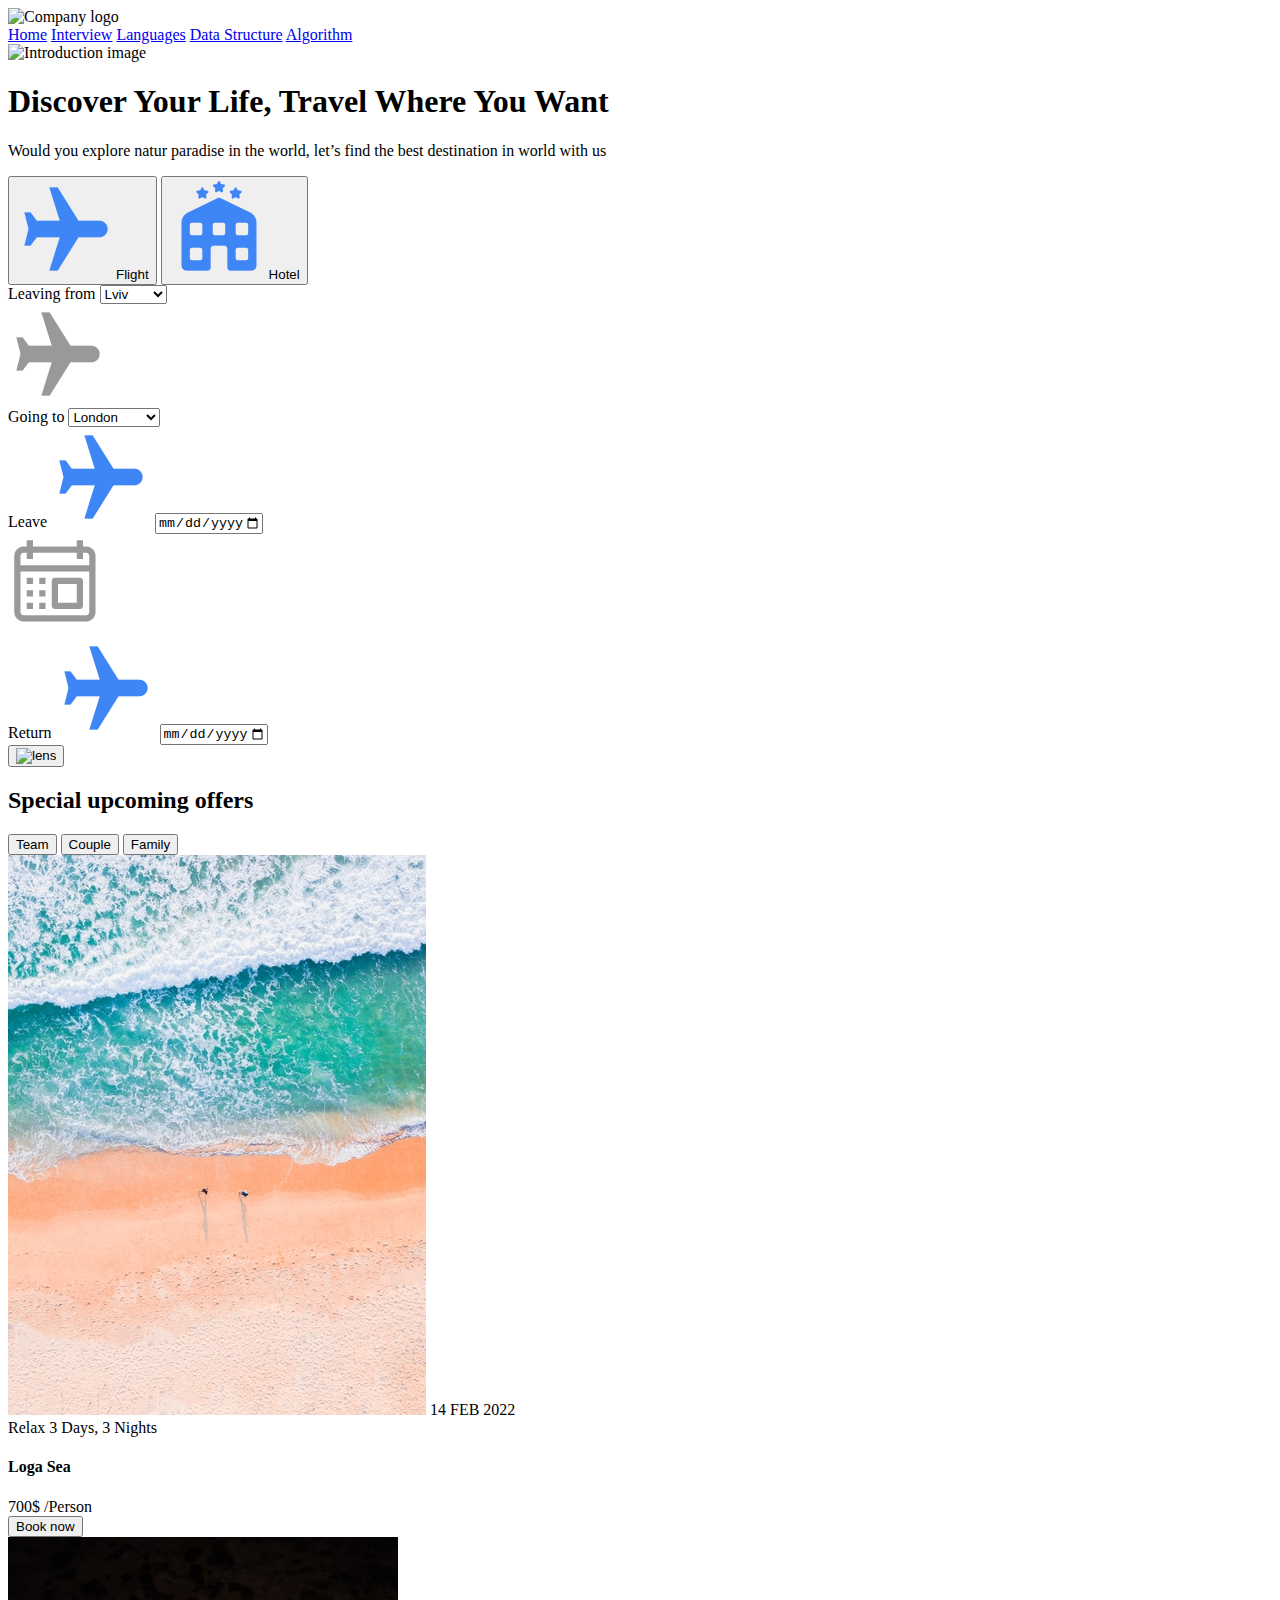
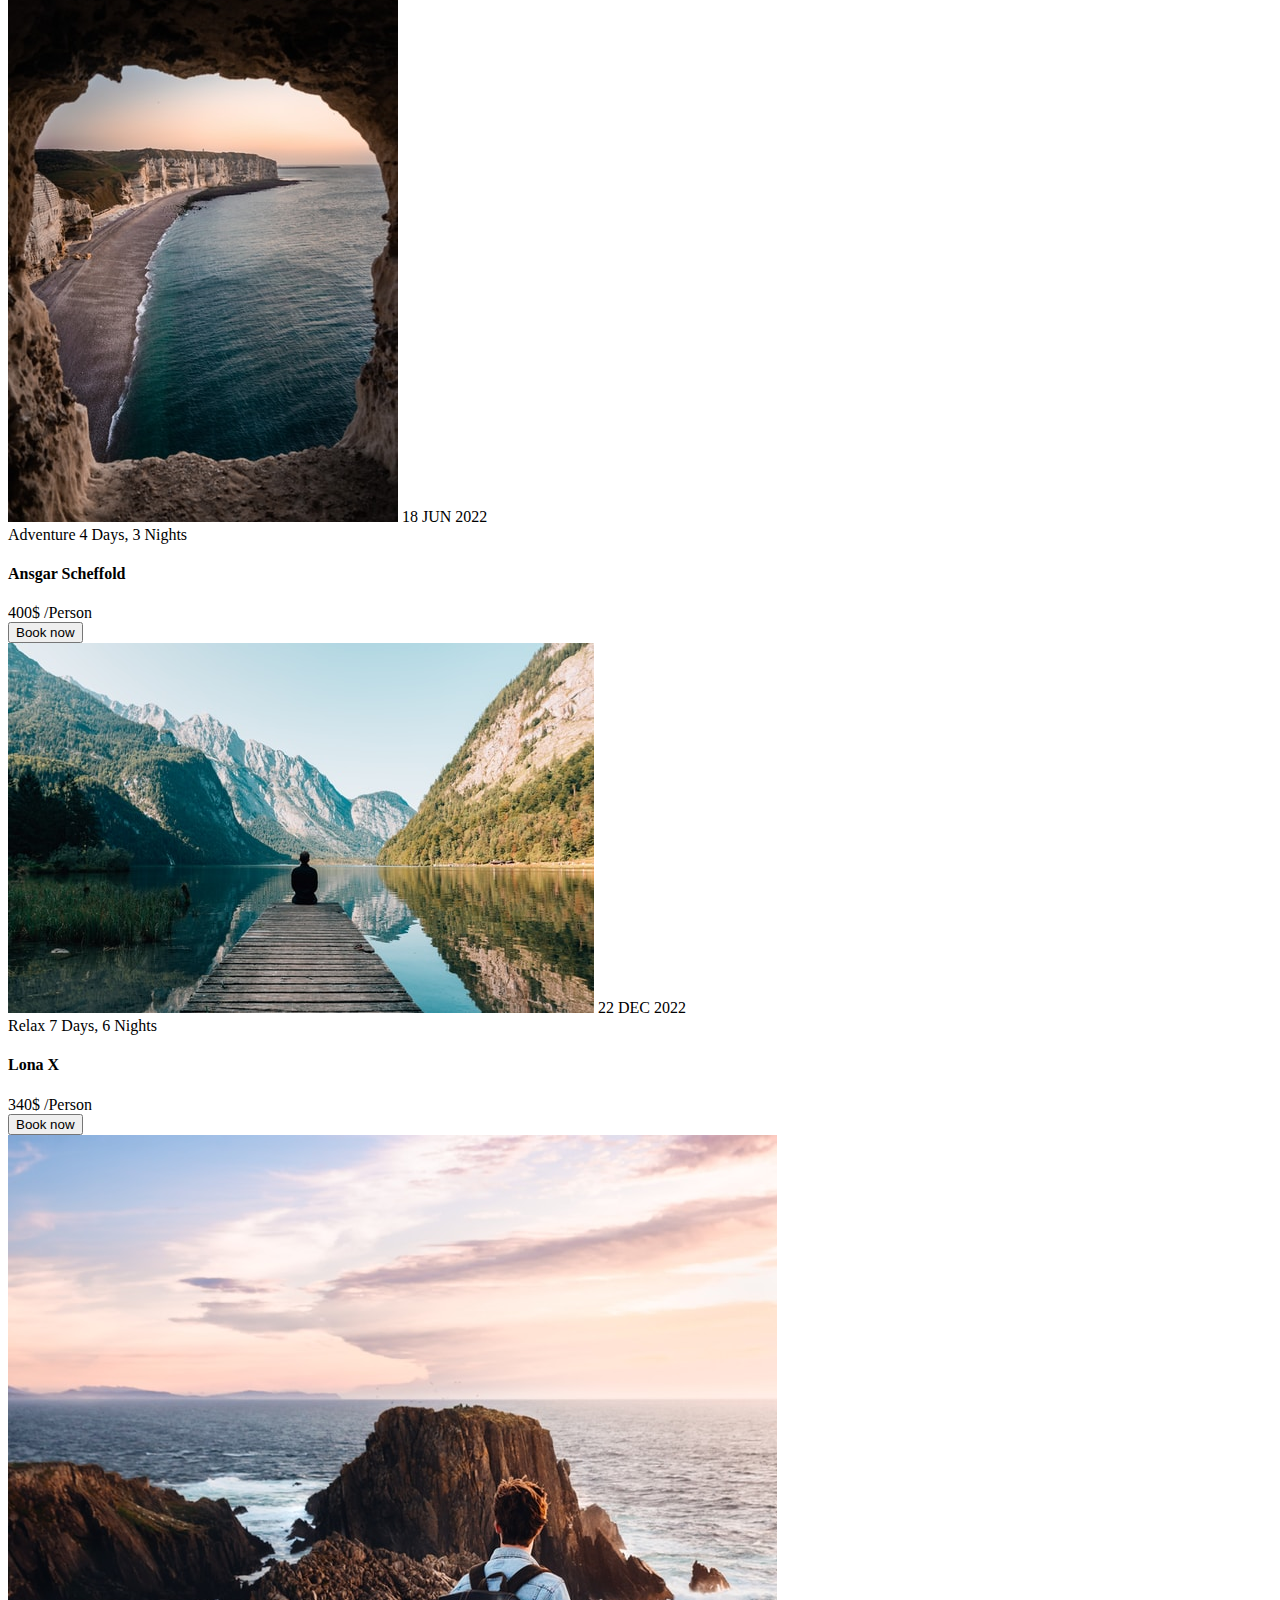
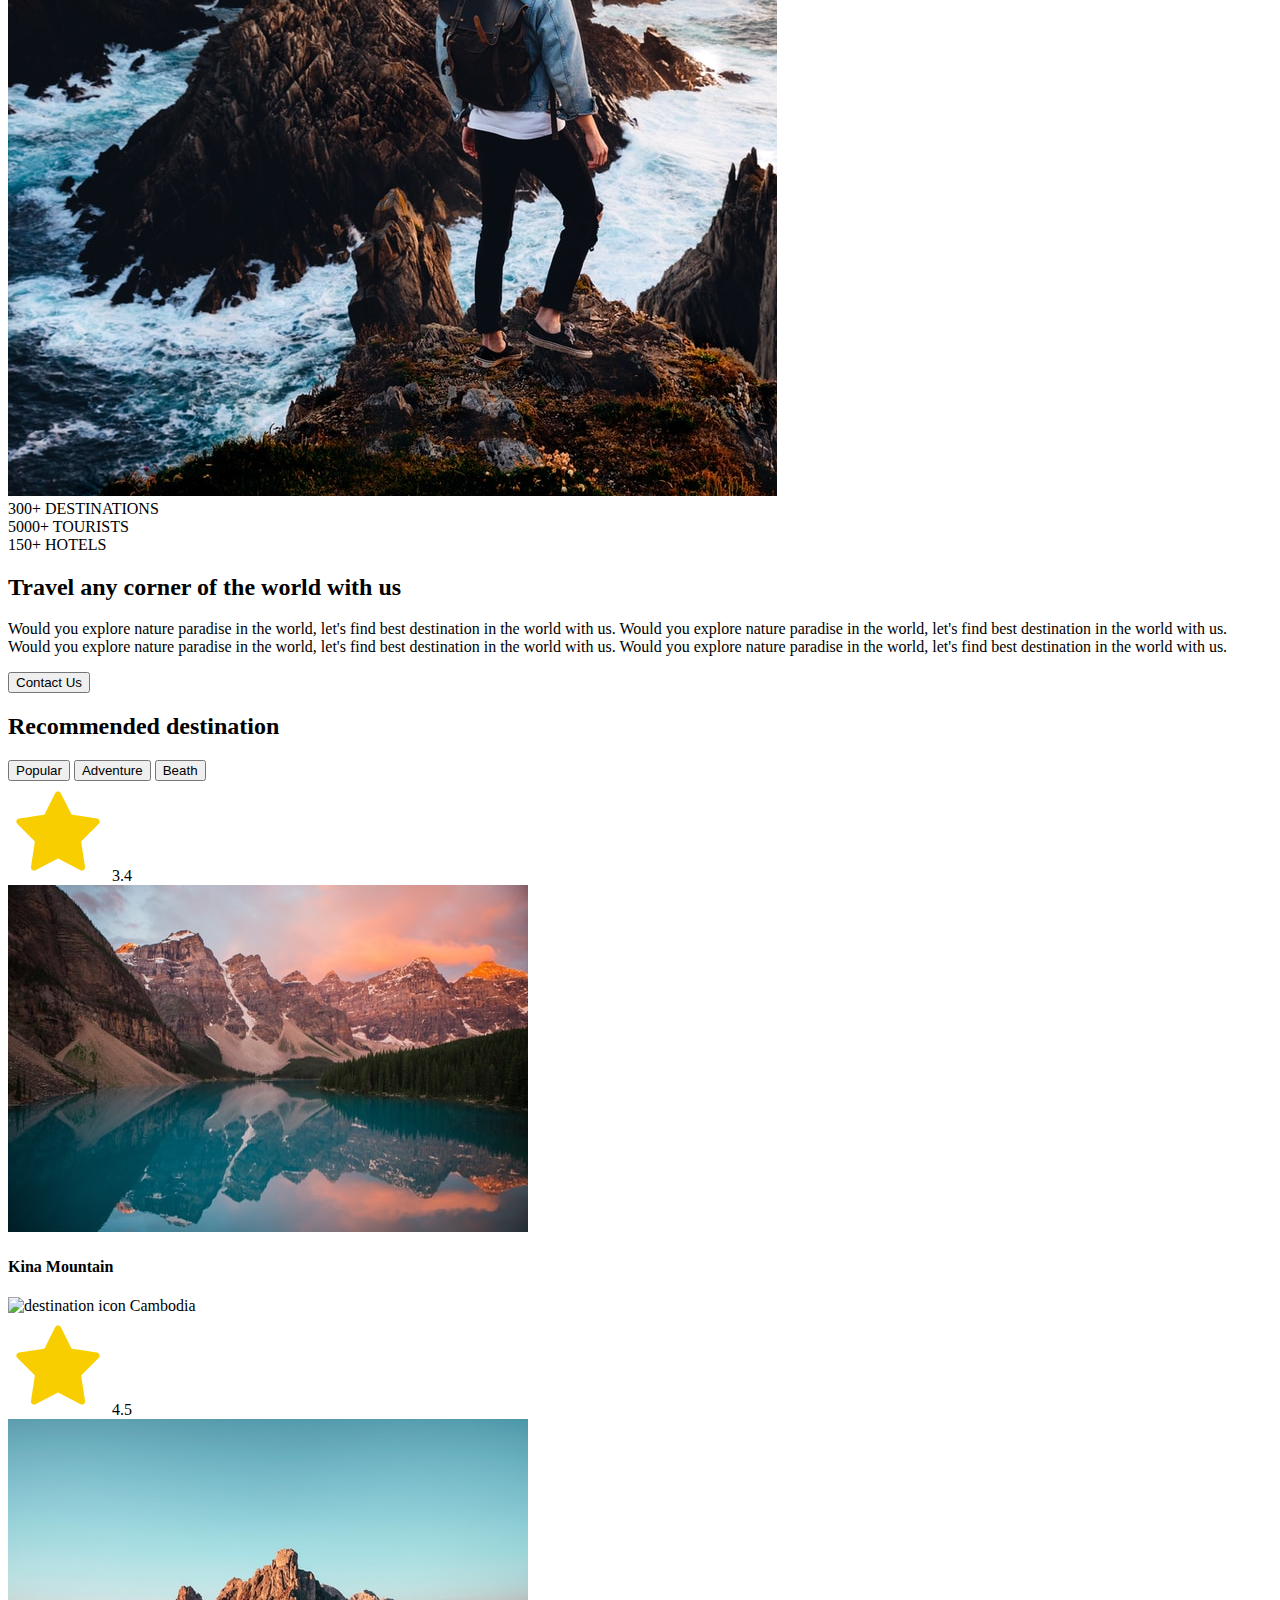
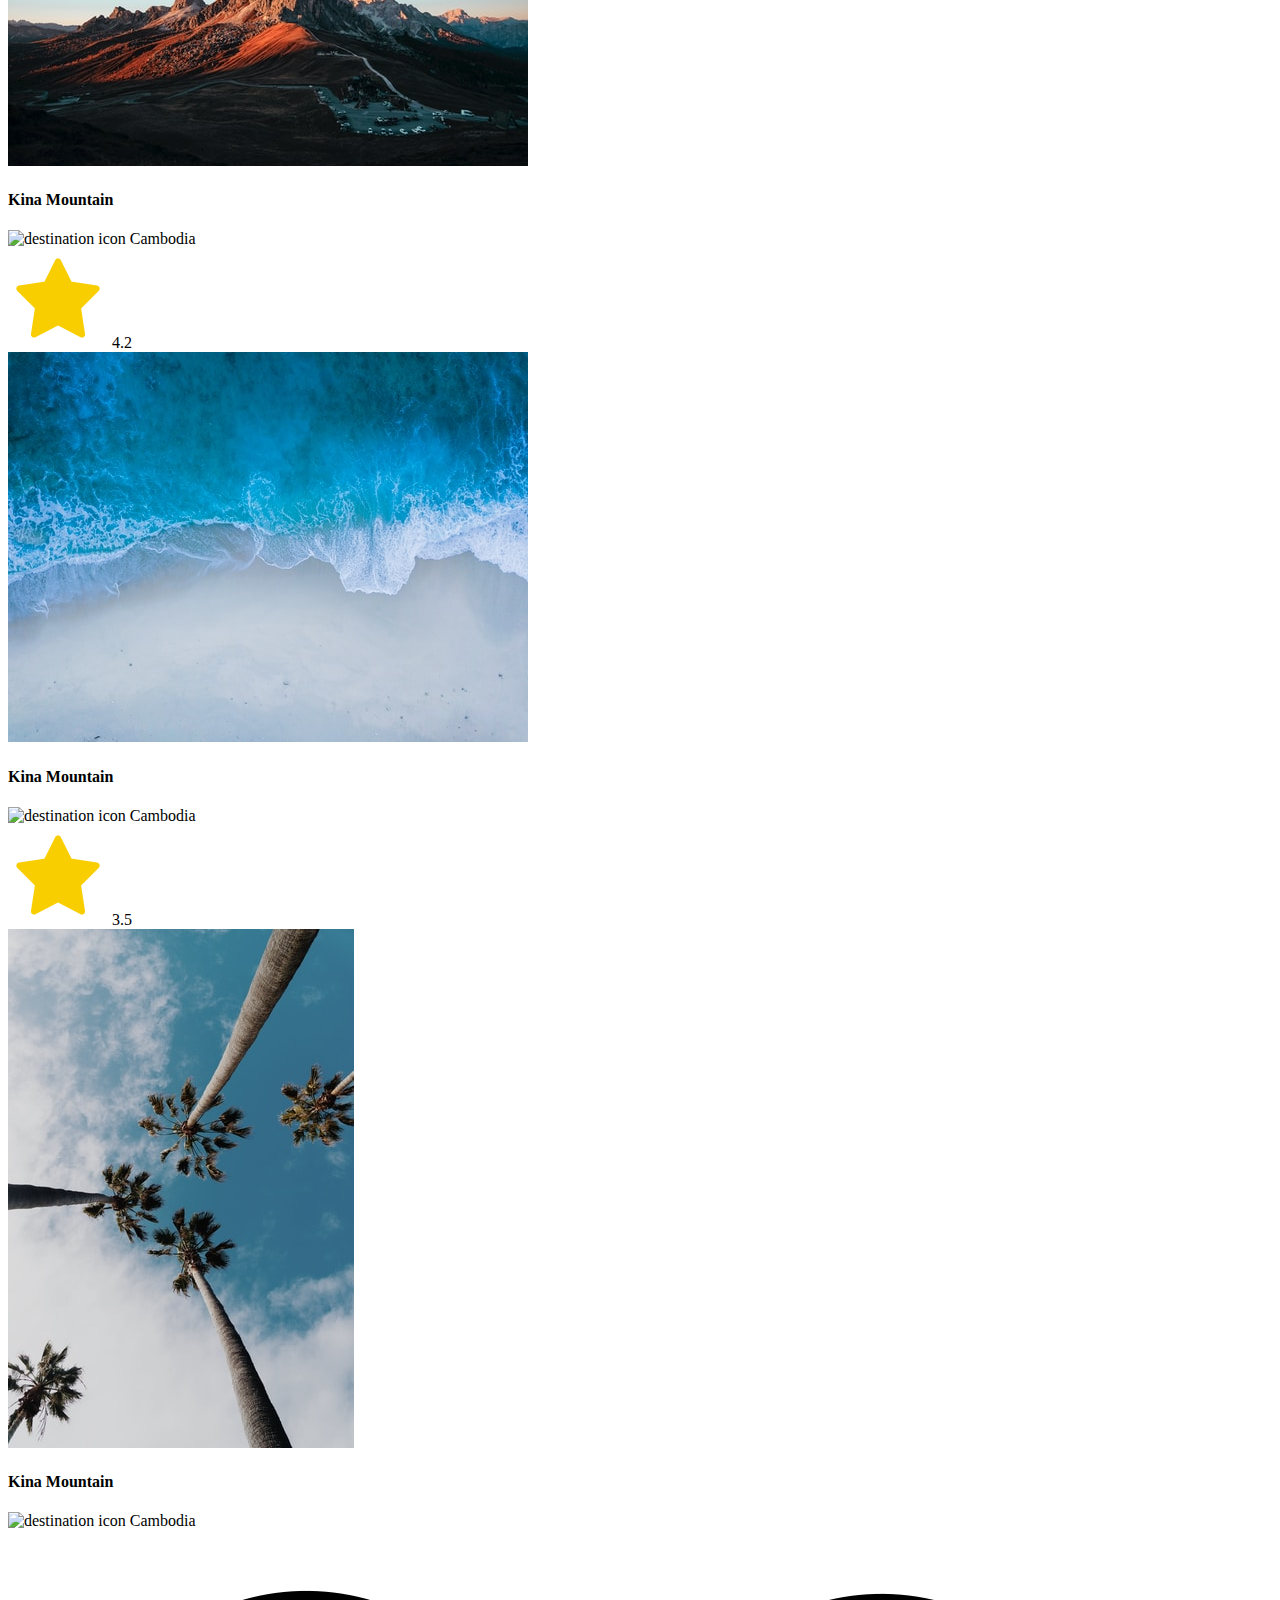
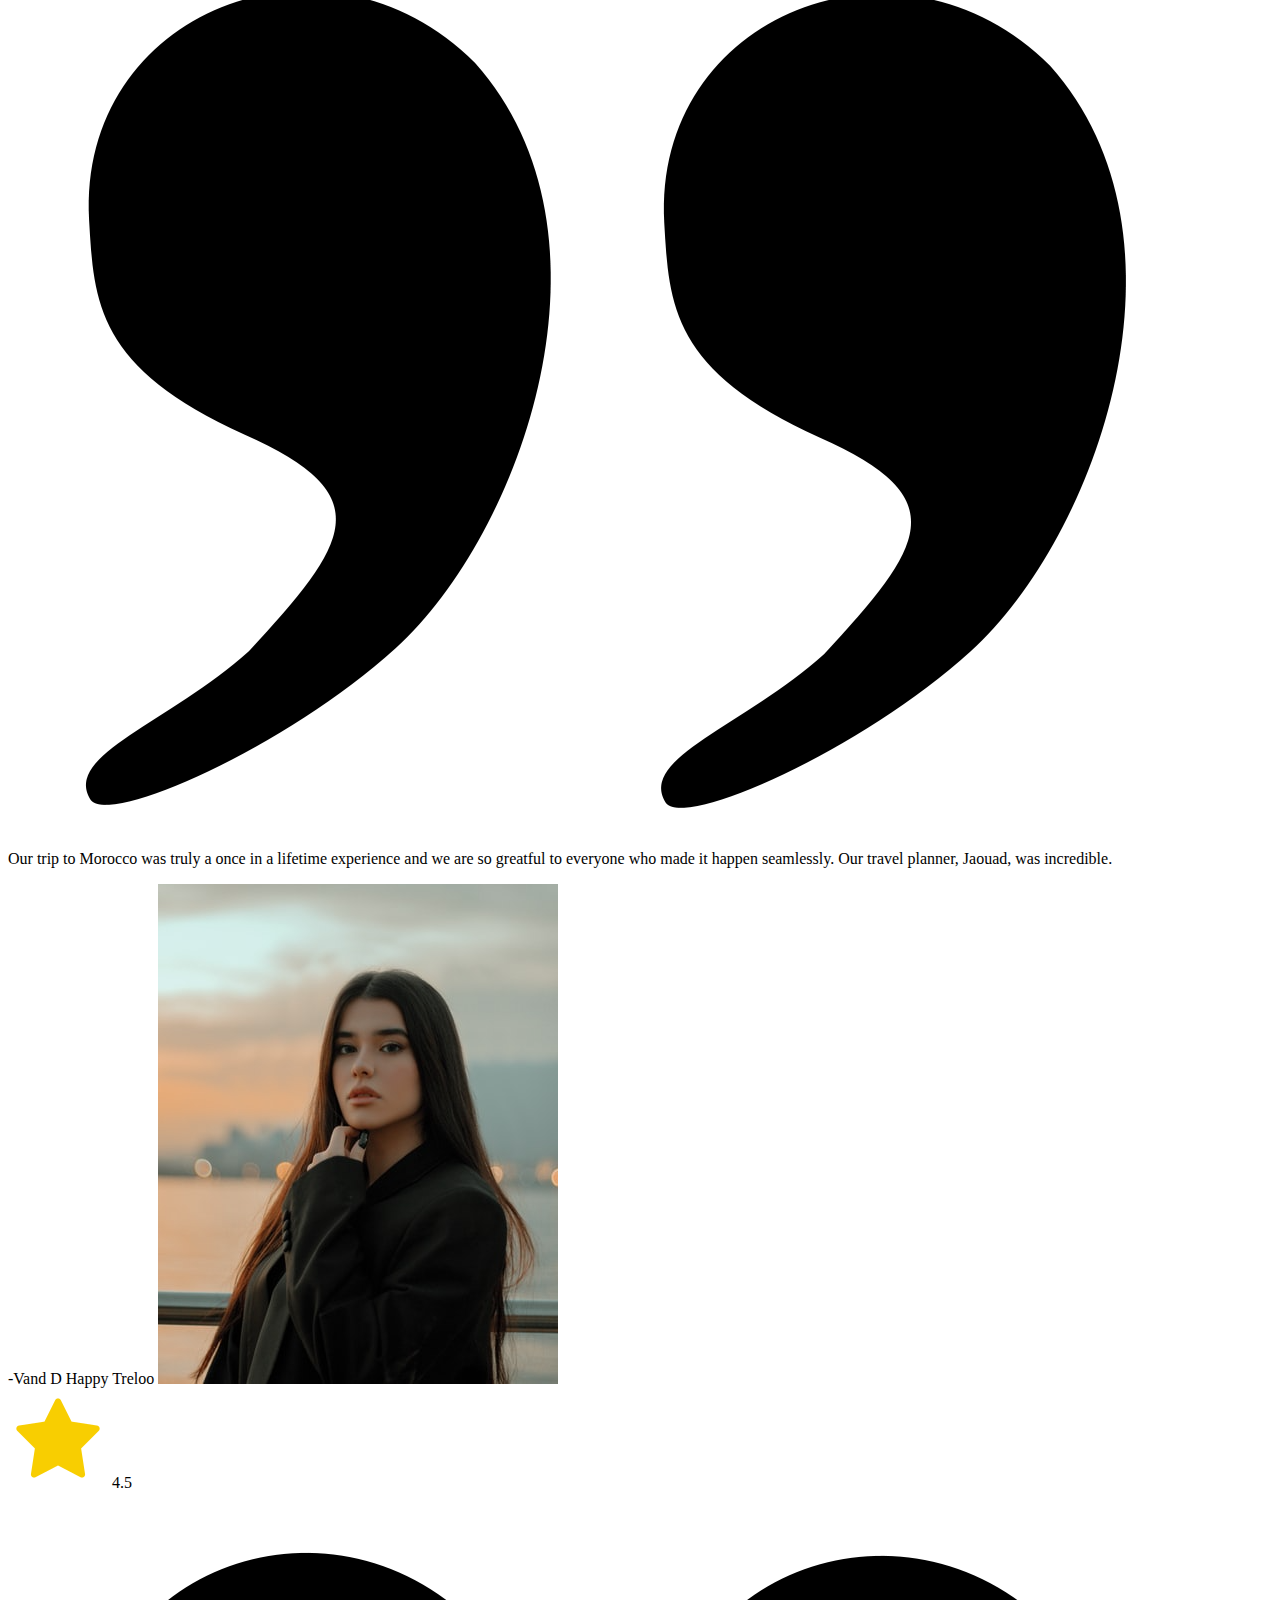
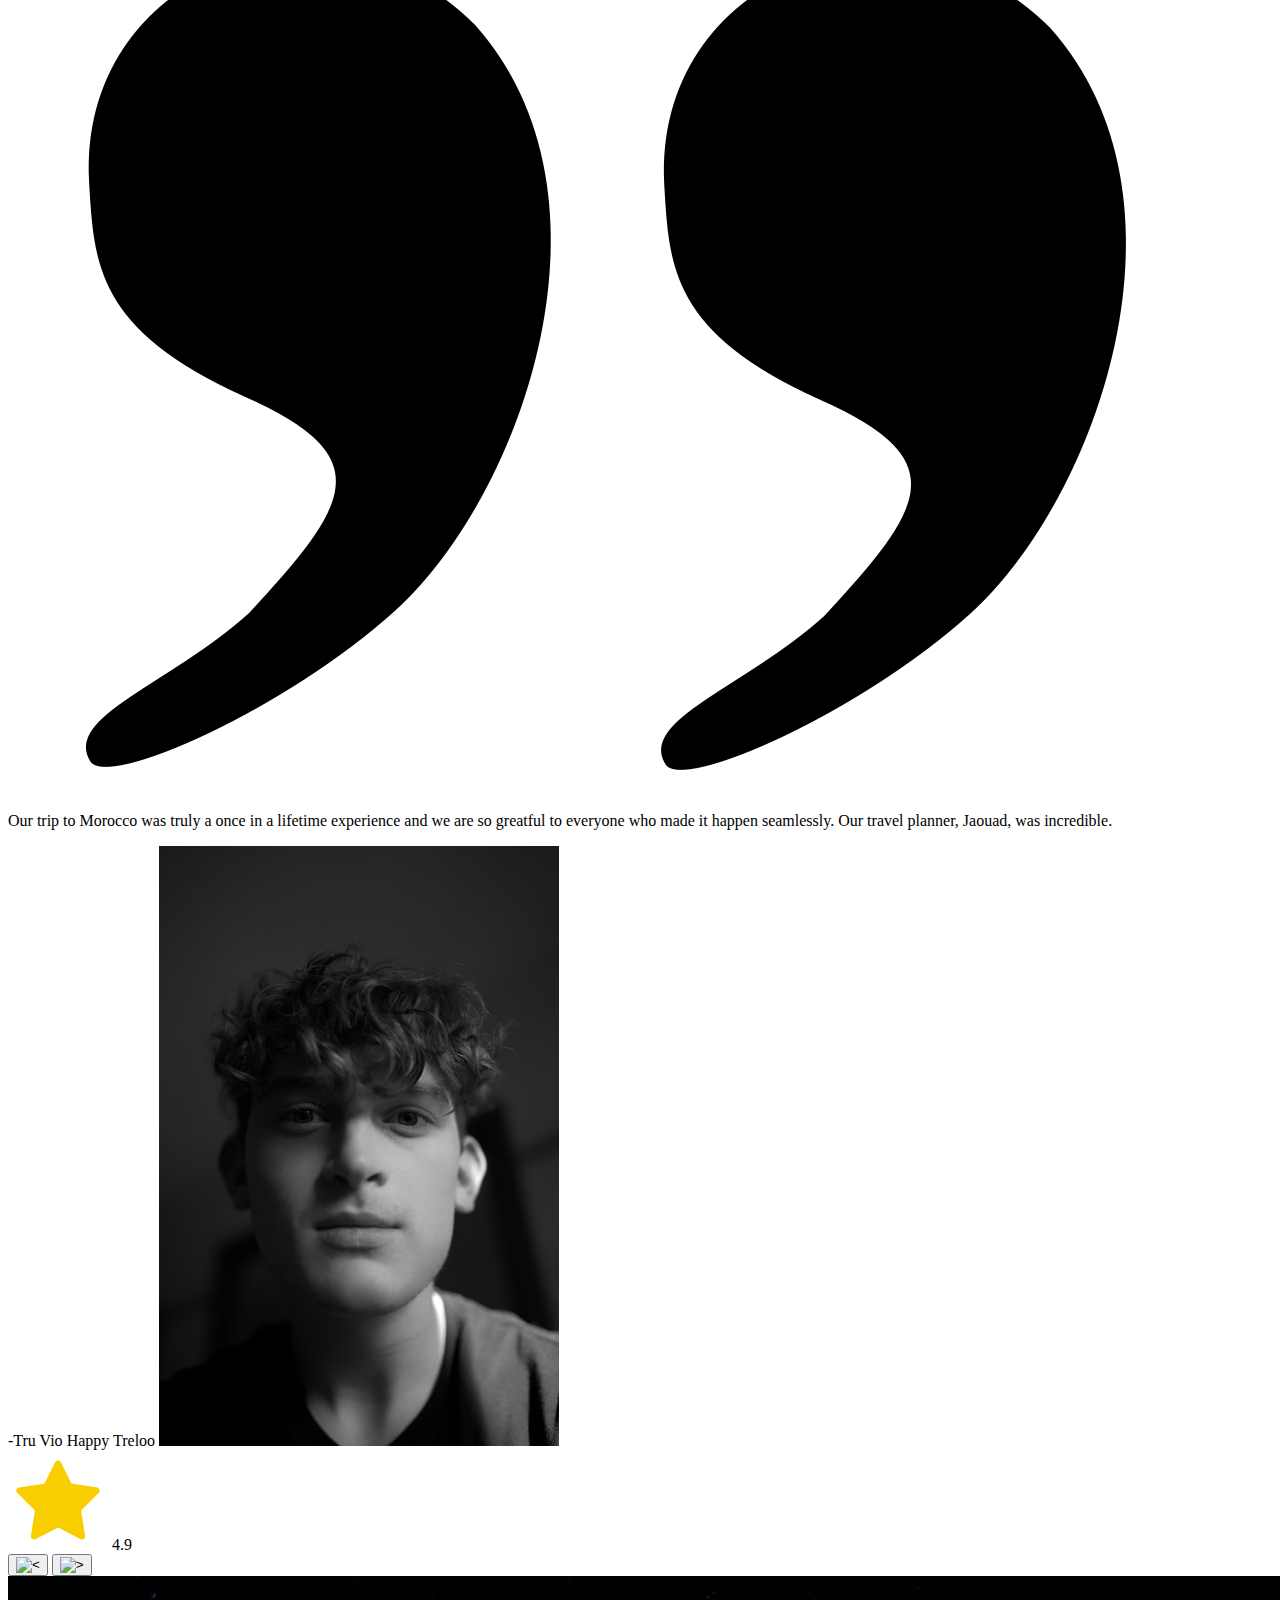
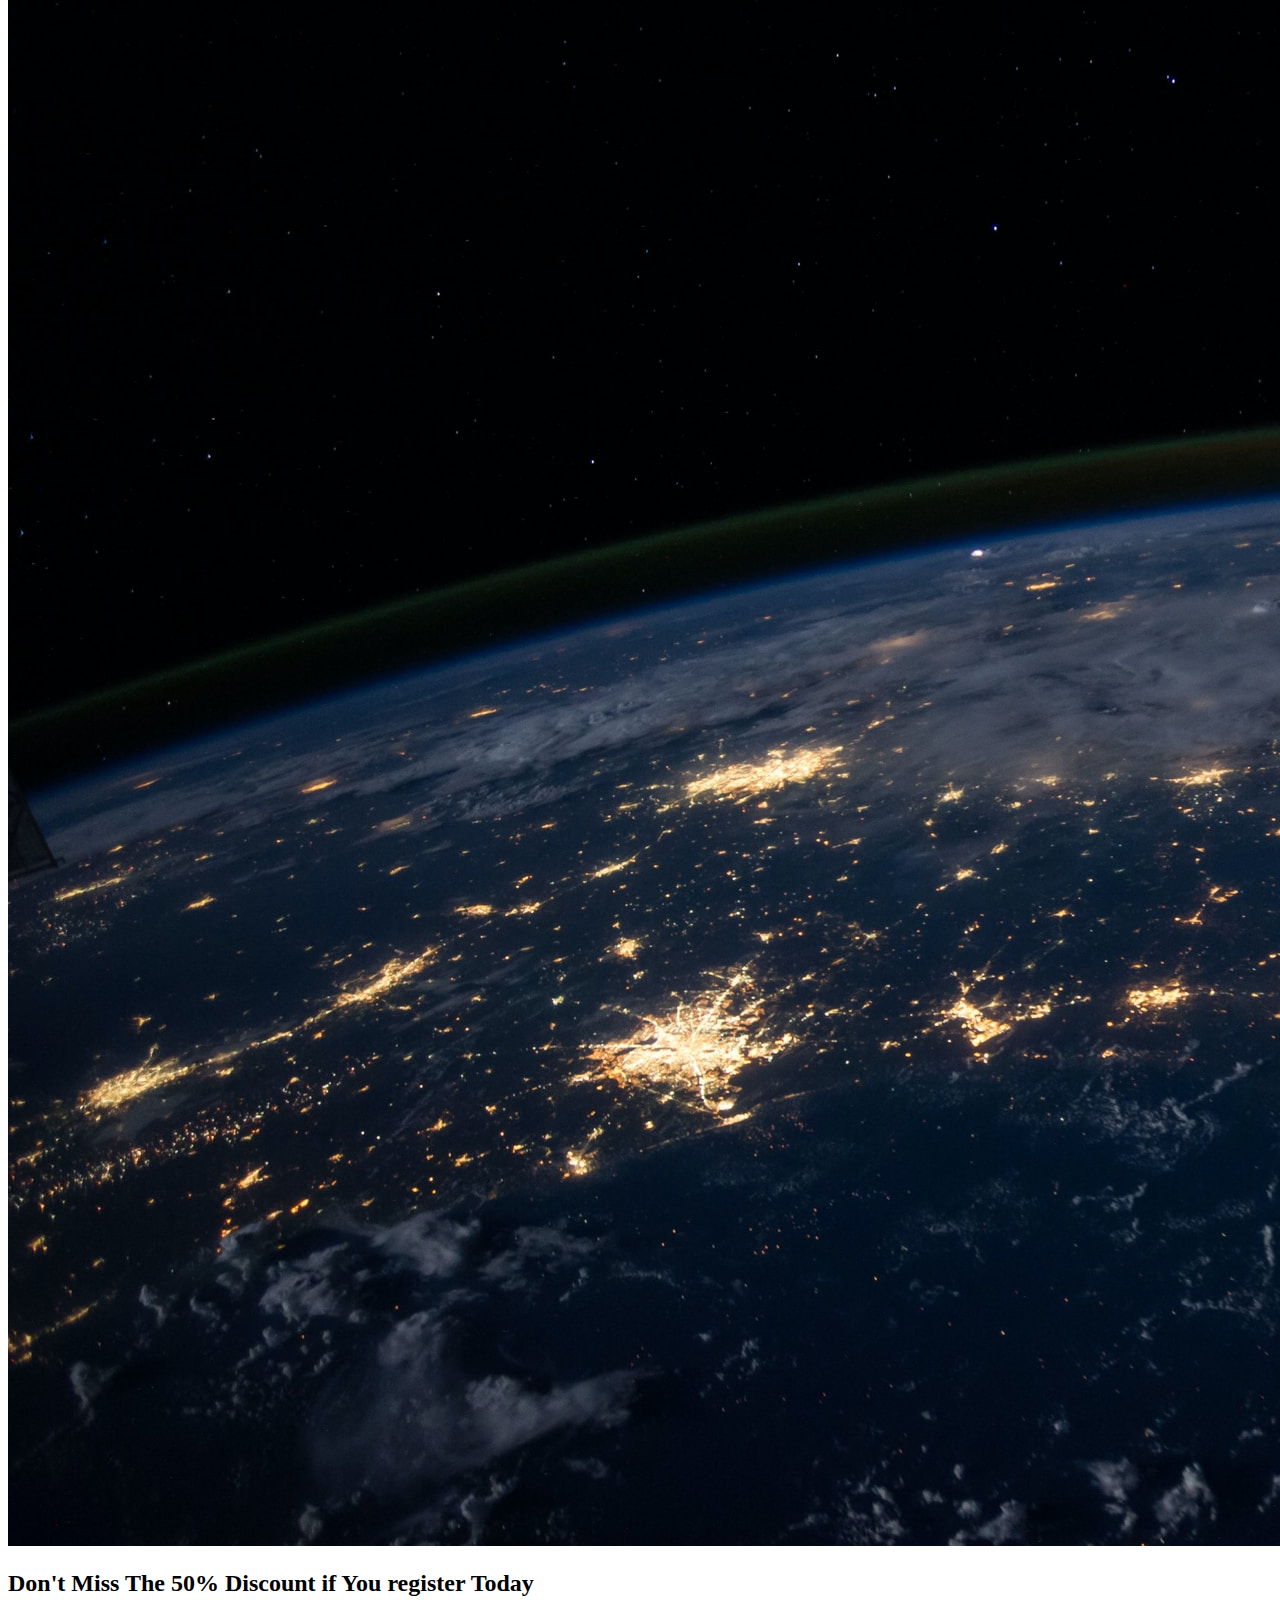
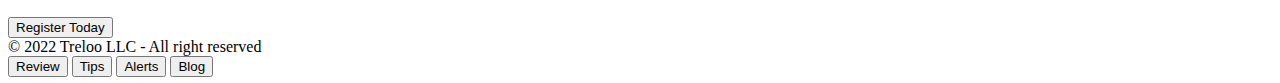
==== index.html @ fa953284 "Added images" ====
<!DOCTYPE html>
<html lang="en">
  <head>
    <meta charset="UTF-8">
    <meta name="viewport" content="width=device-width, initial-scale=1.0">
    <meta http-equiv="X-UA-Compatible" content="ie=edge">
    <title>Website</title>
    <link rel="stylesheet" href="./style.css">
  </head>
  <body>
    <header class="site-top-header">
      <div class="logo-div">
        <img src="logo.jpg" alt="Company logo" class="logo">
      </div>
    <div class="navbar-div">
      <nav class="navigation-bar">
        <a href="#">Home</a>
        <a href="#">Interview</a>
        <a href="#">Languages</a>
        <a href="#">Data Structure</a>
        <a href="#">Algorithm</a>
      </nav>
    </div>
    </header>
    <main>
      <section class="intro-section">
        <img src="intro-image.png" alt="Introduction image" class="intro-image">
        <h1>Discover Your Life, Travel Where You Want</h1>
        <p>Would you explore natur paradise in the world, let’s find the best destination in world with us</p>
      </section>
      <section class="tickets-section">
        <nav class="tickets-options">
          <div class="tickets-options-div">
            <button class="tickets-options-buttons"><img src="plane1.png" alt="plane">Flight</button>
            <button class="tickets-options-buttons"><img src="hotel.png" alt="hotel">Hotel</button>
          </div>
        </nav>
        <div class="tickets-menu">
          <div class="destinations-input-div">
            <div class="leaving-place-div">
              <span>Leaving from</span>
              <select name="Leave from" id="1">
                <option value="Lviv">Lviv</option>
                <option value="Kyiv">Kyiv</option>
                <option value="Kharkiv">Kharkiv</option>
              </select>
            </div>
            <img src="plane2.png" alt="plane">
            <div class="destination-place-div">
              <span>Going to</span>
              <select name="Going to" id="2">
                <option value="London">London</option>
                <option value="Paris">Paris</option>
                <option value="Washington">Washington</option>
              </select>
            </div>
          </div>
          <div class="date-input-div">
            <div class="leaving-date-div">
              <span>Leave <img src="plane3.png" alt="plane"></span>
              <input type="date" id="leave date" min="2023-06-01" max="2033-08-31"/>
            </div>
            <img src="calendar.png" alt="calendar">
            <div class="arrival-date-div">
              <span>Return <img src="plane3.png" alt="plane"></span>
              <input type="date" id="return date" min="2023-06-01" max="2033-08-31"/>
            </div>
          </div>
          <div class="tickets-search-div">
            <button><img src="lens.jpg" alt="lens"></button>
          </div>
        </div>
      </section>
      <section class="offers-section">
        <h2>Special upcoming offers</h2>
        <div class="switch-tab-bar">
          <div class="switch-tab">
            <button type="button">Team</button>
            <button type="button">Couple</button>
            <button type="button">Family</button>
          </div>
        </div>
        <div class="offers-tab-bar">
          <div class="offers-tab">

            <article class="offer">
              <div class="offer-intro">
                <img src="offer1.jpg" alt="Offer image" class="offer-image">
                <time class="offer-date">14 FEB 2022</time>
              </div>
              <div class="offer-caption">
                <div class="offer-type-and-length">
                  <span class="offer-type">Relax</span>
                  <span class="offer-length">3 Days, 3 Nights</span>
                </div>

                <div class="offer-info">
                  <h4>Loga Sea</h4>
                  <div class="price-and-button-bar">
                    <div class="price-div">
                      <span>700$</span>
                      <span>/Person</span>
                    </div>
                    <button type="button">Book now</button>
                  </div>
                </div>
              </div>
            </article>

            <article class="offer">
              <div class="offer-intro">
                <img src="offer2.jpg" alt="Offer image" class="offer-image">
                <time class="offer-date">18 JUN 2022</time>
              </div>
              <div class="offer-caption">
                <div class="offer-type-and-length">
                  <span class="offer-type">Adventure</span>
                  <span class="offer-length">4 Days, 3 Nights</span>
                </div>

                <div class="offer-info">
                  <h4>Ansgar Scheffold</h4>
                  <div class="price-and-button-bar">
                    <div class="price-div">
                      <span>400$</span>
                      <span>/Person</span>
                    </div>
                    <button type="button">Book now</button>
                  </div>
                </div>
              </div>
            </article>

            <article class="offer">
              <div class="offer-intro">
                <img src="offer3.jpg" alt="Offer image" class="offer-image">
                <time class="offer-date">22 DEC 2022</time>
              </div>
              <div class="offer-caption">
                <div class="offer-type-and-length">
                  <span class="offer-type">Relax</span>
                  <span class="offer-length">7 Days, 6 Nights</span>
                </div>

                <div class="offer-info">
                  <h4>Lona X</h4>
                  <div class="price-and-button-bar">
                    <div class="price-div">
                      <span>340$</span>
                      <span>/Person</span>
                    </div>
                    <button type="button">Book now</button>
                  </div>
                </div>
              </div>
            </article>

          </div>
        </div>
    </section>
      <section class="contact-us-section">
      <div class="side-image-tab">
        <img src="side-image.jpg" alt="Side image">
        <div class="destinations-count">
          <span class="side-image-big-text">300+</span>
          <span class="side-image-small-text">DESTINATIONS</span>
        </div>
        <div class="tourists-count">
          <span class="side-image-big-text">5000+</span>
          <span class="side-image-small-text">TOURISTS</span>
        </div>
        <div class="hotels-count">
          <span class="side-image-big-text">150+</span>
          <span class="side-image-small-text">HOTELS</span>
        </div>
      </div>
      <div class="side-text-tab">
        <h2>Travel any corner of the world with us</h2>
        <p>Would you explore nature paradise in the world, let's find best destination in the world with us.
        Would you explore nature paradise in the world, let's find best destination in the world with us.
        Would you explore nature paradise in the world, let's find best destination in the world with us.

        Would you explore nature paradise in the world, let's find best destination in the world with us.</p>
        <button class="contact">Contact Us</button>
      </div>
    </section>
      <section class="recommended-destination-section">
        <h2>Recommended destination</h2>
        <div class="destination-tabs-options-div">
          <button class="tab-button">Popular</button>
          <button class="tab-button">Adventure</button>
          <button class="tab-button">Beath</button>
        </div>
        <div class="destinations-images-tab">
          <article>
            <div class="destination-rating-div">
              <img src="star.png" alt="Star">
              <span class="rating-mark">3.4</span>
            </div>
            <img src="destination1.jpg" alt="Destination 1 image">
            <h4>Kina Mountain</h4>
            <footer class="destination-article-footer">
              <img src="destination-icon.jpg" alt="destination icon">
              <span class="destination-country">Cambodia</span>
            </footer>
          </article>
          <article>
            <div class="destination-rating-div">
              <img src="star.png" alt="Star">
              <span class="rating-mark">4.5</span>
            </div>
            <img src="destination2.jpg" alt="Destination 2 image">
            <h4>Kina Mountain</h4>
            <footer class="destination-article-footer">
              <img src="destination-icon.jpg" alt="destination icon">
              <span class="destination-country">Cambodia</span>
            </footer>
          </article>
          <article>
            <div class="destination-rating-div">
              <img src="star.png" alt="Star">
              <span class="rating-mark">4.2</span>
            </div>
            <img src="destination3.jpg" alt="Destination 3 image">
            <h4>Kina Mountain</h4>
            <footer class="destination-article-footer">
              <img src="destination-icon.jpg" alt="destination icon">
              <span class="destination-country">Cambodia</span>
            </footer>
          </article>
          <article>
            <div class="destination-rating-div">
              <img src="star.png" alt="Star">
              <span class="rating-mark">3.5</span>
            </div>
            <img src="destination4.jpg" alt="Destination 4 image">
            <h4>Kina Mountain</h4>
            <footer class="destination-article-footer">
              <img src="destination-icon.jpg" alt="destination icon">
              <span class="destination-country">Cambodia</span>
            </footer>
          </article>
        </div>
      </section>
      <section class="review-section">
        <div class="reviews-tab">
          <article class="review-article">
            <img src="quotes.png" alt="quotes">
            <p class="review-text">Our trip to Morocco was truly a once in a lifetime experience and we are so greatful to everyone who made it happen seamlessly. Our travel planner, Jaouad, was incredible.</p>
            <span class="review-author-name">-Vand D</span>
            <span class="service-provider">Happy Treloo</span>
            <img src="author1.png" alt="Author image">
            <div class="review-rating-tab">
              <img src="star.png" alt="Star">
              <span class="review-rating-mark">4.5</span>
            </div>
          </article>
          <article class="review-article">
            <img src="quotes.png" alt="quotes">
            <p class="review-text">Our trip to Morocco was truly a once in a lifetime experience and we are so greatful to everyone who made it happen seamlessly. Our travel planner, Jaouad, was incredible.</p>
            <span class="review-author-name">-Tru Vio</span>
            <span class="service-provider">Happy Treloo</span>
            <img src="author2.png" alt="Author image">
            <div class="review-rating-tab">
              <img src="star.png" alt="Star">
              <span class="review-rating-mark">4.9</span>
            </div>
          </article>
        </div>
        <div class="reviews-buttons-tab">
          <button class="review-button"><img src="left-arrow.jpg" alt="<"></button>
          <button class="review-button"><img src="right-arrow.jpg" alt=">"></button>
        </div>
      </section>
      <section class="register-section">
        <img src="global.jpg" alt="Abstract image">
        <h2>Don't Miss The 50% Discount if You register Today</h2>
        <button class="register-button">Register Today</button>
      </section>
    </main>
    <footer>
      <span>© 2022 Treloo LLC - All right reserved</span>
      <nav>
        <button class="footer-navbar-button">Review</button>
        <button class="footer-navbar-button">Tips</button>
        <button class="footer-navbar-button">Alerts</button>
        <button class="footer-navbar-button">Blog</button>
      </nav>
    </footer>
	<script src="index.js"></script>
  </body>
</html>
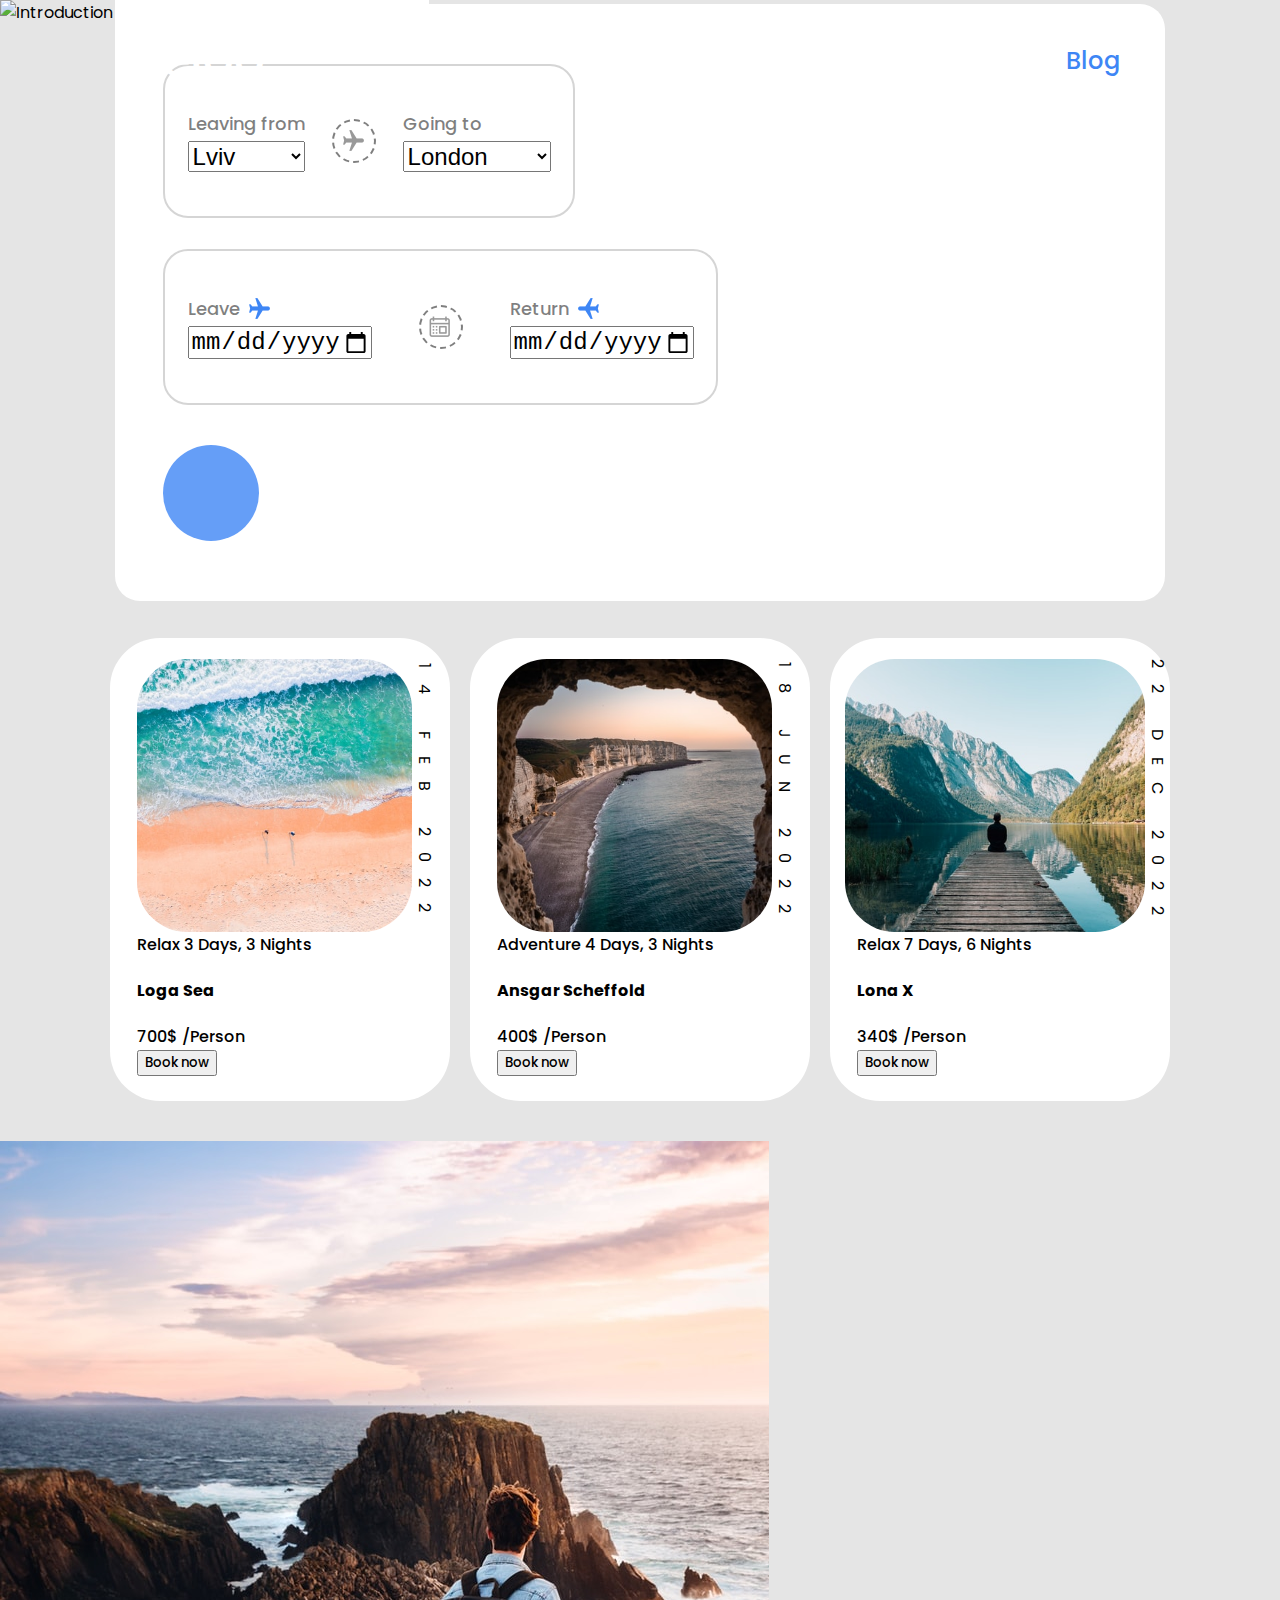
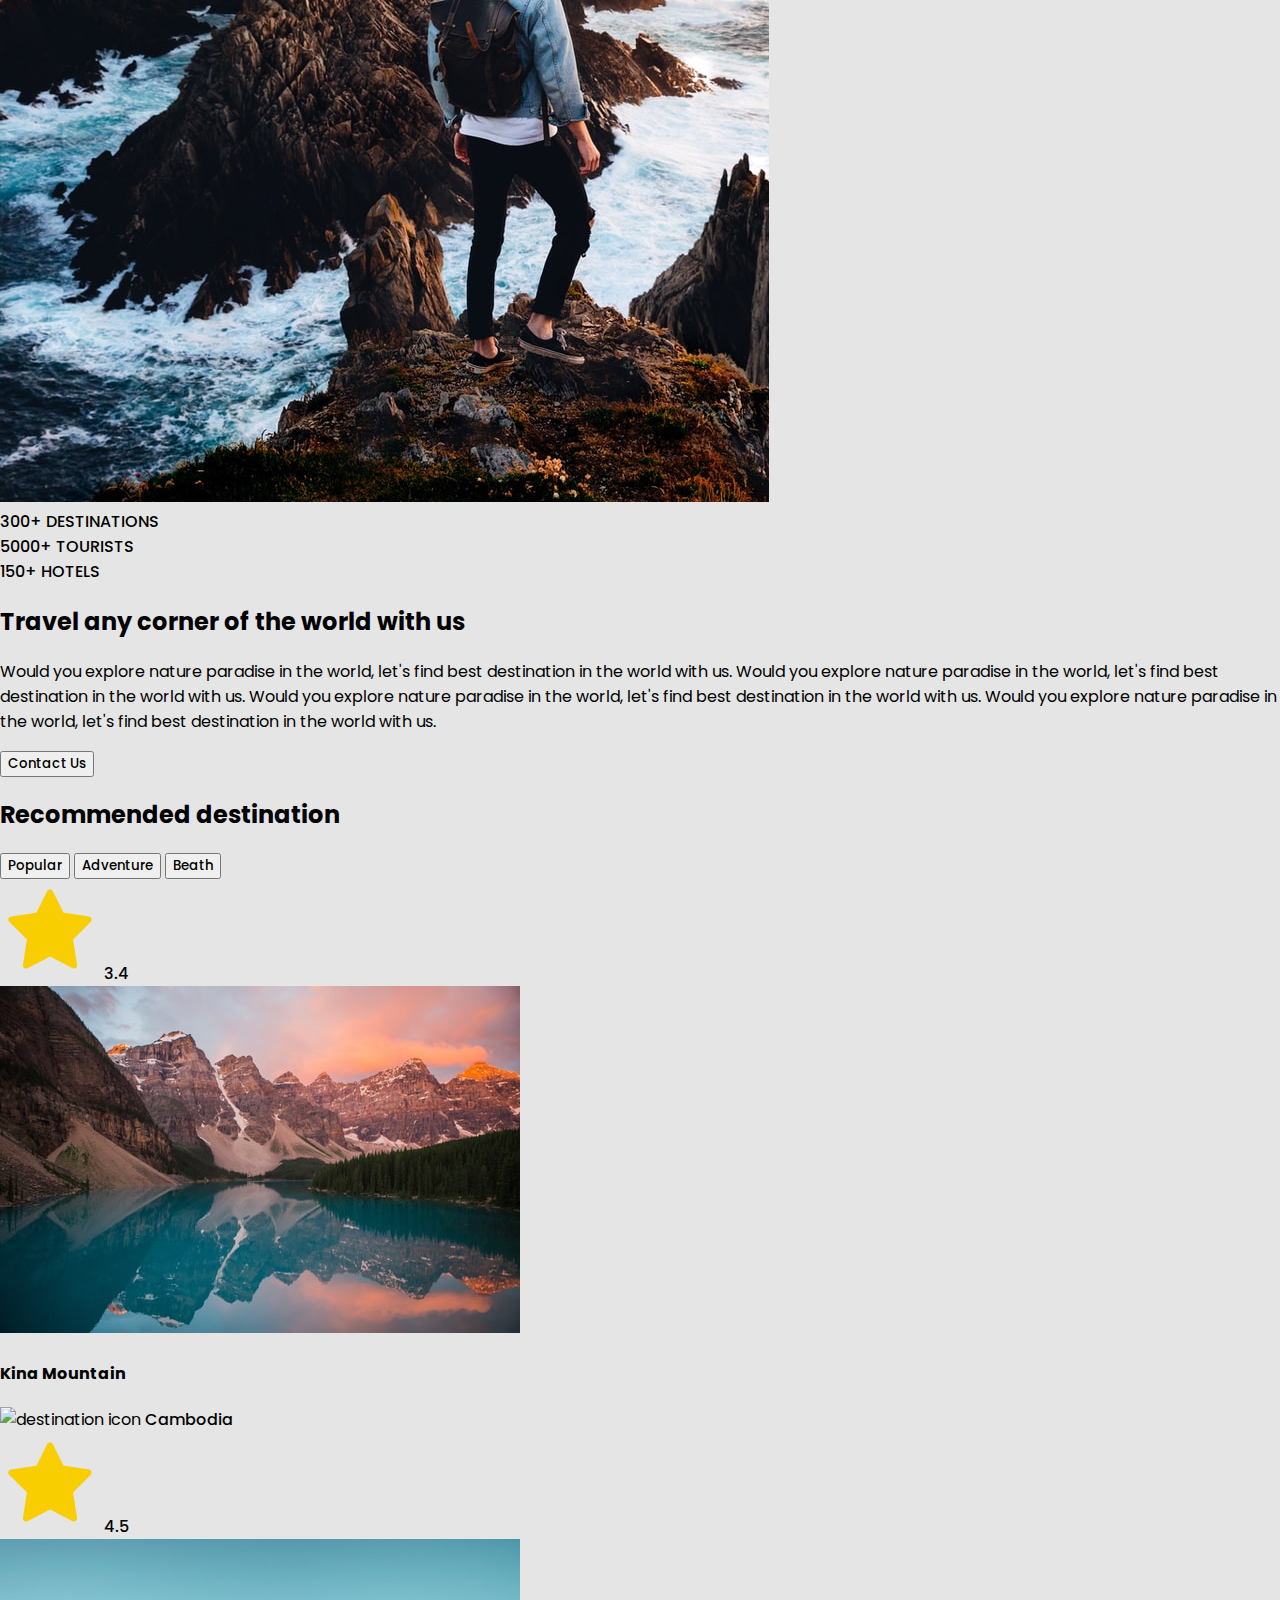
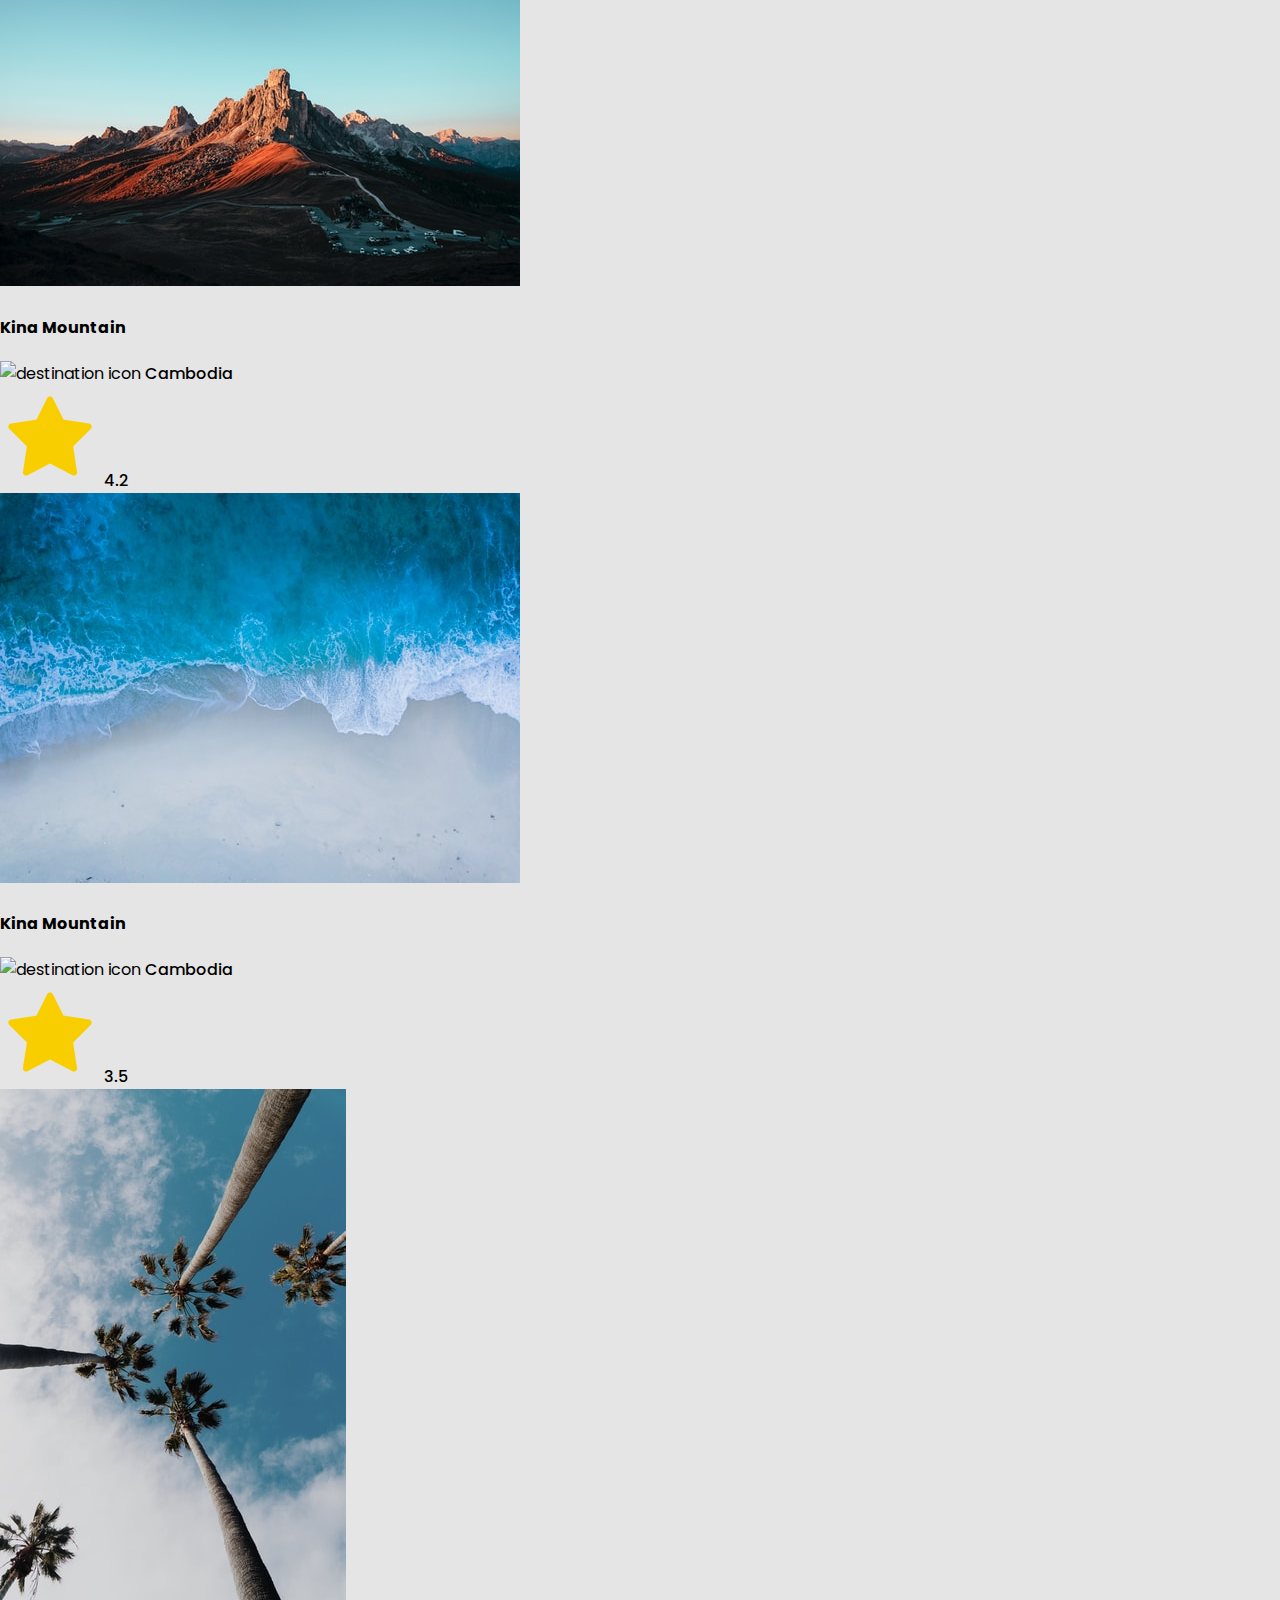
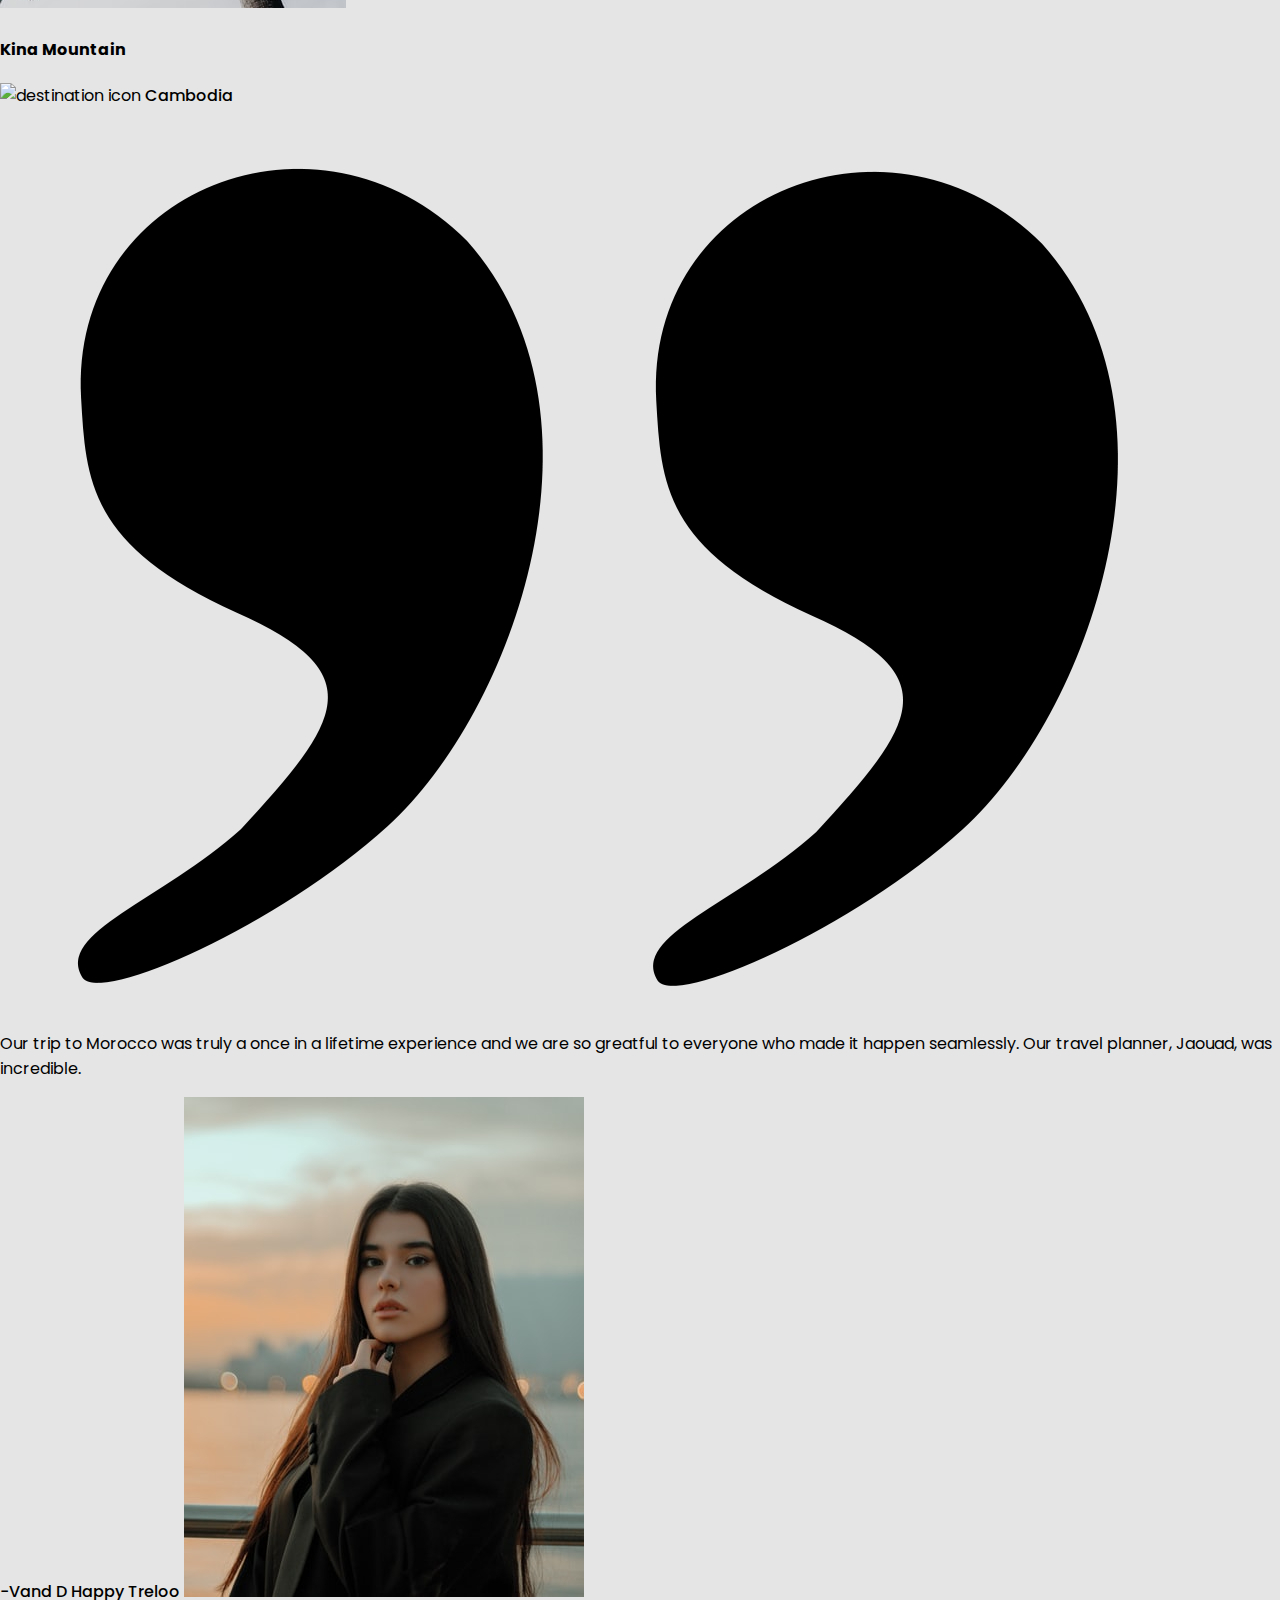
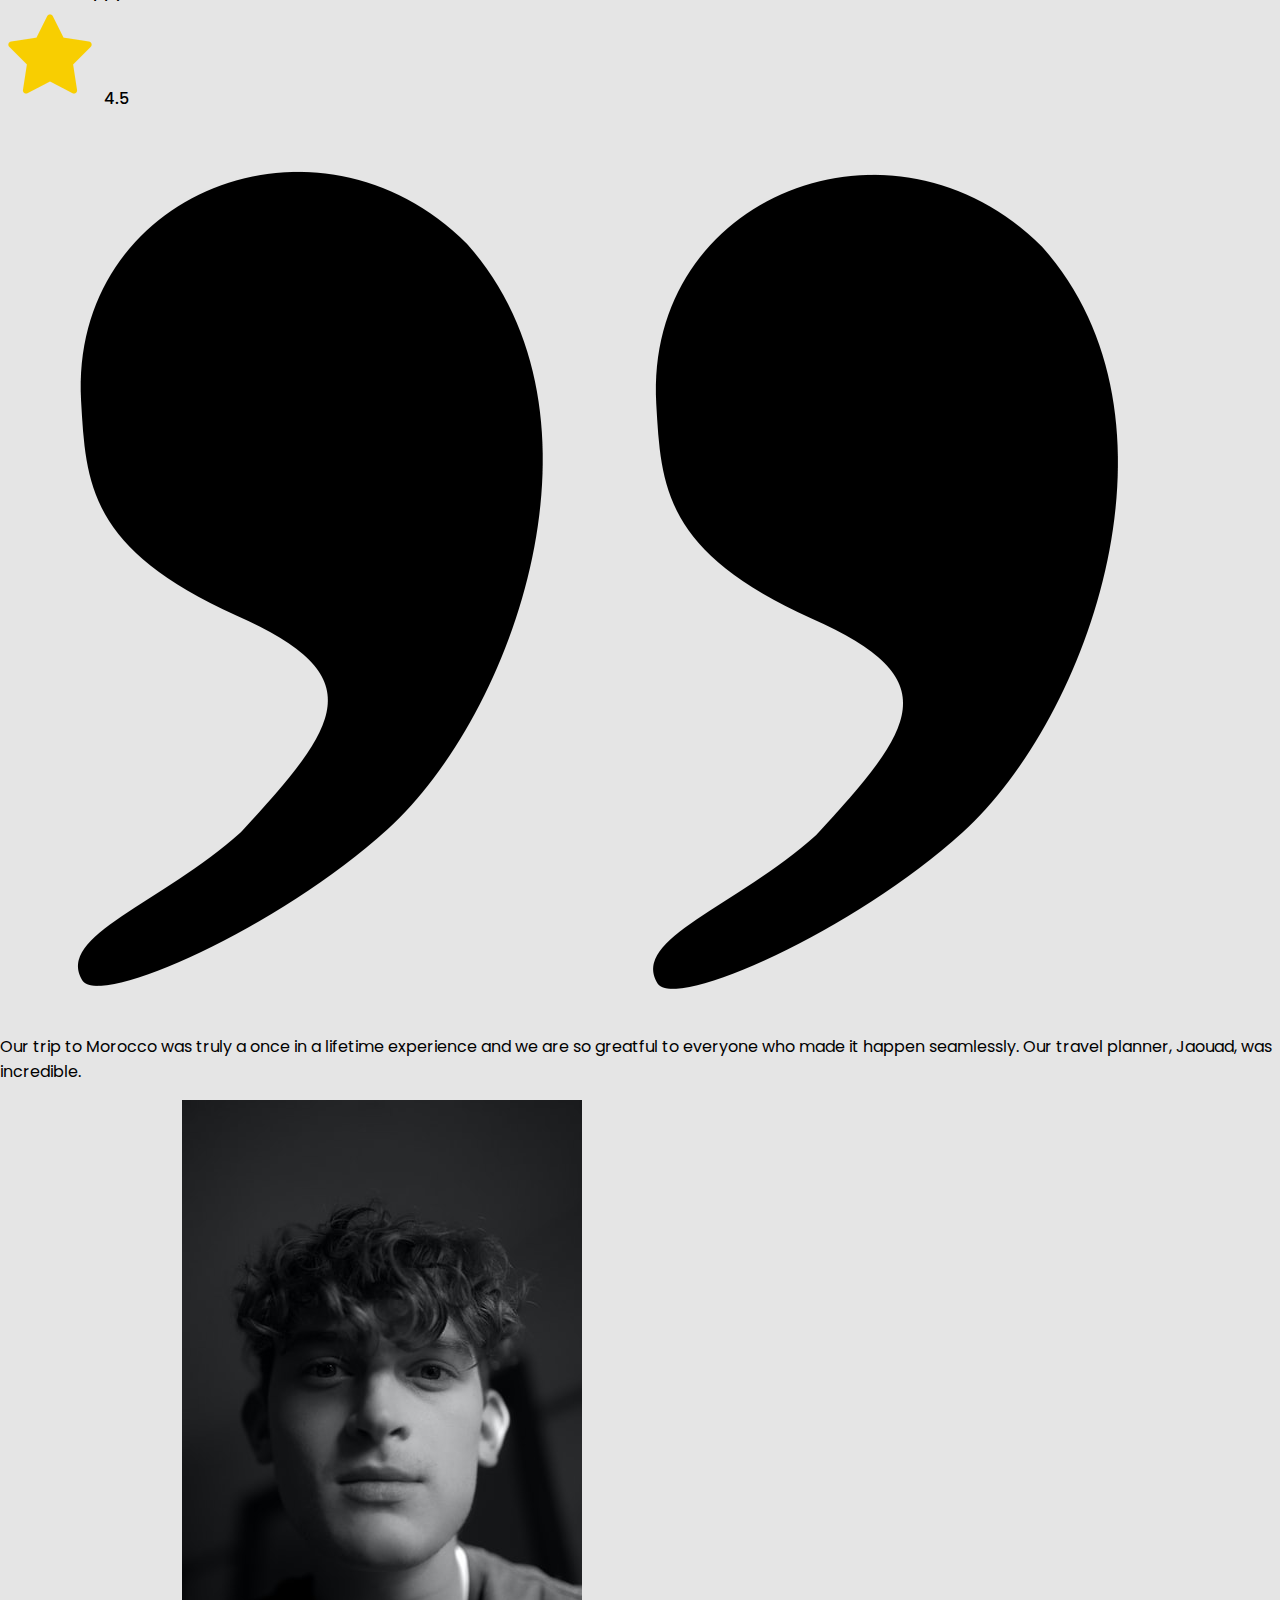
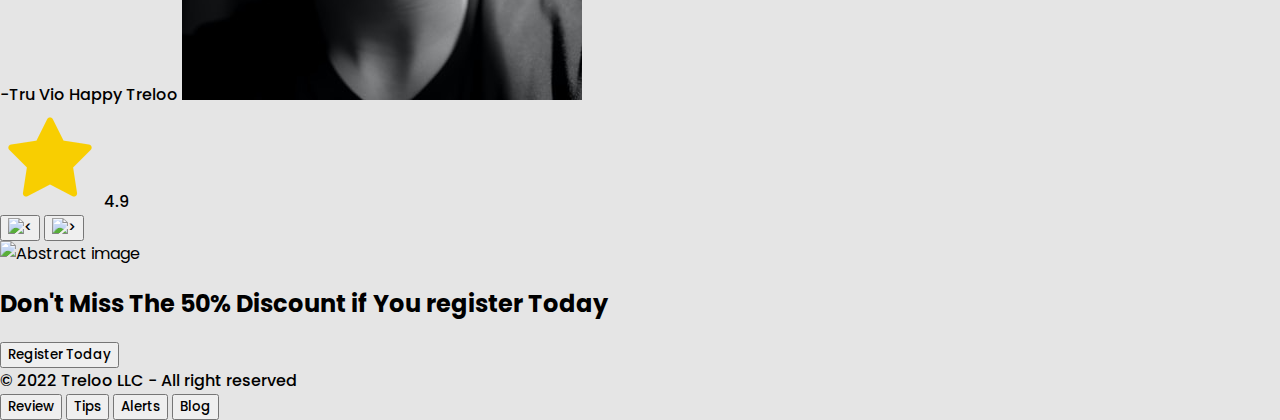
==== commit ad4dcbae: "Midwork commit" ====
--- a/index.html
+++ b/index.html
@@ -5,88 +5,111 @@
     <meta name="viewport" content="width=device-width, initial-scale=1.0">
     <meta http-equiv="X-UA-Compatible" content="ie=edge">
     <title>Website</title>
+    <link rel="preconnect" href="https://fonts.googleapis.com">
+    <link rel="preconnect" href="https://fonts.gstatic.com" crossorigin>
+    <link href="https://fonts.googleapis.com/css2?family=Poppins:wght@300;400;500;600&display=swap" rel="stylesheet">
     <link rel="stylesheet" href="./style.css">
   </head>
   <body>
-    <header class="site-top-header">
+    <header class="top-header">
       <div class="logo-div">
-        <img src="logo.jpg" alt="Company logo" class="logo">
+        <!-- <img src="logo.jpg" alt="Company logo" class="logo"> -->
+        <span class="logo-text-span">Treloo</span>  
       </div>
-    <div class="navbar-div">
-      <nav class="navigation-bar">
-        <a href="#">Home</a>
-        <a href="#">Interview</a>
-        <a href="#">Languages</a>
-        <a href="#">Data Structure</a>
-        <a href="#">Algorithm</a>
-      </nav>
-    </div>
+      <div class="top-nav-div">
+        <nav class="top-nav">
+          <a href="#">Review</a>
+          <a href="#">Tips</a>
+          <a href="#">Alerts</a>
+          <a href="#">Blog</a>
+          <span class="top-nav-button"><a href="#">Blog</a></span>
+        </nav>
+      </div>
     </header>
     <main>
       <section class="intro-section">
-        <img src="intro-image.png" alt="Introduction image" class="intro-image">
-        <h1>Discover Your Life, Travel Where You Want</h1>
-        <p>Would you explore natur paradise in the world, let’s find the best destination in world with us</p>
-      </section>
-      <section class="tickets-section">
-        <nav class="tickets-options">
-          <div class="tickets-options-div">
-            <button class="tickets-options-buttons"><img src="plane1.png" alt="plane">Flight</button>
-            <button class="tickets-options-buttons"><img src="hotel.png" alt="hotel">Hotel</button>
+        <div class="intro-section-wrapper">
+          <img src="intro-image.jpg" alt="Introduction image" class="intro-image">
+          <div class="intro-text-container">
+            <h1 class="intro-heading">Discover Your Life, Travel Where You Want</h1>
+            <p class="intro-caption">Would you explore natur paradise in the world, let’s find the best destination in world with us</p>
           </div>
-        </nav>
-        <div class="tickets-menu">
-          <div class="destinations-input-div">
-            <div class="leaving-place-div">
-              <span>Leaving from</span>
-              <select name="Leave from" id="1">
-                <option value="Lviv">Lviv</option>
-                <option value="Kyiv">Kyiv</option>
-                <option value="Kharkiv">Kharkiv</option>
-              </select>
-            </div>
-            <img src="plane2.png" alt="plane">
-            <div class="destination-place-div">
-              <span>Going to</span>
-              <select name="Going to" id="2">
-                <option value="London">London</option>
-                <option value="Paris">Paris</option>
-                <option value="Washington">Washington</option>
-              </select>
+        </div>
+      </section>
+      <section class="booking-section">
+        <div class="booking-section-wrapper">
+          <nav class="booking-nav">
+            <div class="tickets-options-div">
+              <button class="tickets-options-buttons flight-button active-tickets-options-button"><img src="plane1.png" alt="plane"><span class="ticket-options-span">Flight</span></button>
+              <button class="tickets-options-buttons hotel-button"><img src="hotel.png" alt="hotel"><span class="ticket-options-span">Hotel</span></button>
+            </div>
+          </nav>
+          <div class="booking-menu">
+            <div class="booking-menu-wrapper">
+              <div class="booking-input-div">
+                <div class="destinations-input-div single-input-div">
+                  <div class="leaving-place-div selection-div">
+                    <span class="selection-purpose-span">Leaving from</span>
+                    <select class="booking-selection" name="Leave from" id="1">
+                      <option value="Lviv">Lviv</option>
+                      <option value="Kyiv">Kyiv</option>
+                      <option value="Kharkiv">Kharkiv</option>
+                    </select>
+                  </div>
+                  <div class="booking-input-img-div"><img src="plane2.png" alt="plane"></div>
+                  <div class="destination-place-div selection-div">
+                    <span class="selection-purpose-span">Going to</span>
+                    <select class="booking-selection" name="Going to" id="2">
+                      <option value="London">London</option>
+                      <option value="Paris">Paris</option>
+                      <option value="Washington">Washington</option>
+                    </select>
+                  </div>
+                </div>
+                <div class="date-input-div single-input-div">
+                  <div class="leaving-date-div selection-div">
+                    <span class="selection-purpose-span">Leave <img src="plane3.png" alt="plane"></span>
+                    <input class="booking-selection" type="date" id="leave date" min="2023-06-01" max="2033-08-31"/>
+                  </div>
+                  <div class="booking-input-img-div"><img src="calendar.png" alt="calendar"></div>
+                  <div class="arrival-date-div selection-div">
+                    <span class="selection-purpose-span">Return <img class = "half-rotated-image" src="plane3.png" alt="plane"></span>
+                    <input class="booking-selection" type="date" id="return date" min="2023-06-01" max="2033-08-31"/>
+                  </div>
+                </div>
+              </div>
+              <div class="tickets-search-outer-div">
+                <div class="tickets-search-inner-div">
+                  <button class="tickets-search-button">
+                    <!-- <img src="lens.jpg" alt="lens"> -->
+                  </button>
+                </div>
+              </div>
             </div>
           </div>
-          <div class="date-input-div">
-            <div class="leaving-date-div">
-              <span>Leave <img src="plane3.png" alt="plane"></span>
-              <input type="date" id="leave date" min="2023-06-01" max="2033-08-31"/>
-            </div>
-            <img src="calendar.png" alt="calendar">
-            <div class="arrival-date-div">
-              <span>Return <img src="plane3.png" alt="plane"></span>
-              <input type="date" id="return date" min="2023-06-01" max="2033-08-31"/>
-            </div>
-          </div>
-          <div class="tickets-search-div">
-            <button><img src="lens.jpg" alt="lens"></button>
-          </div>
         </div>
       </section>
       <section class="offers-section">
-        <h2>Special upcoming offers</h2>
+        <div class="offers-heading-div">
+          <h2 class="offers-heading">Special upcoming offers</h2>
+        </div>
         <div class="switch-tab-bar">
           <div class="switch-tab">
-            <button type="button">Team</button>
-            <button type="button">Couple</button>
-            <button type="button">Family</button>
+            <button class="switch-button team-button" type="button">Team</button>
+            <button class="switch-button couple-button" type="button">Couple</button>
+            <button class="switch-button family-button" type="button">Family</button>
           </div>
         </div>
         <div class="offers-tab-bar">
           <div class="offers-tab">
-
-            <article class="offer">
+            <article class="offer-article">
               <div class="offer-intro">
                 <img src="offer1.jpg" alt="Offer image" class="offer-image">
-                <time class="offer-date">14 FEB 2022</time>
+                <div class="offer-date-div">
+                  <div class="offer-date-wrapper">
+                    <time class="offer-date">14 FEB 2022</time>
+                  </div>
+                </div>
               </div>
               <div class="offer-caption">
                 <div class="offer-type-and-length">
@@ -107,10 +130,14 @@
               </div>
             </article>
 
-            <article class="offer">
+            <article class="offer-article">
               <div class="offer-intro">
                 <img src="offer2.jpg" alt="Offer image" class="offer-image">
-                <time class="offer-date">18 JUN 2022</time>
+                <div class="offer-date-div">
+                  <div class="offer-date-wrapper">
+                    <time class="offer-date">18 JUN 2022</time>
+                  </div>
+                </div>
               </div>
               <div class="offer-caption">
                 <div class="offer-type-and-length">
@@ -131,10 +158,14 @@
               </div>
             </article>
 
-            <article class="offer">
+            <article class="offer-article">
               <div class="offer-intro">
                 <img src="offer3.jpg" alt="Offer image" class="offer-image">
-                <time class="offer-date">22 DEC 2022</time>
+                <div class="offer-date-div">
+                  <div class="offer-date-wrapper">
+                    <time class="offer-date">22 DEC 2022</time>
+                  </div>
+                </div>
               </div>
               <div class="offer-caption">
                 <div class="offer-type-and-length">
@@ -157,7 +188,7 @@
 
           </div>
         </div>
-    </section>
+      </section>
       <section class="contact-us-section">
       <div class="side-image-tab">
         <img src="side-image.jpg" alt="Side image">
@@ -273,7 +304,7 @@
         </div>
       </section>
       <section class="register-section">
-        <img src="global.jpg" alt="Abstract image">
+        <img src="№№global.jpg" alt="Abstract image">
         <h2>Don't Miss The 50% Discount if You register Today</h2>
         <button class="register-button">Register Today</button>
       </section>
--- a/style.css
+++ b/style.css
@@ -0,0 +1,339 @@
+body {
+    padding: 0%;
+    margin: 0;
+    font-family: 'Poppins', sans-serif;
+    font-size: 16px;
+    background-color: #E5E5E5;
+}
+a {
+    font-family: 'Poppins', sans-serif;
+    text-decoration: none;
+    font-weight: 500;
+}
+button {
+    font-family: 'Poppins', sans-serif;
+    font-weight: 500;
+}
+span {
+    font-family: 'Poppins', sans-serif;
+    font-weight: 500;
+}
+@media (max-width: 1200px) { 
+    body { 
+        font-size: 10px;
+    }
+}
+@media (max-width: 1000px) { 
+    body { 
+        font-size: 8px;
+    }
+}
+@media (max-width: 800px) { 
+    body { 
+        font-size: 6px;
+    }
+}
+@media (max-width: 600px) { 
+    body { 
+        font-size: 6px;
+    }
+}
+.top-header{
+    width: 82%;
+    box-sizing: content-box;
+    padding: 1.5em 9%;
+    display: flex;
+    justify-content: space-between;
+    align-items: center;
+    position: absolute;
+    z-index: 1;
+    color: #FFFFFF;
+}
+.top-nav{
+    display: flex;
+    gap: 50px;
+    justify-content: space-between;
+    align-items: center;
+}
+.logo-text-span{
+    font-size: 3em;
+    font-weight: 500;
+}
+.top-nav a{
+    color: #FFFFFF;
+    font-size: 1.5em;
+}
+.top-nav-button{
+    padding: 0.875em 2.75em;
+    background-color: #FFFFFF;
+    border-radius: 0.625em;
+}
+.top-nav-button a{
+    color: #3E86F5;
+}
+.intro-section{
+    /* display: flex;
+    justify-content: center;
+    flex-direction: column; */
+}
+.intro-section-wrapper{
+    position: relative;
+}
+.intro-text-container{
+    position: absolute;
+    top: 32.5%;
+    left: 50%;
+    transform: translate(-50%, 0);
+    width: 60%;
+    padding: 0 20%;
+    text-align: center;
+    color: #FFFFFF;
+}
+.intro-text-container .intro-heading{
+    font-size: 4em;
+    font-weight: 600;
+}
+.intro-text-container .intro-caption{
+    font-size: 1.5em;
+    font-weight: 500;
+}
+.intro-image{
+    width: 100%;
+}
+.booking-section{
+    position: absolute;
+    margin-top: -10%;
+    width: 100%;
+    display: flex;
+    justify-content: center;
+}
+.booking-section-wrapper{
+    width: 82%;
+}
+.booking-nav{
+    width: fit-content;
+    border: 0px solid black;
+    padding: 20px;
+    border-radius: 25px 25px 0px 0px;
+    font-size: 15px;
+    display: flex;
+    align-items: center;
+    background: white;
+}
+
+.booking-nav img{
+    width: 25px;
+    height: 25px;
+}
+.tickets-options-div{
+    font-size: 1.125em;
+    display: flex;
+    gap: 1em;
+}
+.tickets-options-div button{
+    font-size: 1.125em;
+    color: #000000;
+}
+.tickets-options-buttons{
+    padding: 1em 1.25em;
+    border-radius: 25px;
+    border: none;
+    display: flex;
+    gap: 0.25em;
+    justify-content: center;
+    align-items: center;
+}
+.flight-button{
+    background-color: #FFFFFF;
+}
+.hotel-button{
+    background-color: #FFFFFF;
+}
+.active-tickets-options-button{
+    background-color: rgba(62, 134, 245, 0.2);
+}
+.booking-menu{
+    background-color: white;
+    padding: 3.75em 3em;
+    border-radius: 0px 25px 25px 25px;
+}
+.booking-menu-wrapper{
+    display: flex;
+    flex-wrap: wrap;
+    align-items: center;
+    gap: 2.5em;
+}
+.booking-menu img{
+    width: 25px;
+    height: 25px;
+}
+.booking-input-div{
+    display: flex;
+    flex-wrap: wrap;
+    align-content: space-between;
+    gap: 1.95em;
+}
+.single-input-div{
+    display: flex;
+    justify-content: space-between;
+    align-items: center;
+    padding: 2.75em 1.4em;
+    border-style: solid;
+    border-color: rgba(172, 172, 172, 0.5);
+    border-width: 2px;
+    border-radius: 25px;
+}
+.destinations-input-div{
+    gap: 27px;
+}
+.date-input-div{
+    gap: 47px;
+}
+.booking-input-img-div{
+    width: 40px;
+    height: 40px;
+    border-radius: 100%;
+    border-color: rgba(0, 0, 0, 0.5);
+    border-style: dashed;
+    border-width: 2px;
+    display: flex;
+    justify-content: center;
+    align-items: center;
+}
+.selection-div{
+    display: flex;
+    gap: 0.25em;
+    flex-direction: column;
+}
+.selection-purpose-span{
+    display: flex;
+    align-items: center;
+    gap: 0.4375em;
+    font-size: 1.125em;
+    color: rgba(0, 0, 0, 0.5);
+}
+.half-rotated-image{
+    transform: rotate(180deg);
+}
+.booking-selection{
+    font-size: 1.5em;
+    font-weight: 500;
+    color: #000000;
+}
+.tickets-search-outer-div{
+    height:0;
+    width:10%;
+    padding-top:10%;
+    background-color: rgba(62, 134, 245, 0.8);
+    border-radius: 100%;
+}
+.tickets-search-inner-div{
+    /* height: 100%;
+    padding-left:100%;
+    background-color: rgba(62, 134, 245, 0.8);
+    border-radius: 100%;
+    overflow: hidden; */
+}
+.tickets-search-button{
+    width: 100%;
+    height: 100%;
+    display: none;
+    border-radius: 0;
+    box-sizing: content-box;
+}
+.offers-heading-div{
+    text-align: center;
+}
+.offers-heading{
+    padding: 8em 0 1.25em 0;
+    font-size: 3em;
+    margin: 0;
+}
+.switch-tab-bar{
+    display: flex;
+    justify-content: center;
+}
+.switch-tab{
+    width: fit-content;
+    padding: 0.625em;
+    background-color: #FFFFFF;
+    display: flex;
+    gap: 0.625em;
+    border-radius: 0.375em;
+}
+.switch-button{
+    padding: 0.625em 1.5em;
+    color: rgba(0, 0, 0, 0.5);
+    background-color: #FFFFFF;
+    border: none;
+    border-radius: 0.625em;
+}
+.team-button{
+    color: #FFFFFF;
+    background-color: #3E86F5;
+}
+.offers-tab-bar{
+    padding: 2.5em;
+    display: flex;
+    justify-content: center;
+}
+.offers-tab{
+    display: flex;
+    gap: 1.25em;
+    justify-content: center;
+    flex-wrap: wrap;
+}
+@media (max-width: 1200px) { 
+    .offers-tab { 
+        flex-direction: column;
+    }
+}
+.offer-article{
+    background-color: #FFFFFF;
+    border-radius: 50px;
+    padding: 1.3125em 0.8125em 1.5625em 1.6875em;
+    width: 25%;
+    min-width: 300px;
+}
+.offer-intro{
+    display: flex;
+    justify-content: center;
+}
+.offer-image{
+    object-fit: cover;
+    width: 100%;
+    height: 273px;
+    border-radius: 50px;
+}
+.offer-date-div{
+    position: relative;
+    display: flex;
+    justify-content: center;
+}
+.offer-date-wrapper{
+    display: flex;
+    justify-content: center;
+    align-items: center;
+}
+.offer-date{
+    display: block;
+    text-align: center;
+    writing-mode: vertical-lr;
+    letter-spacing: 1em;
+}
+
+/* .offer-date-div {
+    display: table;
+  }
+.offer-date-wrapper {
+    width: 0;
+    padding: 50% 0%;
+}
+.offer-date {
+    display: block;
+    transform-origin: top left;
+    transform: rotate(90deg) translate(0, -100%);
+    margin-top: 100%;
+    white-space: nowrap;
+    letter-spacing: 1em;
+} */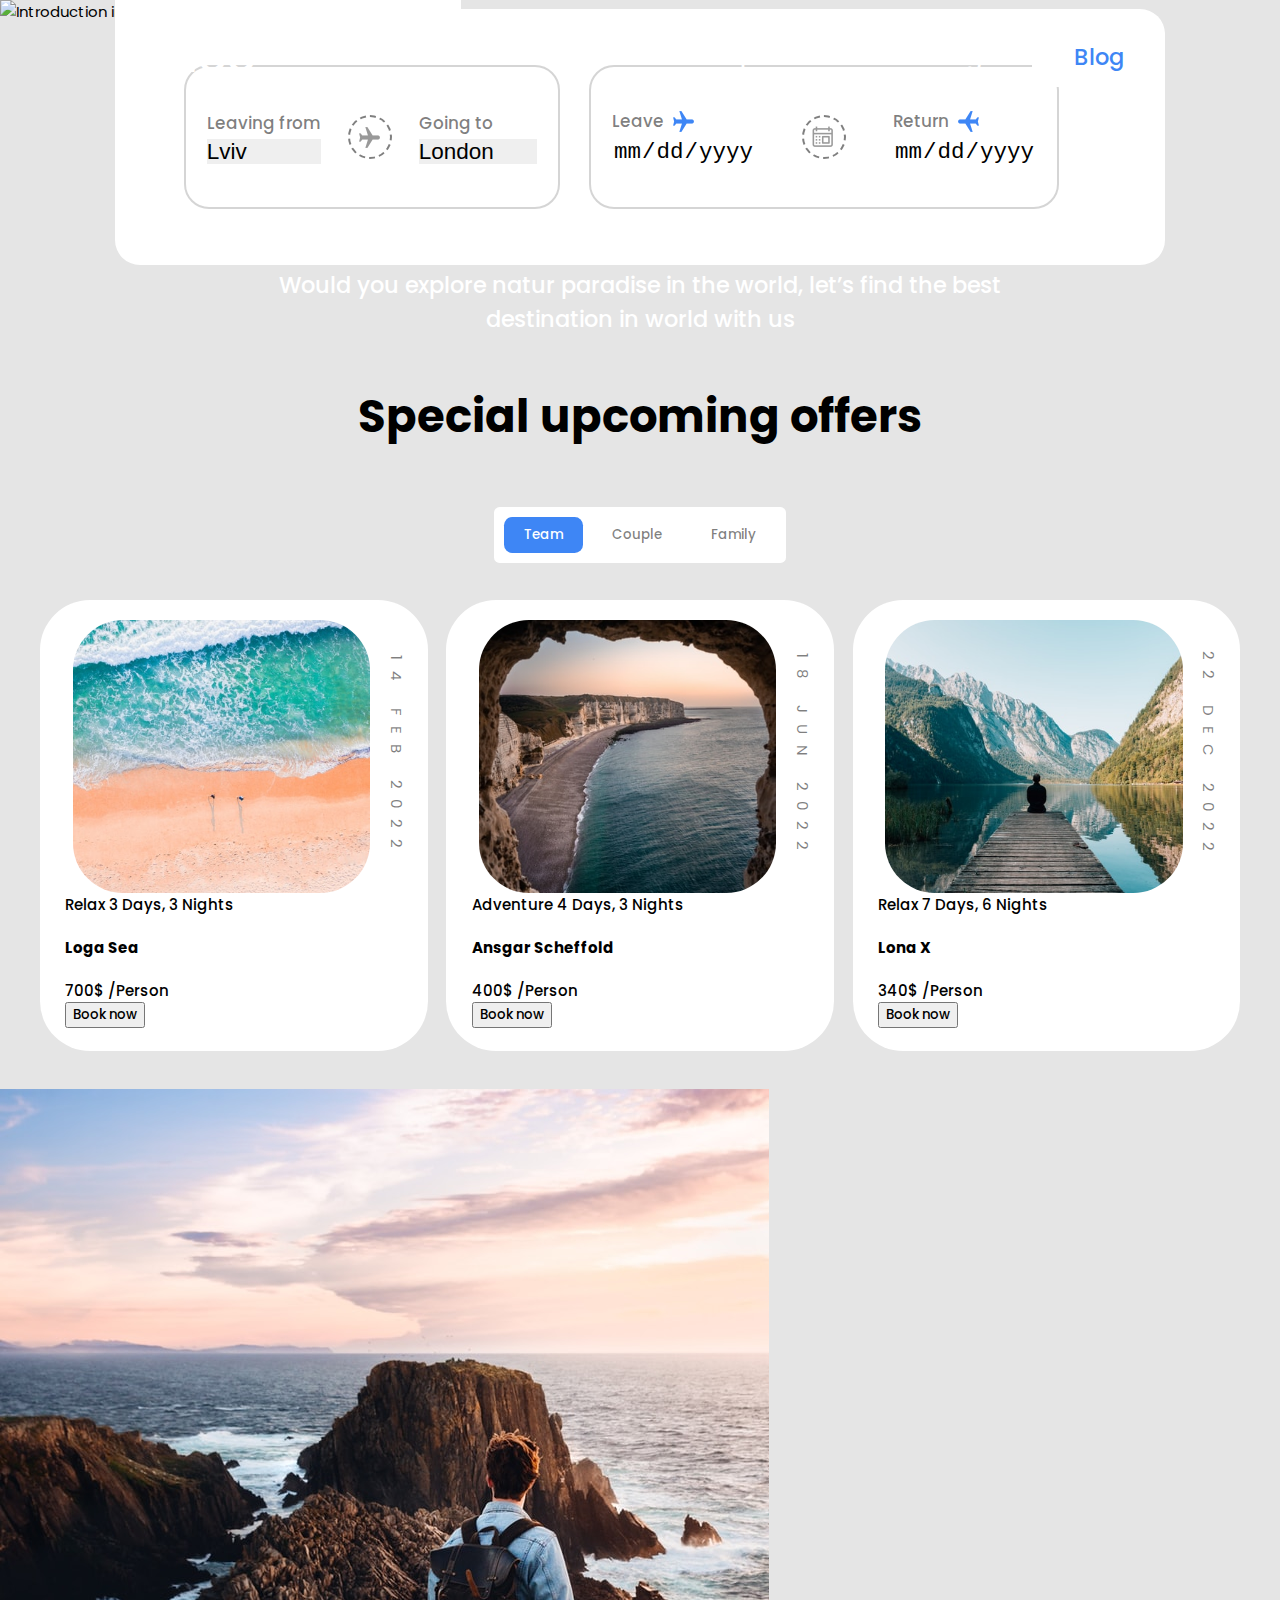
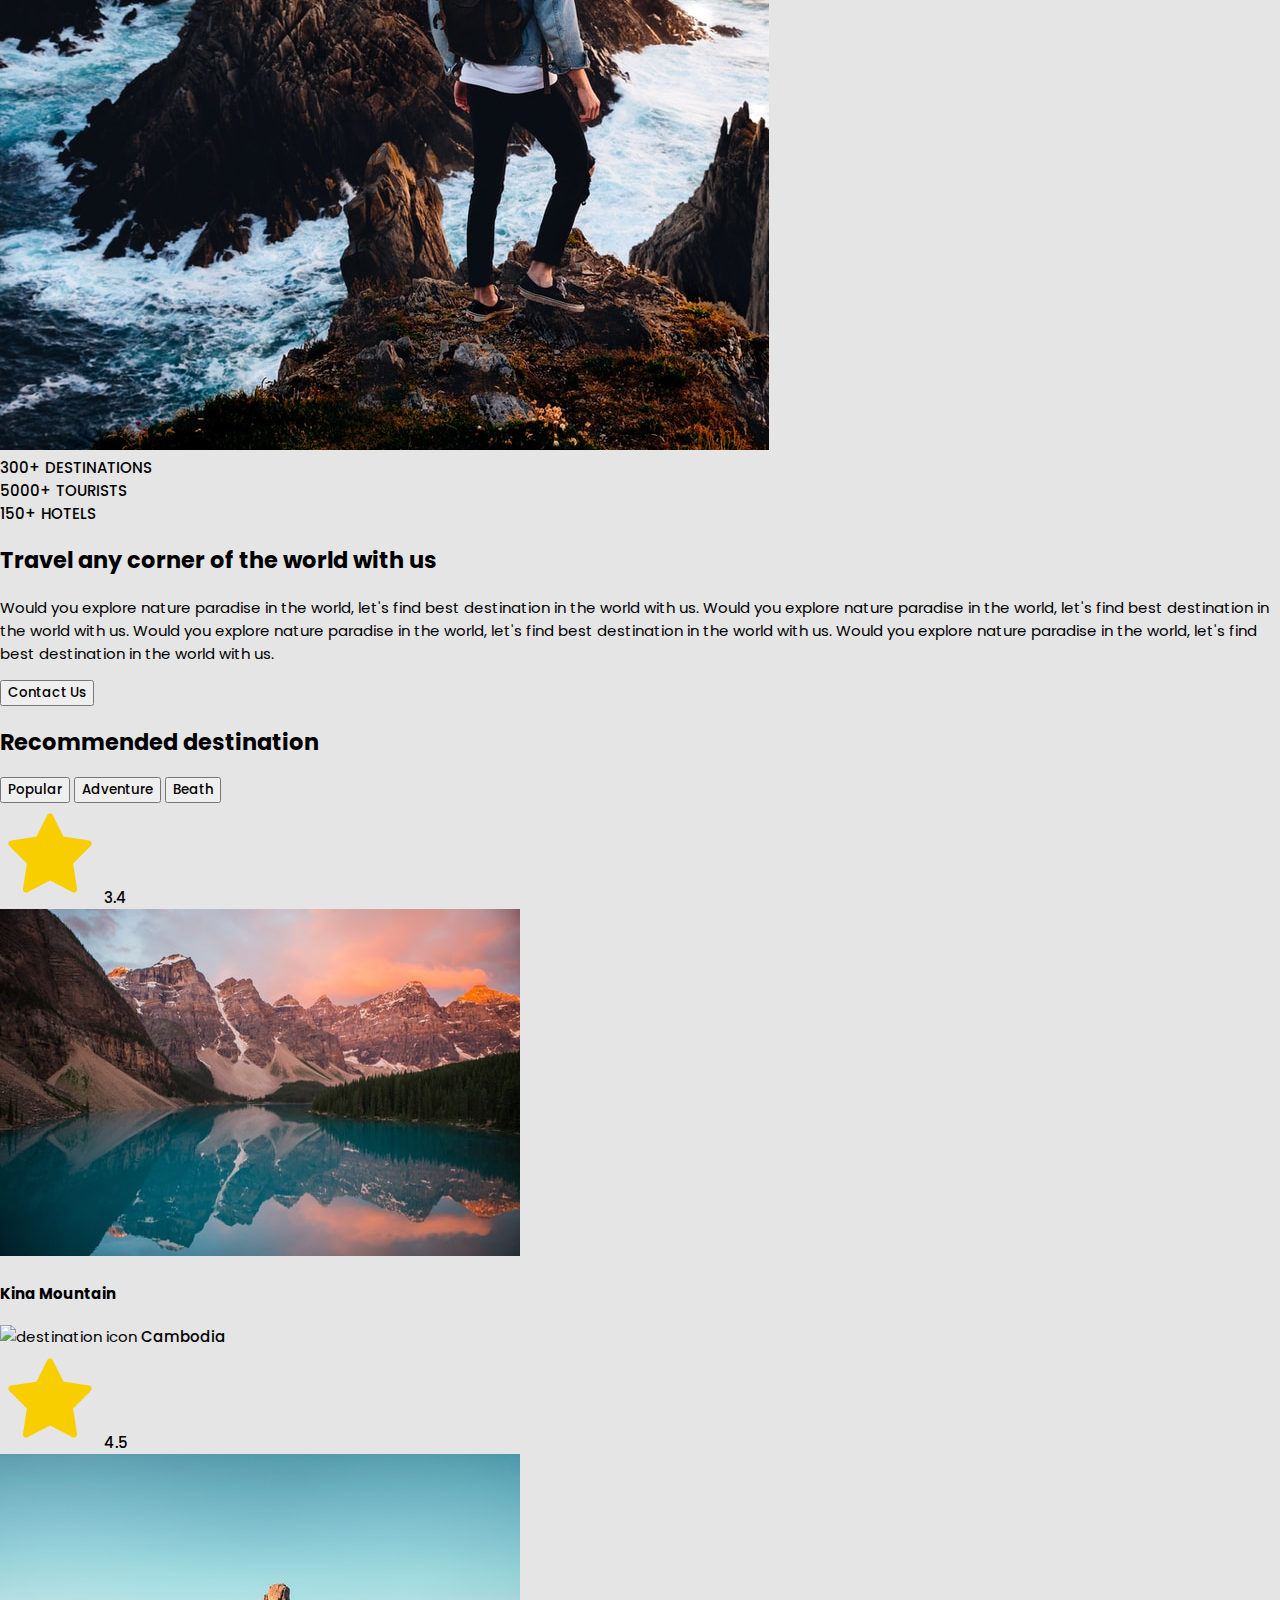
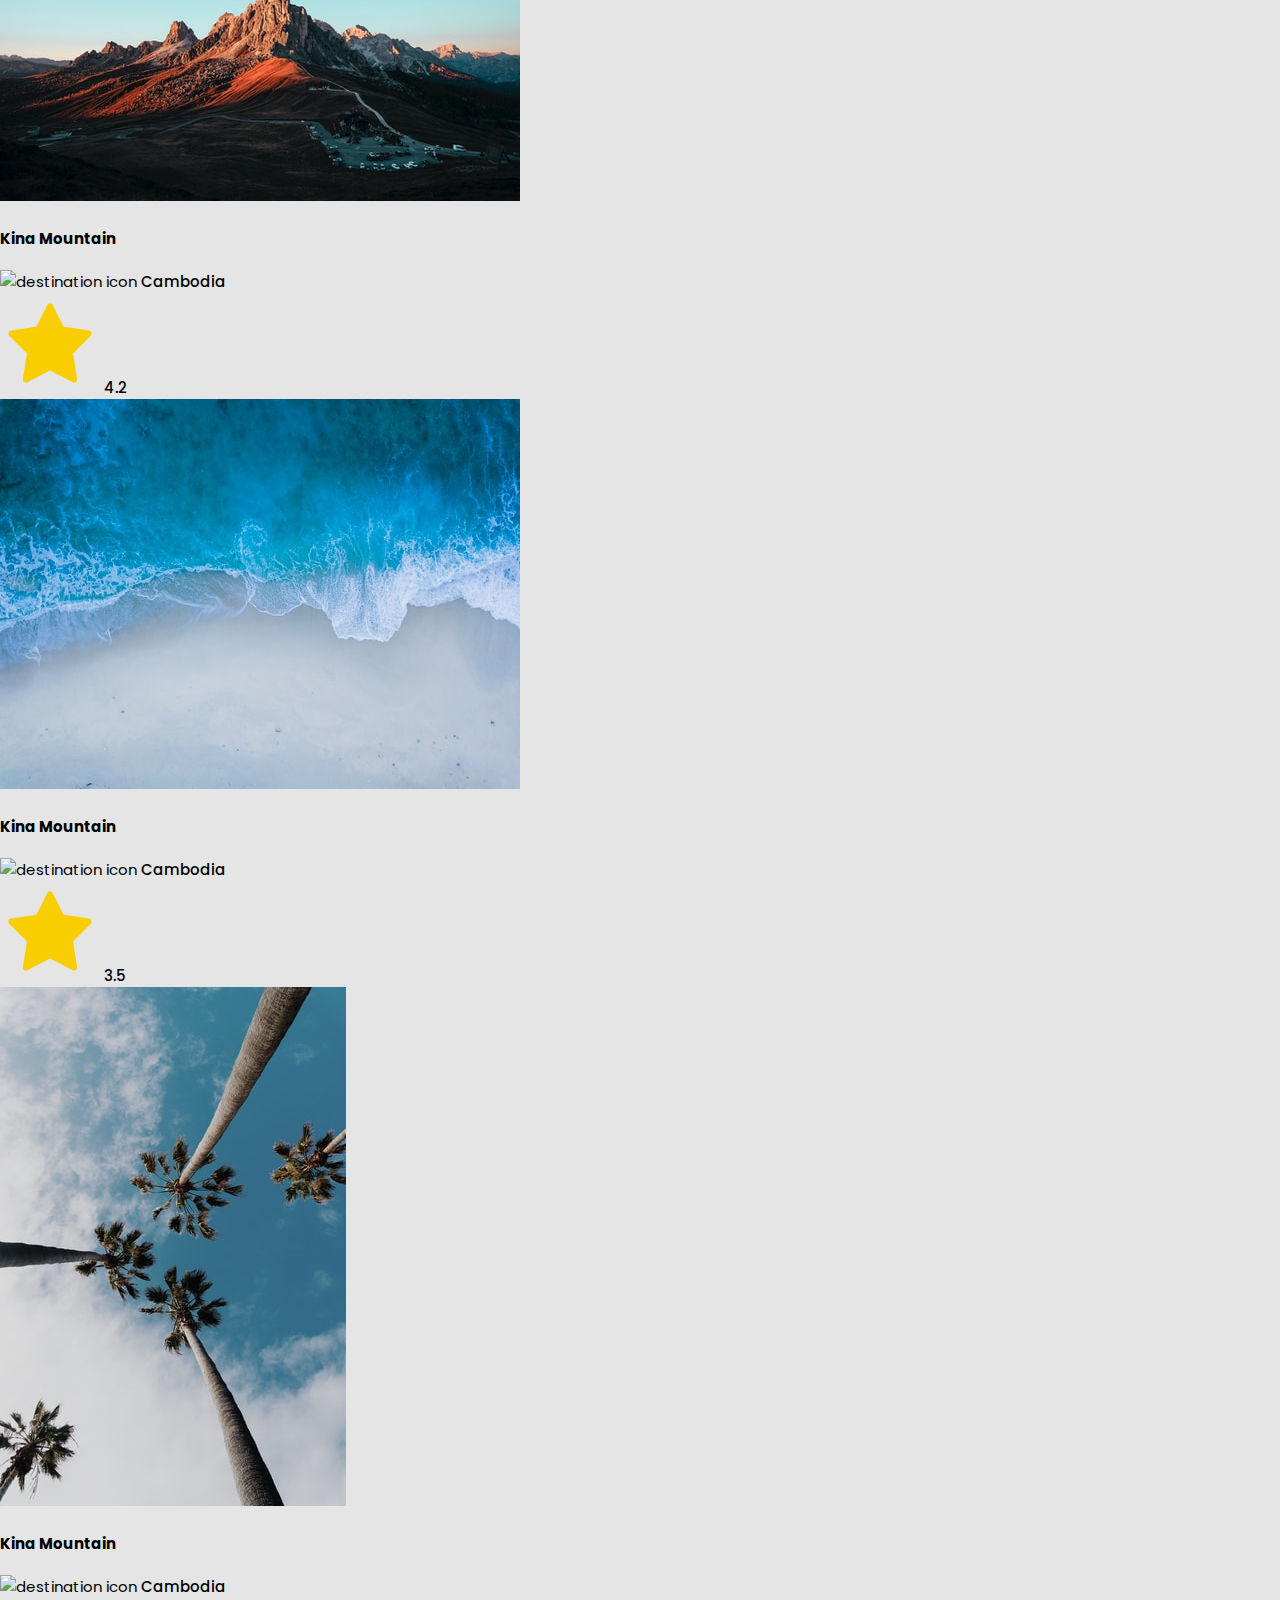
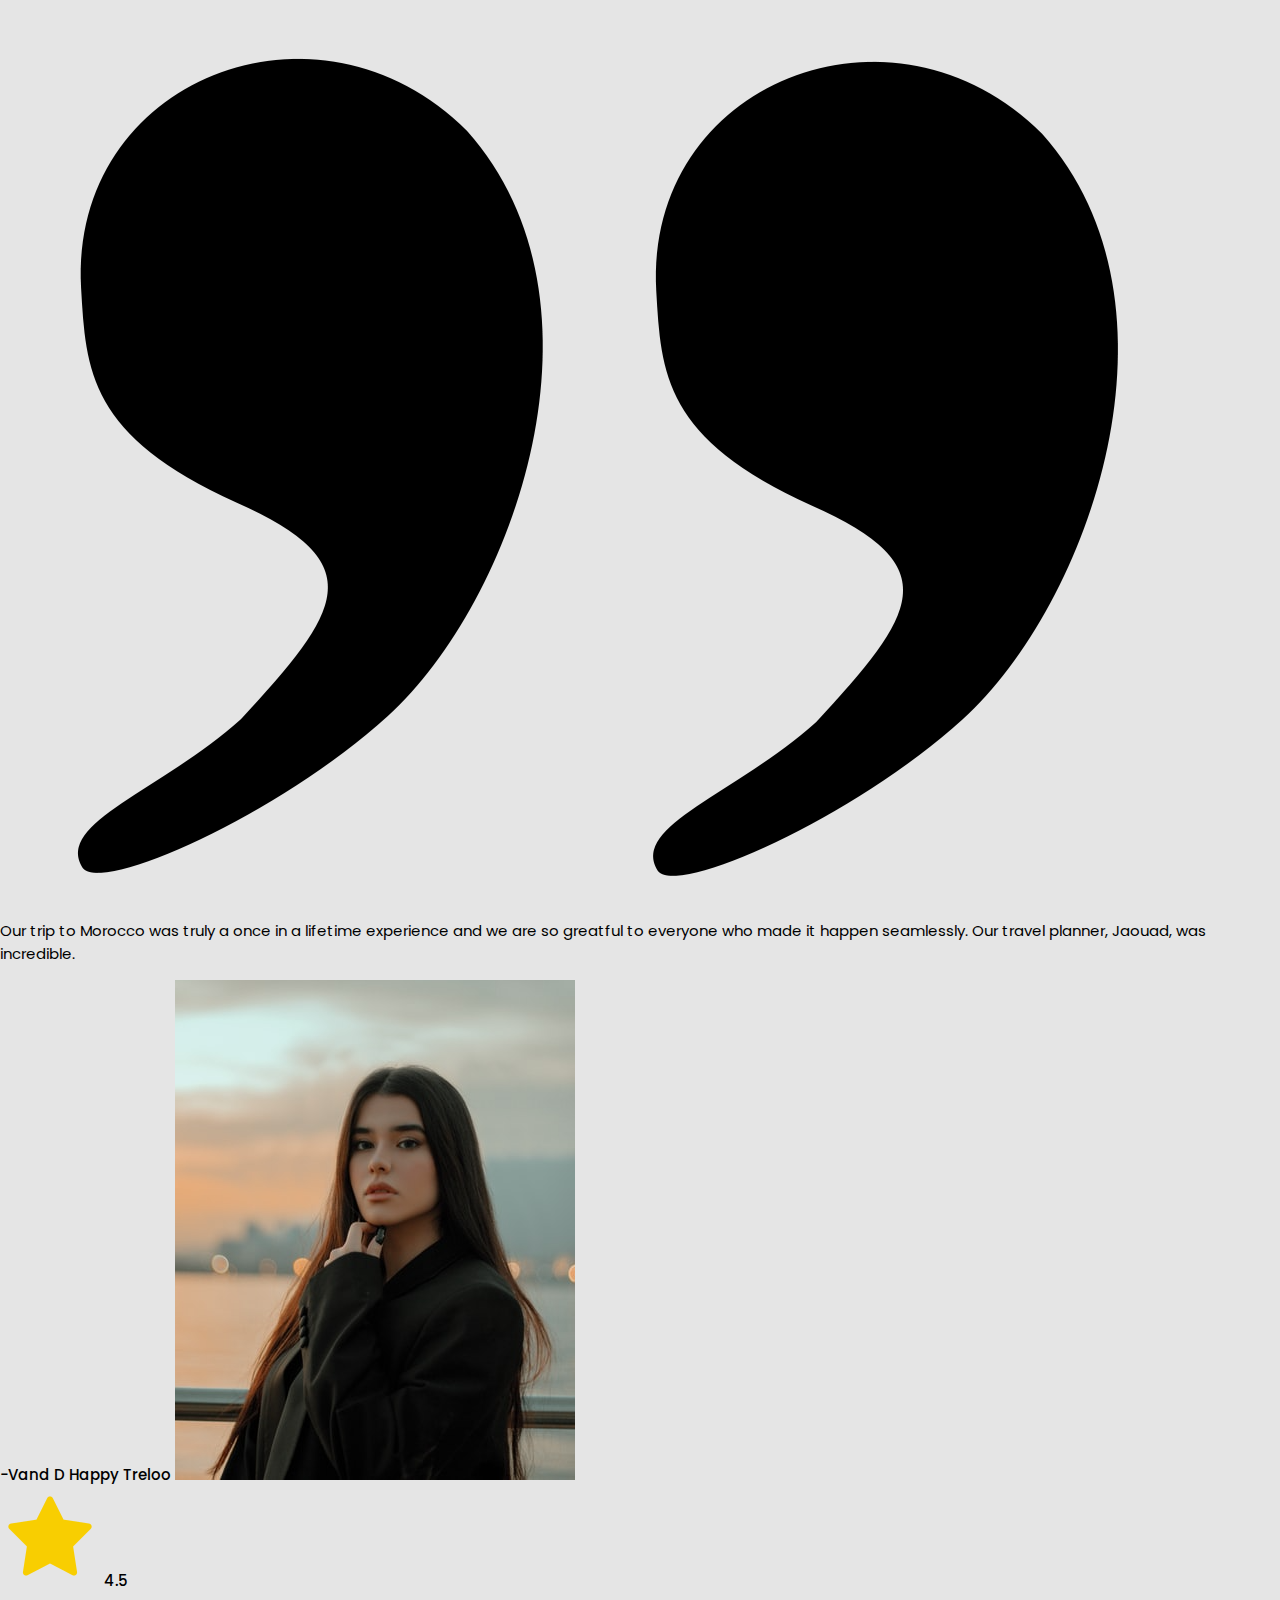
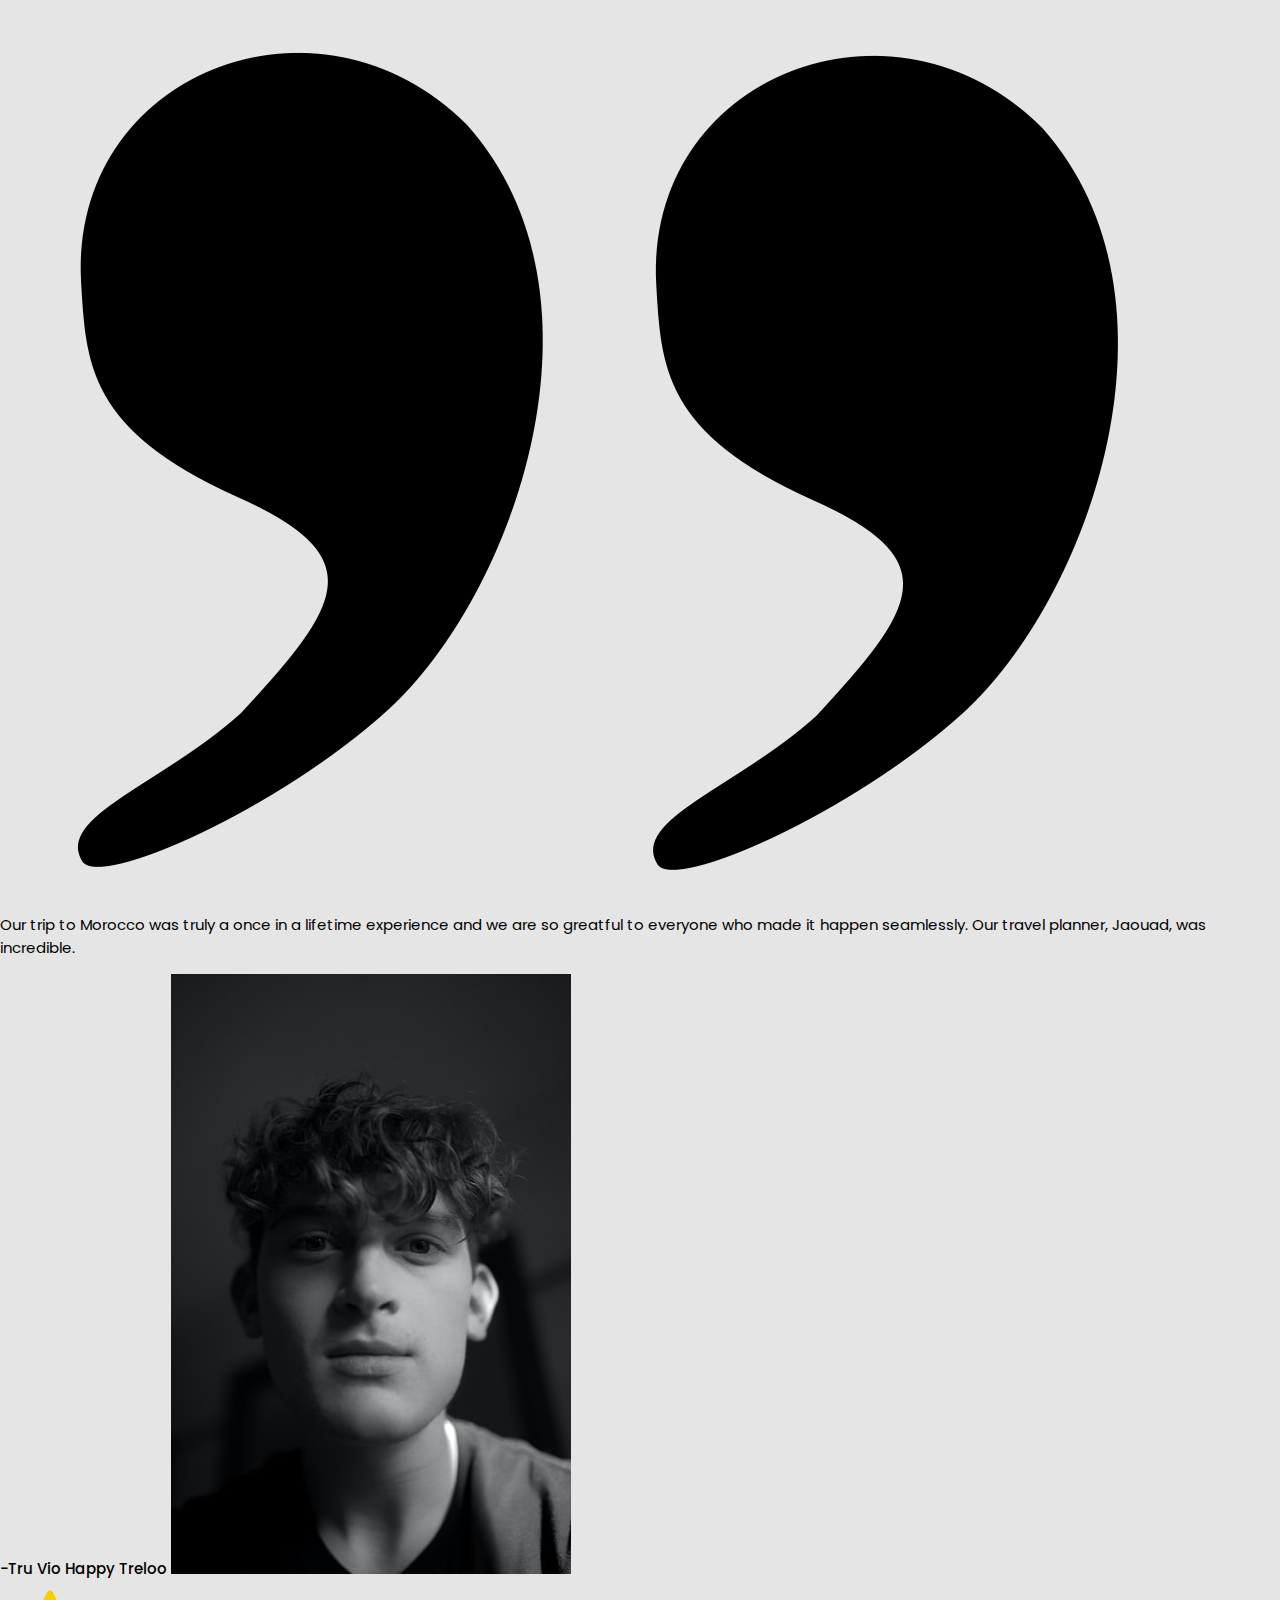
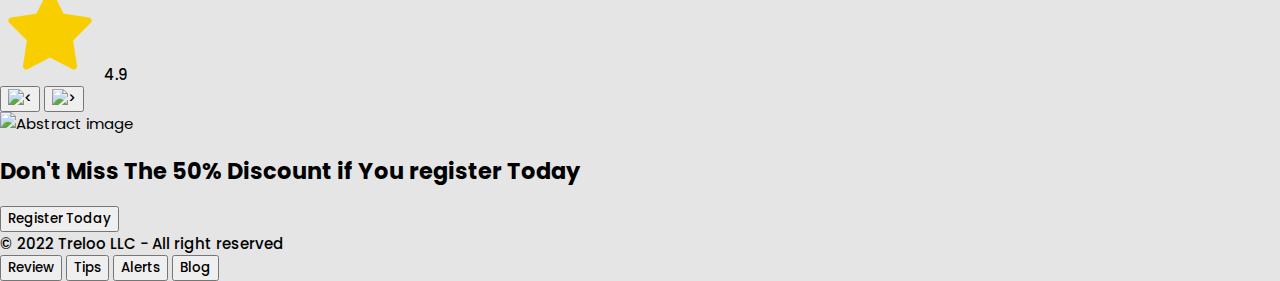
==== commit c143b84f: "Updates" ====
--- a/index.html
+++ b/index.html
@@ -69,20 +69,20 @@
                 <div class="date-input-div single-input-div">
                   <div class="leaving-date-div selection-div">
                     <span class="selection-purpose-span">Leave <img src="plane3.png" alt="plane"></span>
-                    <input class="booking-selection" type="date" id="leave date" min="2023-06-01" max="2033-08-31"/>
+                    <input class="booking-selection-input" type="date" id="leave date" min="2023-06-01" max="2033-08-31"/>
                   </div>
                   <div class="booking-input-img-div"><img src="calendar.png" alt="calendar"></div>
                   <div class="arrival-date-div selection-div">
                     <span class="selection-purpose-span">Return <img class = "half-rotated-image" src="plane3.png" alt="plane"></span>
-                    <input class="booking-selection" type="date" id="return date" min="2023-06-01" max="2033-08-31"/>
+                    <input class="booking-selection-input" type="date" id="return date" min="2023-06-01" max="2033-08-31"/>
                   </div>
                 </div>
               </div>
               <div class="tickets-search-outer-div">
                 <div class="tickets-search-inner-div">
-                  <button class="tickets-search-button">
-                    <!-- <img src="lens.jpg" alt="lens"> -->
-                  </button>
+                  <!-- <button class="tickets-search-button">
+                    <img src="lens.jpg" alt="lens">
+                  </button> -->
                 </div>
               </div>
             </div>
--- a/style.css
+++ b/style.css
@@ -18,24 +18,39 @@
     font-family: 'Poppins', sans-serif;
     font-weight: 500;
 }
+input[type="date"]::-webkit-inner-spin-button,
+input[type="date"]::-webkit-calendar-picker-indicator {
+    display: none;
+    -webkit-appearance: none;
+}
+@media (max-width: 1300px) { 
+    body { 
+        font-size: 15px;
+    }
+}
 @media (max-width: 1200px) { 
     body { 
+        font-size: 14px;
+    }
+}
+@media (max-width: 1150px) { 
+    body { 
+        font-size: 11px;
+    }
+}
+@media (max-width: 1000px) { 
+    body { 
         font-size: 10px;
     }
 }
-@media (max-width: 1000px) { 
+@media (max-width: 800px) { 
+    body { 
+        font-size: 10px;
+    }
+}
+@media (max-width: 600px) { 
     body { 
         font-size: 8px;
-    }
-}
-@media (max-width: 800px) { 
-    body { 
-        font-size: 6px;
-    }
-}
-@media (max-width: 600px) { 
-    body { 
-        font-size: 6px;
     }
 }
 .top-header{
@@ -115,12 +130,11 @@
     border: 0px solid black;
     padding: 20px;
     border-radius: 25px 25px 0px 0px;
-    font-size: 15px;
+    font-size: 1.125em;
     display: flex;
     align-items: center;
     background: white;
 }
-
 .booking-nav img{
     width: 25px;
     height: 25px;
@@ -158,9 +172,11 @@
     border-radius: 0px 25px 25px 25px;
 }
 .booking-menu-wrapper{
+    position: relative;
     display: flex;
     flex-wrap: wrap;
     align-items: center;
+    justify-content: center;
     gap: 2.5em;
 }
 .booking-menu img{
@@ -170,6 +186,7 @@
 .booking-input-div{
     display: flex;
     flex-wrap: wrap;
+    justify-content: center;
     align-content: space-between;
     gap: 1.95em;
 }
@@ -219,20 +236,31 @@
     font-size: 1.5em;
     font-weight: 500;
     color: #000000;
+    border: none;
+}
+select{
+    -webkit-appearance: none;
+     appearance: none;
+}
+select::-ms-expand {
+    display: none;
+}
+.booking-selection-input{
+    font-size: 1.5em;
+    font-weight: 500;
+    color: #000000;
+    border: none;
 }
 .tickets-search-outer-div{
-    height:0;
-    width:10%;
-    padding-top:10%;
+    height:100%;
+    aspect-ratio: 1 / 1;
+    /* display: flex;
+    flex-direction: column; */
     background-color: rgba(62, 134, 245, 0.8);
     border-radius: 100%;
 }
 .tickets-search-inner-div{
-    /* height: 100%;
-    padding-left:100%;
-    background-color: rgba(62, 134, 245, 0.8);
-    border-radius: 100%;
-    overflow: hidden; */
+    
 }
 .tickets-search-button{
     width: 100%;
@@ -249,6 +277,16 @@
     font-size: 3em;
     margin: 0;
 }
+@media (max-width: 900px) { 
+    .offers-heading{
+        padding: 12em 0 1.25em 0;
+    }
+}
+@media (max-width: 800px) { 
+    .offers-heading{
+        padding: 16em 0 1.25em 0;
+    }
+}
 .switch-tab-bar{
     display: flex;
     justify-content: center;
@@ -281,6 +319,7 @@
     display: flex;
     gap: 1.25em;
     justify-content: center;
+    align-items: center;
     flex-wrap: wrap;
 }
 @media (max-width: 1200px) { 
@@ -292,16 +331,17 @@
     background-color: #FFFFFF;
     border-radius: 50px;
     padding: 1.3125em 0.8125em 1.5625em 1.6875em;
-    width: 25%;
-    min-width: 300px;
+    width: 26%;
+    min-width: 350px;
 }
 .offer-intro{
     display: flex;
-    justify-content: center;
+    justify-content: space-around;
 }
 .offer-image{
     object-fit: cover;
-    width: 100%;
+    width: 85%;
+    min-width: 273px;
     height: 273px;
     border-radius: 50px;
 }
@@ -319,7 +359,8 @@
     display: block;
     text-align: center;
     writing-mode: vertical-lr;
-    letter-spacing: 1em;
+    letter-spacing: 0.75em;
+    color: rgba(0, 0, 0, 0.5);
 }
 
 /* .offer-date-div {
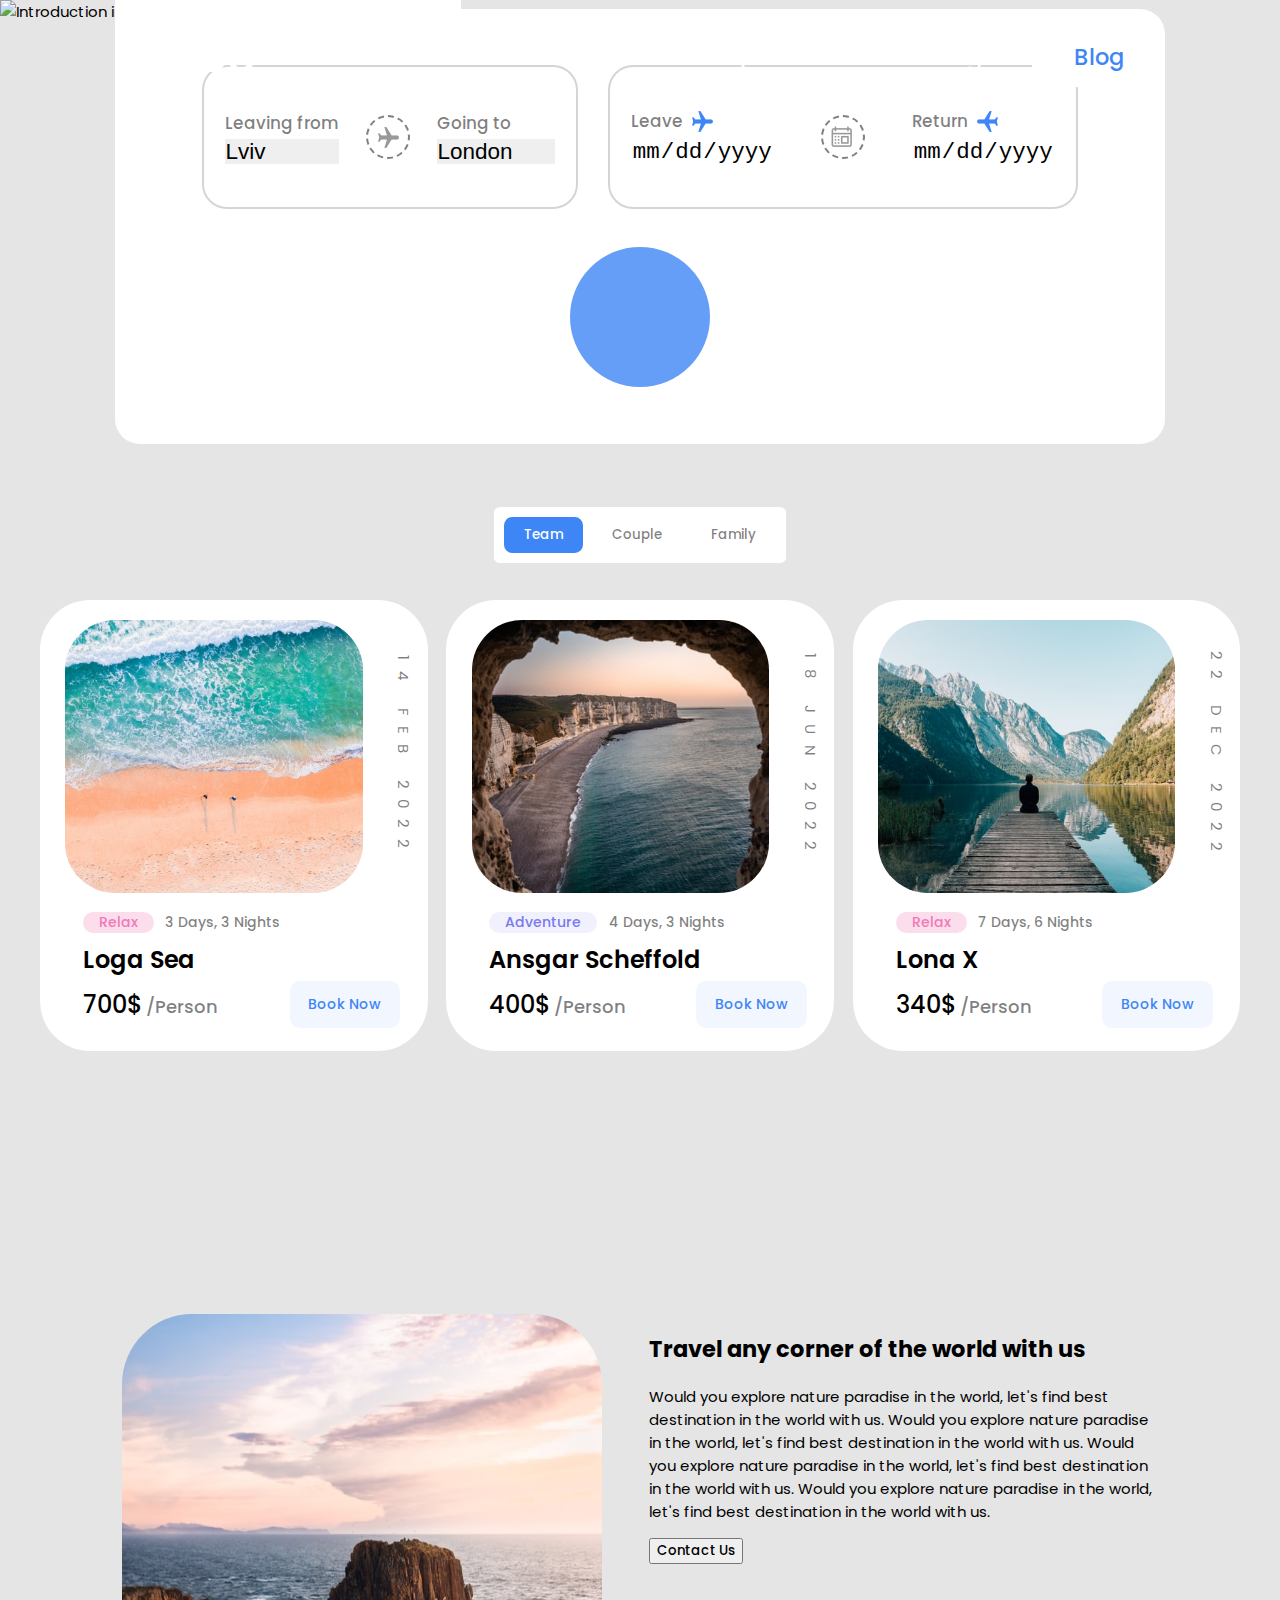
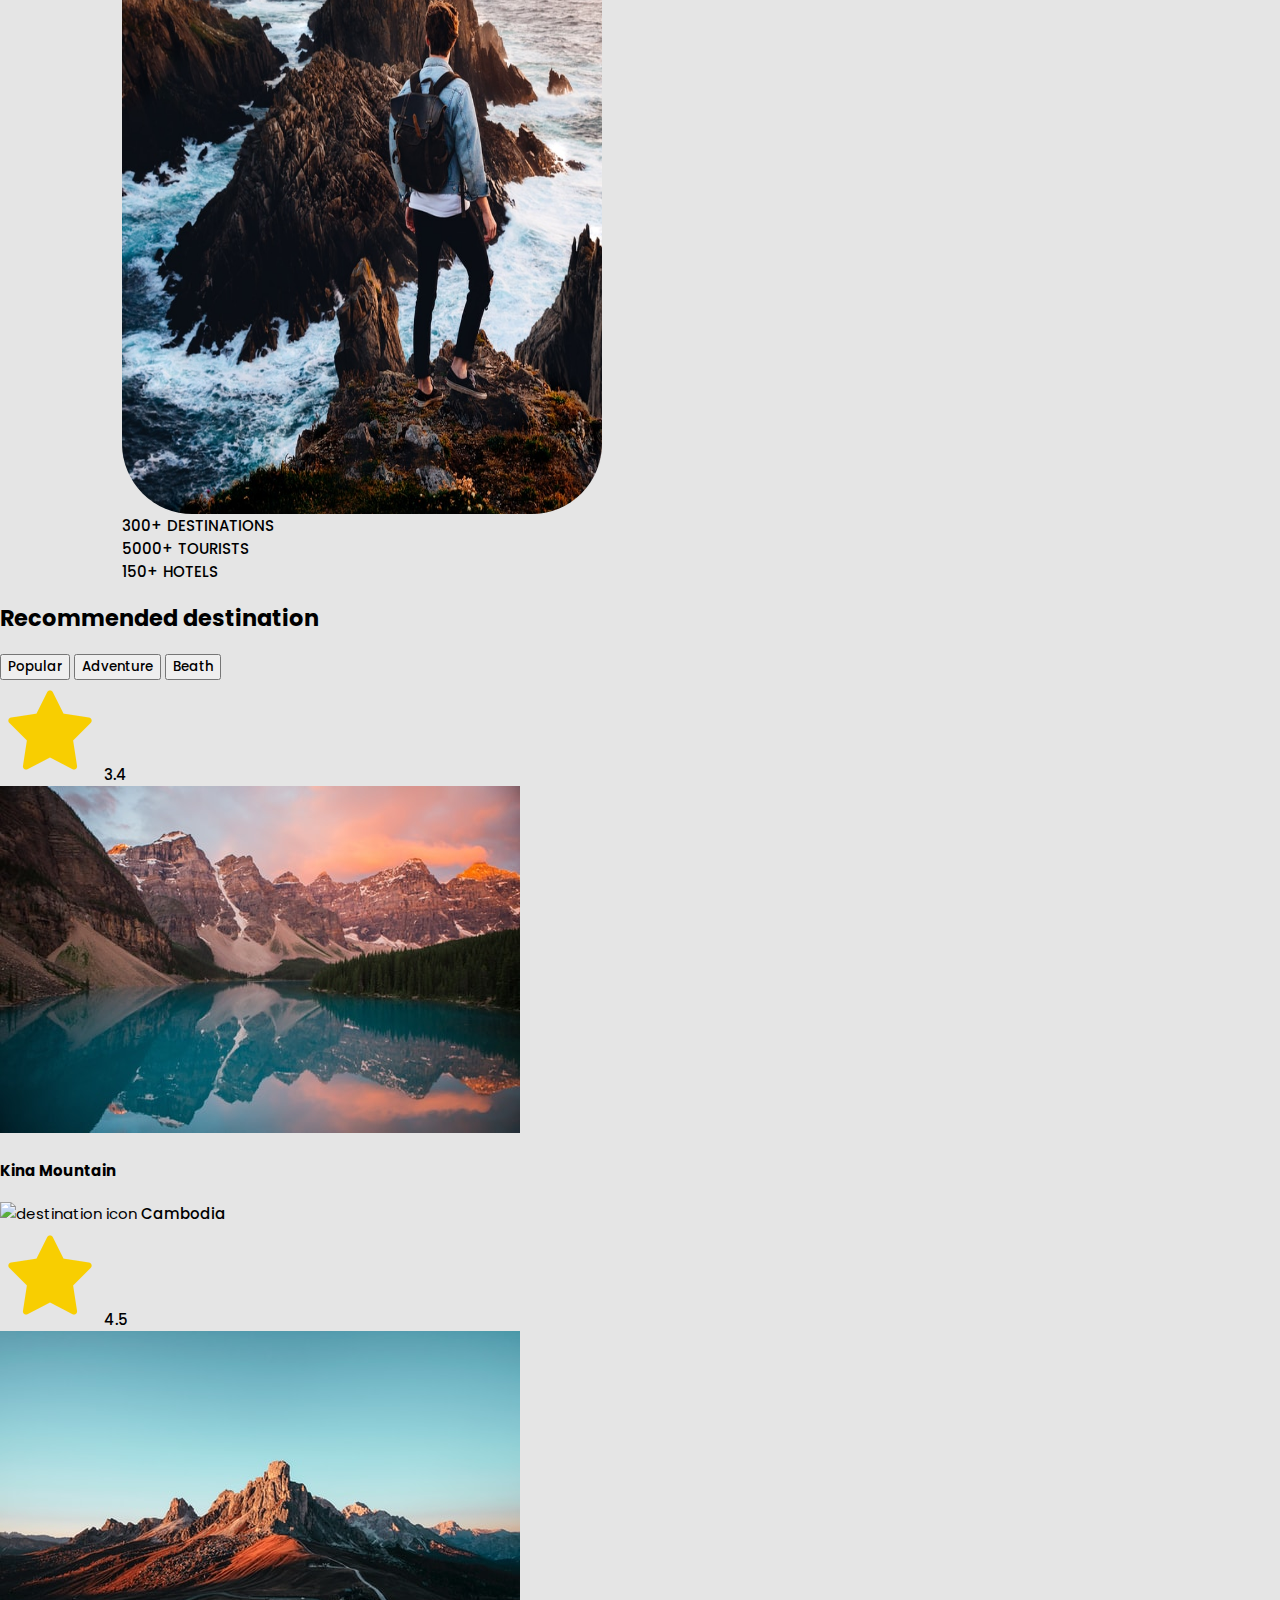
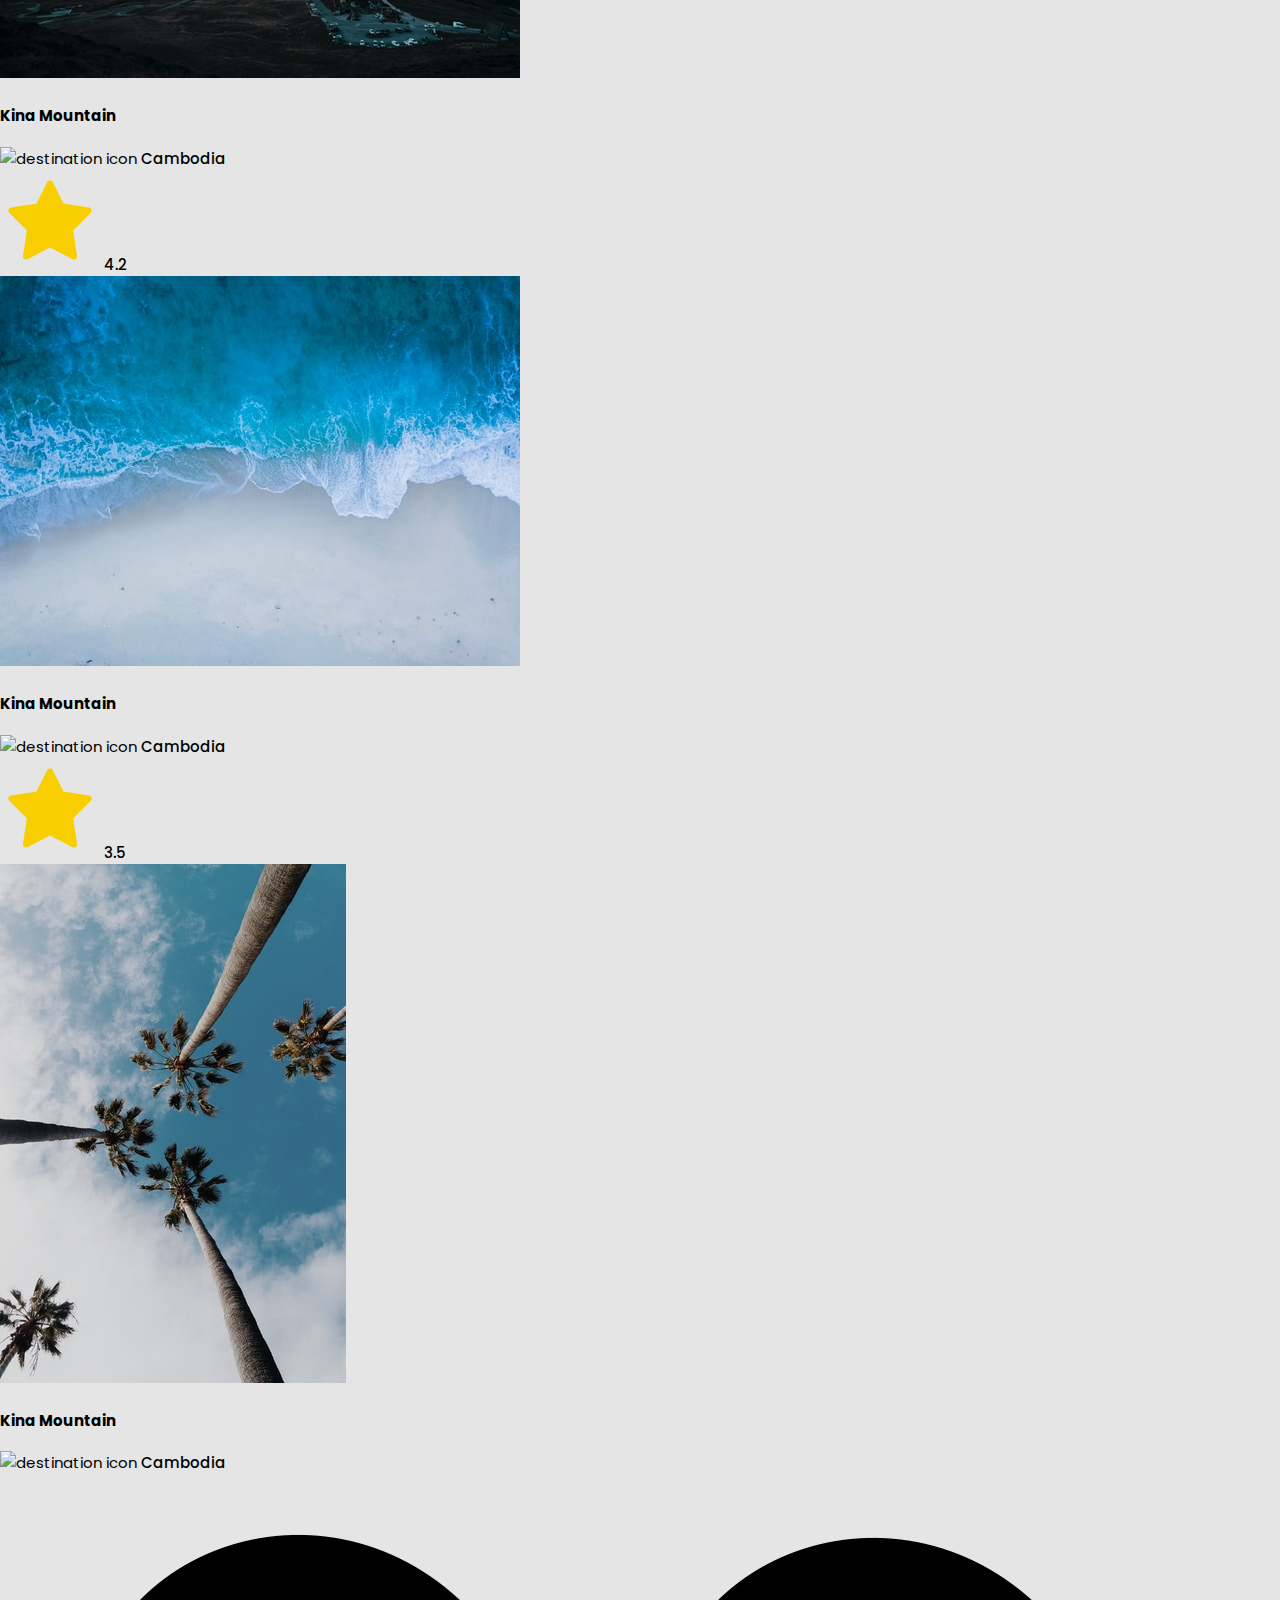
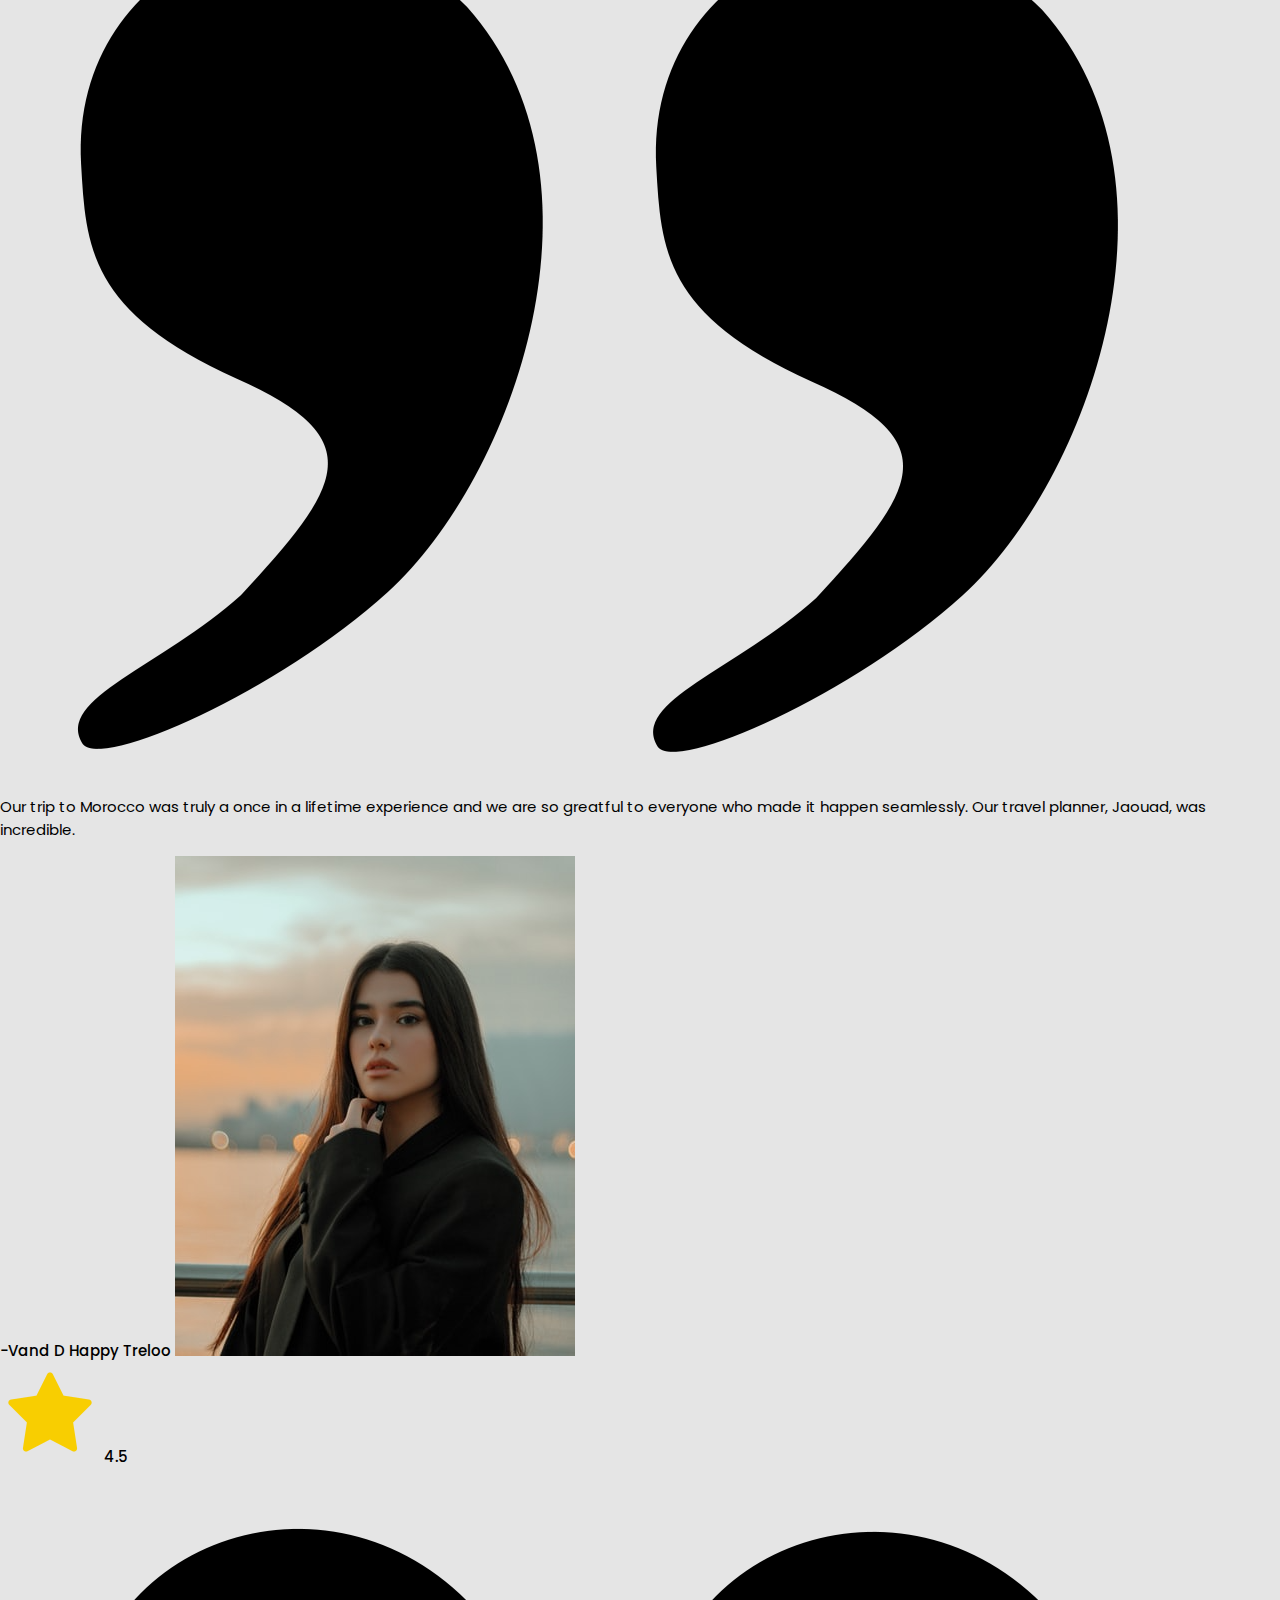
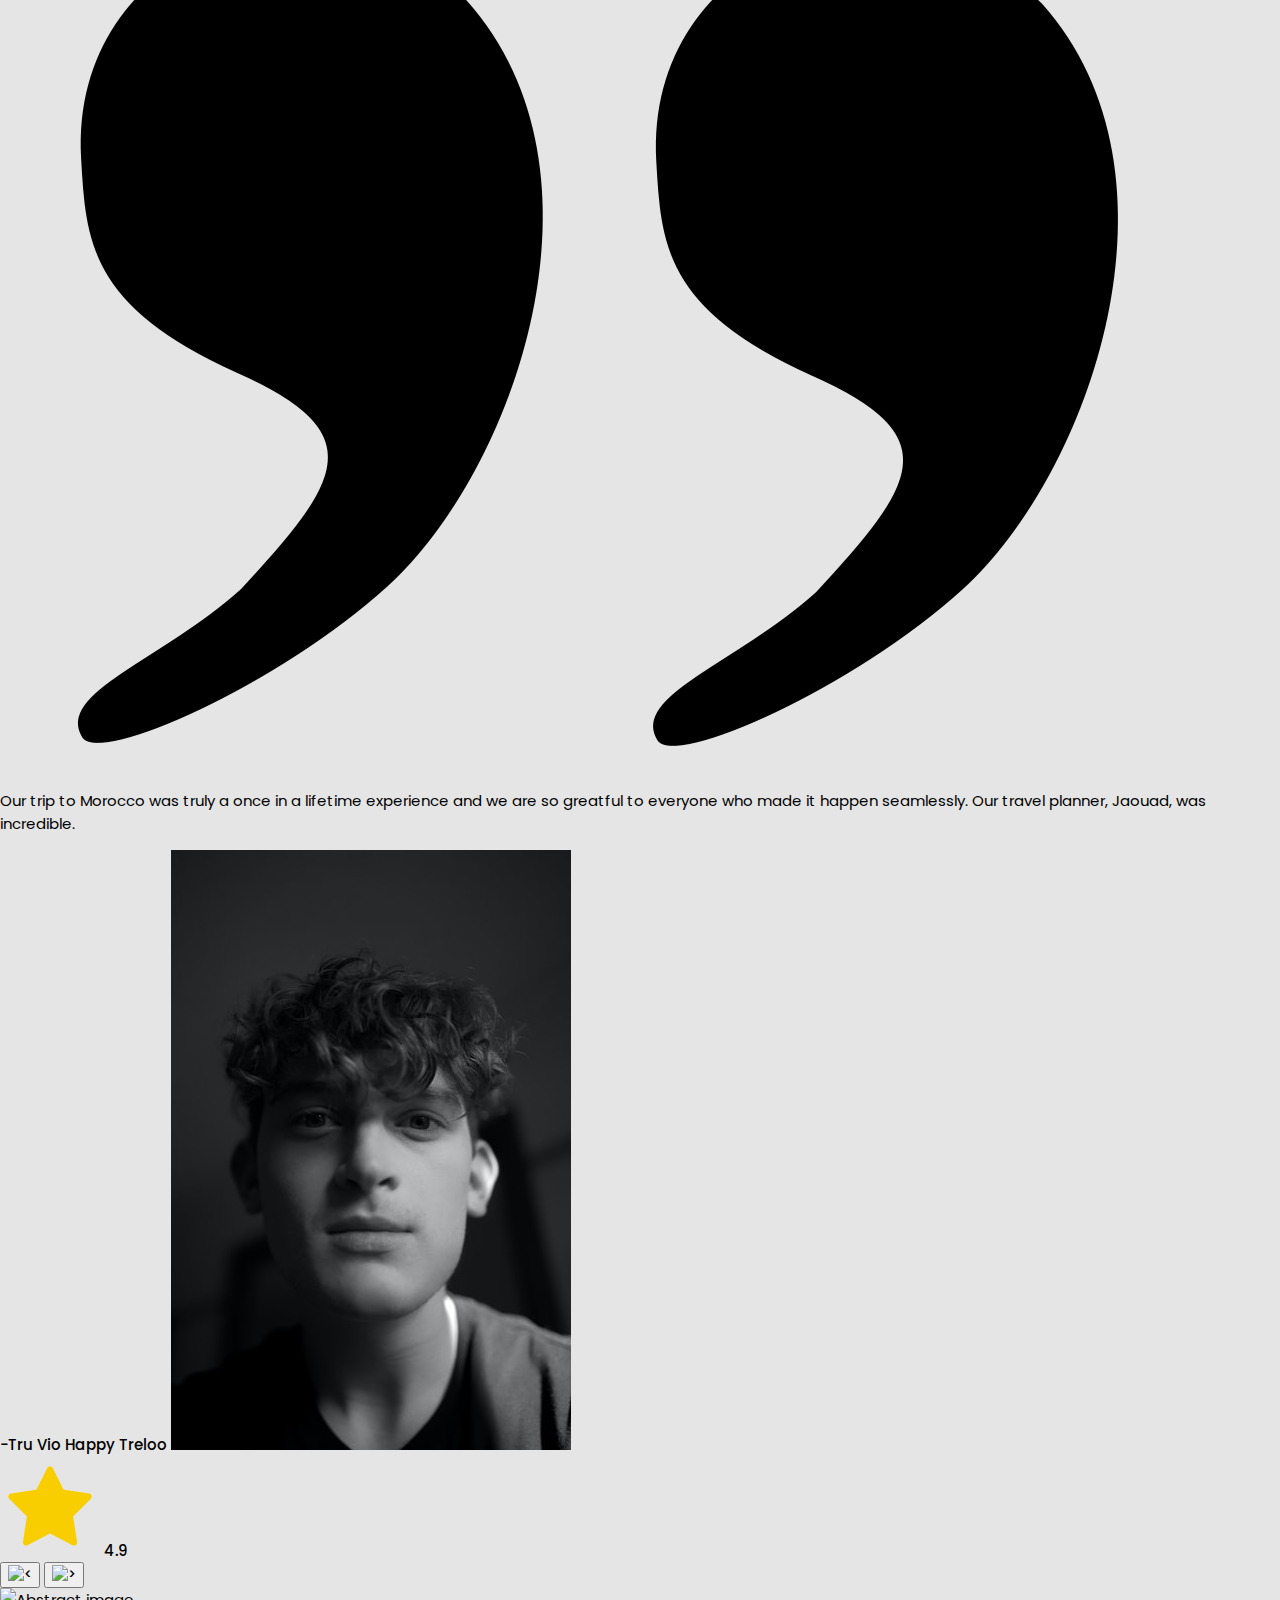
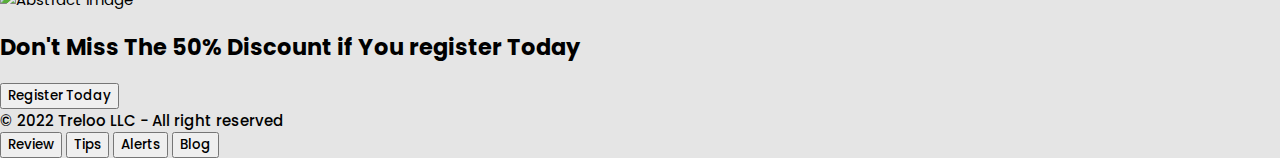
==== commit f3183bb3: "More updates" ====
--- a/index.html
+++ b/index.html
@@ -113,7 +113,7 @@
               </div>
               <div class="offer-caption">
                 <div class="offer-type-and-length">
-                  <span class="offer-type">Relax</span>
+                  <span class="offer-type relax-offer">Relax</span>
                   <span class="offer-length">3 Days, 3 Nights</span>
                 </div>
 
@@ -121,10 +121,10 @@
                   <h4>Loga Sea</h4>
                   <div class="price-and-button-bar">
                     <div class="price-div">
-                      <span>700$</span>
-                      <span>/Person</span>
+                      <span class="price">700$</span>
+                      <span class="person">/Person</span>
                     </div>
-                    <button type="button">Book now</button>
+                    <button class="book-button" type="button">Book Now</button>
                   </div>
                 </div>
               </div>
@@ -141,7 +141,7 @@
               </div>
               <div class="offer-caption">
                 <div class="offer-type-and-length">
-                  <span class="offer-type">Adventure</span>
+                  <span class="offer-type adventure-offer">Adventure</span>
                   <span class="offer-length">4 Days, 3 Nights</span>
                 </div>
 
@@ -149,10 +149,10 @@
                   <h4>Ansgar Scheffold</h4>
                   <div class="price-and-button-bar">
                     <div class="price-div">
-                      <span>400$</span>
-                      <span>/Person</span>
+                      <span class="price">400$</span>
+                      <span class="person">/Person</span>
                     </div>
-                    <button type="button">Book now</button>
+                    <button class="book-button" type="button">Book Now</button>
                   </div>
                 </div>
               </div>
@@ -169,7 +169,7 @@
               </div>
               <div class="offer-caption">
                 <div class="offer-type-and-length">
-                  <span class="offer-type">Relax</span>
+                  <span class="offer-type relax-offer">Relax</span>
                   <span class="offer-length">7 Days, 6 Nights</span>
                 </div>
 
@@ -177,10 +177,10 @@
                   <h4>Lona X</h4>
                   <div class="price-and-button-bar">
                     <div class="price-div">
-                      <span>340$</span>
-                      <span>/Person</span>
+                      <span class="price">340$</span>
+                      <span class="person">/Person</span>
                     </div>
-                    <button type="button">Book now</button>
+                    <button class="book-button" type="button">Book Now</button>
                   </div>
                 </div>
               </div>
@@ -190,31 +190,33 @@
         </div>
       </section>
       <section class="contact-us-section">
-      <div class="side-image-tab">
-        <img src="side-image.jpg" alt="Side image">
-        <div class="destinations-count">
-          <span class="side-image-big-text">300+</span>
-          <span class="side-image-small-text">DESTINATIONS</span>
-        </div>
-        <div class="tourists-count">
-          <span class="side-image-big-text">5000+</span>
-          <span class="side-image-small-text">TOURISTS</span>
-        </div>
-        <div class="hotels-count">
-          <span class="side-image-big-text">150+</span>
-          <span class="side-image-small-text">HOTELS</span>
-        </div>
-      </div>
-      <div class="side-text-tab">
-        <h2>Travel any corner of the world with us</h2>
-        <p>Would you explore nature paradise in the world, let's find best destination in the world with us.
-        Would you explore nature paradise in the world, let's find best destination in the world with us.
-        Would you explore nature paradise in the world, let's find best destination in the world with us.
-
-        Would you explore nature paradise in the world, let's find best destination in the world with us.</p>
-        <button class="contact">Contact Us</button>
-      </div>
-    </section>
+        <div class="side-image-tab">
+          <div class="side-image-wrapper">
+            <img class="side-image" src="side-image.jpg" alt="Side image">
+          </div>
+          <div class="destinations-count">
+            <span class="side-image-big-text">300+</span>
+            <span class="side-image-small-text">DESTINATIONS</span>
+          </div>
+          <div class="tourists-count">
+            <span class="side-image-big-text">5000+</span>
+            <span class="side-image-small-text">TOURISTS</span>
+          </div>
+          <div class="hotels-count">
+            <span class="side-image-big-text">150+</span>
+            <span class="side-image-small-text">HOTELS</span>
+          </div>
+        </div>
+        <div class="side-text-tab">
+          <h2>Travel any corner of the world with us</h2>
+          <p>Would you explore nature paradise in the world, let's find best destination in the world with us.
+          Would you explore nature paradise in the world, let's find best destination in the world with us.
+          Would you explore nature paradise in the world, let's find best destination in the world with us.
+
+          Would you explore nature paradise in the world, let's find best destination in the world with us.</p>
+          <button class="contact">Contact Us</button>
+        </div>
+      </section>
       <section class="recommended-destination-section">
         <h2>Recommended destination</h2>
         <div class="destination-tabs-options-div">
--- a/style.css
+++ b/style.css
@@ -176,7 +176,7 @@
     display: flex;
     flex-wrap: wrap;
     align-items: center;
-    justify-content: center;
+    justify-content: space-around;
     gap: 2.5em;
 }
 .booking-menu img{
@@ -252,15 +252,11 @@
     border: none;
 }
 .tickets-search-outer-div{
-    height:100%;
+    width: 9.375em;
     aspect-ratio: 1 / 1;
-    /* display: flex;
-    flex-direction: column; */
     background-color: rgba(62, 134, 245, 0.8);
     border-radius: 100%;
-}
-.tickets-search-inner-div{
-    
+
 }
 .tickets-search-button{
     width: 100%;
@@ -269,6 +265,9 @@
     border-radius: 0;
     box-sizing: content-box;
 }
+.offers-section{
+    padding-bottom: 15em;
+}
 .offers-heading-div{
     text-align: center;
 }
@@ -336,7 +335,7 @@
 }
 .offer-intro{
     display: flex;
-    justify-content: space-around;
+    justify-content: space-between;
 }
 .offer-image{
     object-fit: cover;
@@ -377,4 +376,96 @@
     margin-top: 100%;
     white-space: nowrap;
     letter-spacing: 1em;
-} */+} */
+.offer-caption{
+    padding-left: 1.1875em;
+    padding-right: 1em;
+}
+.offer-type-and-length{
+    padding-top: 1.25em;
+    display: flex;
+    gap: 0.75em;
+}
+.offer-type{
+    border-radius: 7.14em;
+    padding: 0 1.14em;
+    font-size: 14px;
+}
+.relax-offer{
+    color: #F178B6;
+    background-color: #FCDDEC;
+}
+.adventure-offer{
+    color: #7879F1;
+    background-color: #F1F1FD;
+}
+.offer-length{
+    color: rgba(0, 0, 0, 0.5);
+    font-size: 14px;
+}
+.offer-info{
+    padding-top: 0.625em;
+    display: flex;
+    flex-direction: column;
+    justify-items: flex-start;
+    gap: 0.25em;
+}
+.offer-info h4{
+    font-size: 24px;
+    font-weight: 600;
+    margin-block-start: 0;
+    margin-block-end: 0;
+}
+.price-and-button-bar{
+    display: flex;
+    justify-content: space-between;
+    align-items: center;
+}
+.price{
+    font-size: 24px;
+}
+.person{
+    font-size: 18px;
+    color: rgba(0, 0, 0, 0.5);
+}
+.book-button{
+    font-size: 14px;
+    border-radius: 0.714em;
+    background-color: #F2F6FF;
+    color: #3E86F5;
+    padding: 0.928em 1.35em;
+    border: none;
+}
+.contact-us-section{
+    display: flex;
+    flex-direction: row;
+}
+@media (max-width: 1200px) { 
+    .contact-us-section { 
+        flex-direction: column;
+    }
+}
+.side-image-tab{
+    width: 50%;
+    padding-left: 8.125em;
+    padding-right: 6.875em;
+    box-sizing: border-box;
+}
+.side-text-tab{
+    width: 50%;
+    padding-right: 8.125em;
+    padding-left: 0.625em;
+    box-sizing: border-box;
+}
+.side-image-wrapper{
+    border-radius: 4.6875em;
+    overflow: hidden;
+    width: 480px;
+    height: 800px;
+    object-fit: fill;
+}
+.side-image-wrapper img{
+    width: 480px;
+    height: 800px;
+    object-fit: fill;
+}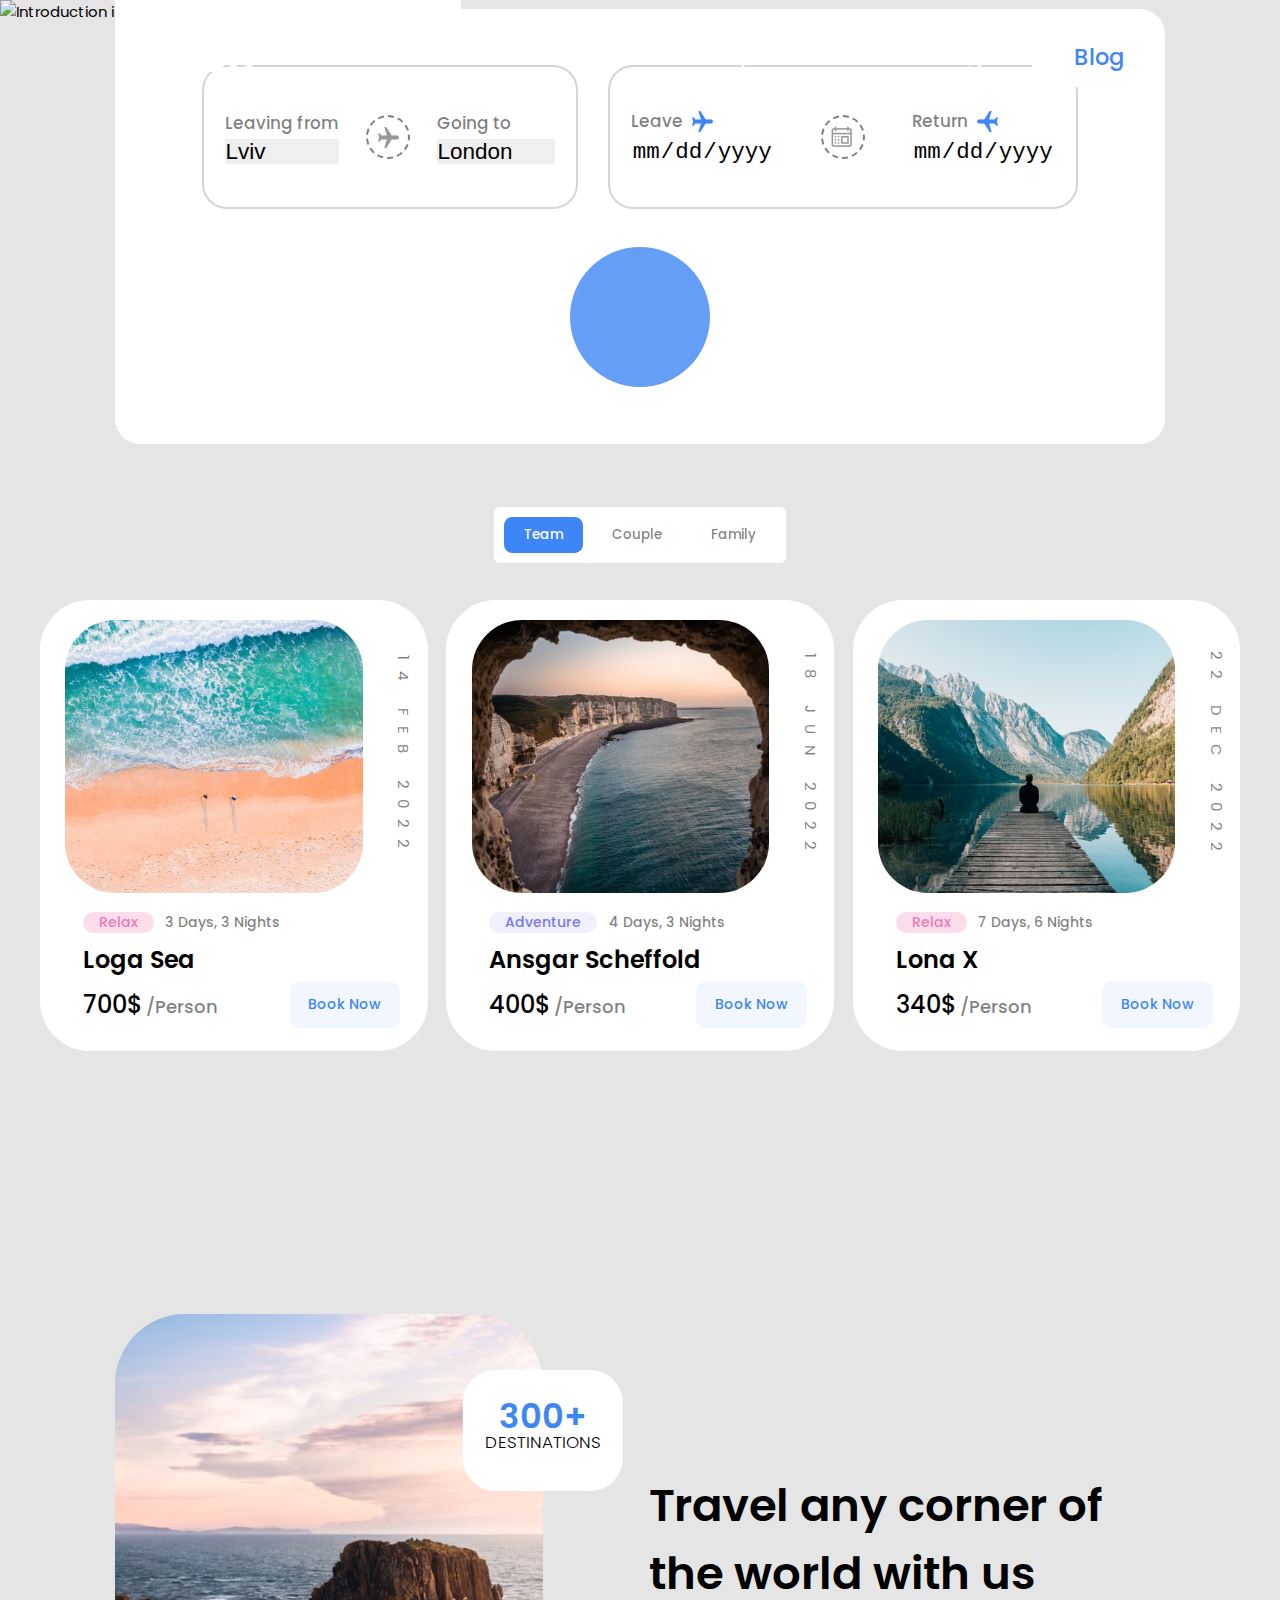
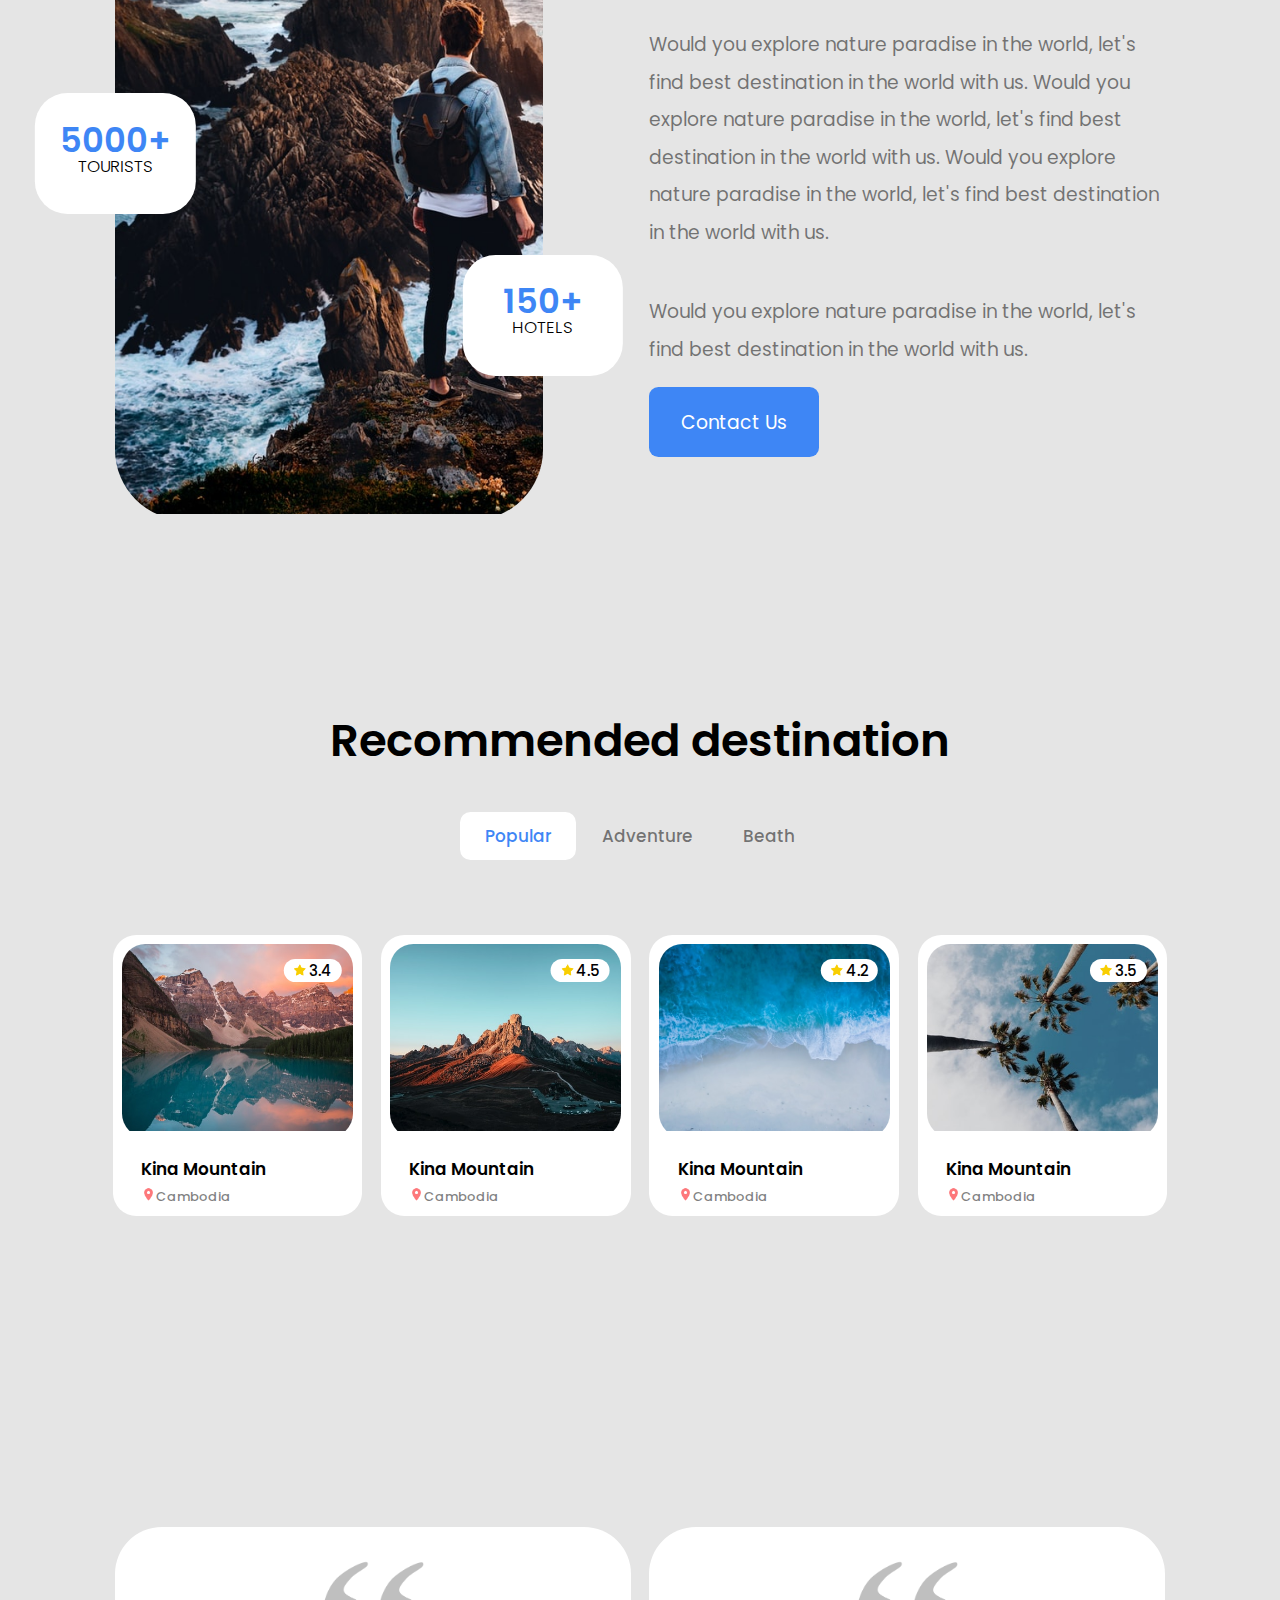
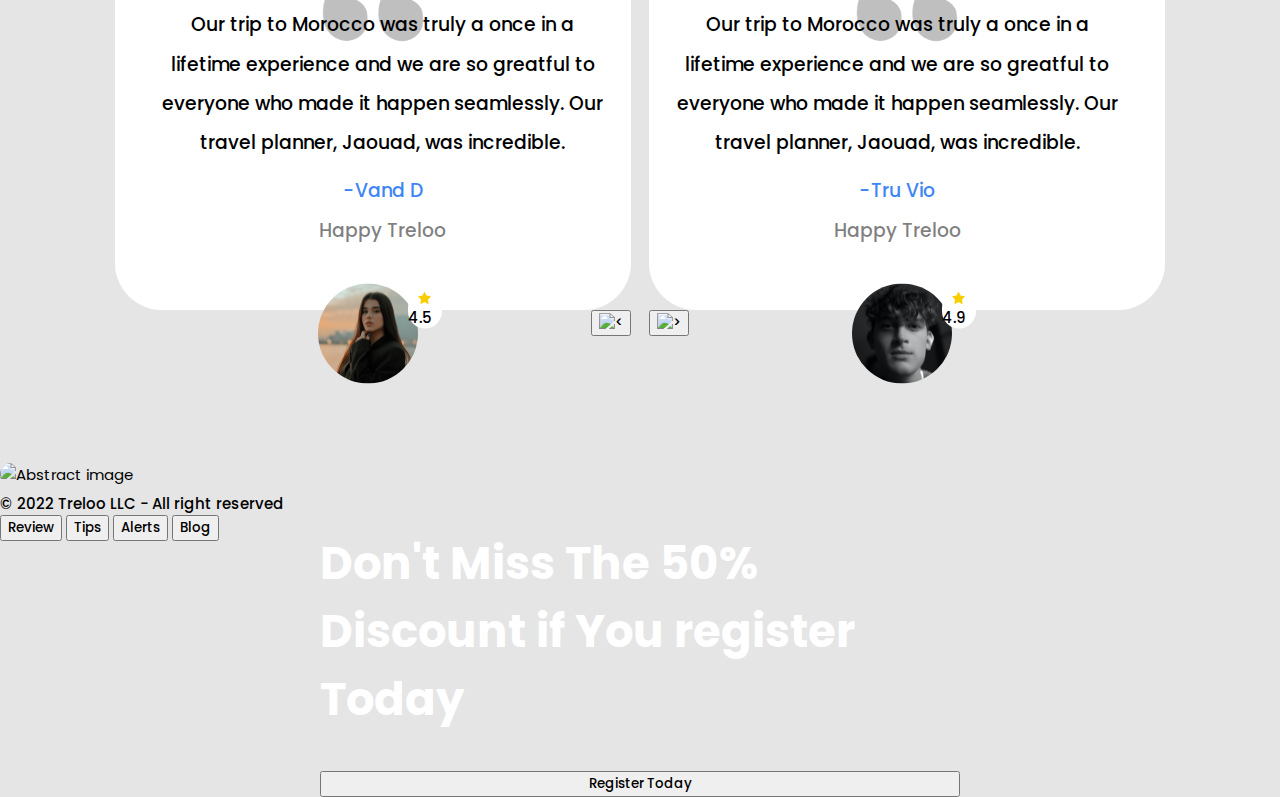
==== commit d810e3f1: "More updates" ====
--- a/index.html
+++ b/index.html
@@ -192,113 +192,155 @@
       <section class="contact-us-section">
         <div class="side-image-tab">
           <div class="side-image-wrapper">
-            <img class="side-image" src="side-image.jpg" alt="Side image">
-          </div>
-          <div class="destinations-count">
-            <span class="side-image-big-text">300+</span>
-            <span class="side-image-small-text">DESTINATIONS</span>
-          </div>
-          <div class="tourists-count">
-            <span class="side-image-big-text">5000+</span>
-            <span class="side-image-small-text">TOURISTS</span>
-          </div>
-          <div class="hotels-count">
-            <span class="side-image-big-text">150+</span>
-            <span class="side-image-small-text">HOTELS</span>
+            <div class="side-image-container">
+              <img class="side-image" src="side-image.jpg" alt="Side image">
+            </div>
+            <div class="destinations-count side-image-bar">
+              <div class="side-image-text-container">
+                <span class="side-image-big-text">300+</span>
+                <span class="side-image-small-text">DESTINATIONS</span>
+              </div>
+            </div>
+            <div class="tourists-count side-image-bar">
+              <div class="side-image-text-container">
+                <span class="side-image-big-text">5000+</span>
+                <span class="side-image-small-text">TOURISTS</span>
+              </div>
+            </div>
+            <div class="hotels-count side-image-bar">
+              <div class="side-image-text-container">
+                <span class="side-image-big-text">150+</span>
+                <span class="side-image-small-text">HOTELS</span>
+              </div>
+            </div>
           </div>
         </div>
         <div class="side-text-tab">
           <h2>Travel any corner of the world with us</h2>
           <p>Would you explore nature paradise in the world, let's find best destination in the world with us.
           Would you explore nature paradise in the world, let's find best destination in the world with us.
-          Would you explore nature paradise in the world, let's find best destination in the world with us.
-
           Would you explore nature paradise in the world, let's find best destination in the world with us.</p>
+          <br>
+          <p>Would you explore nature paradise in the world, let's find best destination in the world with us.</p>
           <button class="contact">Contact Us</button>
         </div>
       </section>
       <section class="recommended-destination-section">
-        <h2>Recommended destination</h2>
-        <div class="destination-tabs-options-div">
-          <button class="tab-button">Popular</button>
-          <button class="tab-button">Adventure</button>
-          <button class="tab-button">Beath</button>
+        <div class="recommended-destination-heading-div">
+          <h2 class="recommended-destination-heading">Recommended destination</h2>
+        </div>
+        <div class="destination-options-tab-bar">
+          <div class="destination-options-tab">
+            <button class="tab-button active-tab-button">Popular</button>
+            <button class="tab-button">Adventure</button>
+            <button class="tab-button">Beath</button>
+          </div>
         </div>
         <div class="destinations-images-tab">
-          <article>
-            <div class="destination-rating-div">
-              <img src="star.png" alt="Star">
-              <span class="rating-mark">3.4</span>
-            </div>
-            <img src="destination1.jpg" alt="Destination 1 image">
-            <h4>Kina Mountain</h4>
+          <!-- <div class="destination-articles-group first-destination-group">
+            
+          </div> -->
+          <article class="destination">
+            <div class="destination-image-wrapper">
+              <div class="destination-rating-div">
+                <img class="star" src="star.png" alt="Star">
+                <span class="rating-mark">3.4</span>
+              </div>
+              <img class="destination-image" src="destination1.jpg" alt="Destination 1 image">
+            </div>
             <footer class="destination-article-footer">
-              <img src="destination-icon.jpg" alt="destination icon">
-              <span class="destination-country">Cambodia</span>
+              <h4>Kina Mountain</h4>
+              <span class="destination-mark-wrapper">
+                <img src="destination-icon.png" alt="destination icon">
+                <span class="destination-country">Cambodia</span>
+              </span>
             </footer>
           </article>
-          <article>
-            <div class="destination-rating-div">
-              <img src="star.png" alt="Star">
-              <span class="rating-mark">4.5</span>
-            </div>
-            <img src="destination2.jpg" alt="Destination 2 image">
-            <h4>Kina Mountain</h4>
+          <article class="destination">
+            <div class="destination-image-wrapper">
+              <div class="destination-rating-div">
+                <img class="star" src="star.png" alt="Star">
+                <span class="rating-mark">4.5</span>
+              </div>
+              <img class="destination-image" src="destination2.jpg" alt="Destination 2 image">
+            </div>
             <footer class="destination-article-footer">
-              <img src="destination-icon.jpg" alt="destination icon">
-              <span class="destination-country">Cambodia</span>
+              <h4>Kina Mountain</h4>
+              <span class="destination-mark-wrapper">
+                <img src="destination-icon.png" alt="destination icon">
+                <span class="destination-country">Cambodia</span>
+              </span>
             </footer>
           </article>
-          <article>
-            <div class="destination-rating-div">
-              <img src="star.png" alt="Star">
-              <span class="rating-mark">4.2</span>
-            </div>
-            <img src="destination3.jpg" alt="Destination 3 image">
-            <h4>Kina Mountain</h4>
+          <!-- <div class="destination-articles-group second-destination-group">
+            
+          </div> -->
+          <article class="destination">
+            <div class="destination-image-wrapper">
+              <div class="destination-rating-div">
+                <img class="star" src="star.png" alt="Star">
+                <span class="rating-mark">4.2</span>
+              </div>
+              <img class="destination-image" src="destination3.jpg" alt="Destination 3 image">
+            </div>
             <footer class="destination-article-footer">
-              <img src="destination-icon.jpg" alt="destination icon">
-              <span class="destination-country">Cambodia</span>
+              <h4>Kina Mountain</h4>
+              <span class="destination-mark-wrapper">
+                <img src="destination-icon.png" alt="destination icon">
+                <span class="destination-country">Cambodia</span>
+              </span>
             </footer>
           </article>
-          <article>
-            <div class="destination-rating-div">
-              <img src="star.png" alt="Star">
-              <span class="rating-mark">3.5</span>
-            </div>
-            <img src="destination4.jpg" alt="Destination 4 image">
-            <h4>Kina Mountain</h4>
+          <article class="destination">
+            <div class="destination-image-wrapper">
+              <div class="destination-rating-div">
+                <img class="star" src="star.png" alt="Star">
+                <span class="rating-mark">3.5</span>
+              </div>
+              <img class="destination-image" src="destination4.jpg" alt="Destination 4 image">
+            </div>
             <footer class="destination-article-footer">
-              <img src="destination-icon.jpg" alt="destination icon">
-              <span class="destination-country">Cambodia</span>
+              <h4>Kina Mountain</h4>
+              <span class="destination-mark-wrapper">
+                <img src="destination-icon.png" alt="destination icon">
+                <span class="destination-country">Cambodia</span>
+              </span>
             </footer>
           </article>
         </div>
       </section>
       <section class="review-section">
         <div class="reviews-tab">
-          <article class="review-article">
-            <img src="quotes.png" alt="quotes">
-            <p class="review-text">Our trip to Morocco was truly a once in a lifetime experience and we are so greatful to everyone who made it happen seamlessly. Our travel planner, Jaouad, was incredible.</p>
-            <span class="review-author-name">-Vand D</span>
-            <span class="service-provider">Happy Treloo</span>
-            <img src="author1.png" alt="Author image">
-            <div class="review-rating-tab">
-              <img src="star.png" alt="Star">
-              <span class="review-rating-mark">4.5</span>
-            </div>
-          </article>
-          <article class="review-article">
-            <img src="quotes.png" alt="quotes">
-            <p class="review-text">Our trip to Morocco was truly a once in a lifetime experience and we are so greatful to everyone who made it happen seamlessly. Our travel planner, Jaouad, was incredible.</p>
-            <span class="review-author-name">-Tru Vio</span>
-            <span class="service-provider">Happy Treloo</span>
-            <img src="author2.png" alt="Author image">
-            <div class="review-rating-tab">
-              <img src="star.png" alt="Star">
-              <span class="review-rating-mark">4.9</span>
-            </div>
-          </article>
+          <div class="review-wrapper">
+            <article class="review-article left-review">
+              <img class="quotes-image" src="quotes.png" alt="quotes">
+              <p class="review-text">Our trip to Morocco was truly a once in a lifetime experience and we are so greatful to everyone who made it happen seamlessly. Our travel planner, Jaouad, was incredible.</p>
+              <span class="review-author-name">-Vand D</span>
+              <span class="service-provider">Happy Treloo</span>
+              <div class="author-tab">
+                <img src="author1.png" alt="Author image">
+                <div class="review-rating-tab">
+                  <img src="star.png" alt="Star">
+                  <span class="review-rating-mark">4.5</span>
+                </div>
+              </div>
+            </article>
+          </div>
+          <div class="review-wrapper">
+            <article class="review-article right-review">
+              <img class="quotes-image" src="quotes.png" alt="quotes">
+              <p class="review-text">Our trip to Morocco was truly a once in a lifetime experience and we are so greatful to everyone who made it happen seamlessly. Our travel planner, Jaouad, was incredible.</p>
+              <span class="review-author-name">-Tru Vio</span>
+              <span class="service-provider">Happy Treloo</span>
+              <div class="author-tab">
+                <img src="author2.png" alt="Author image">
+                <div class="review-rating-tab">
+                  <img src="star.png" alt="Star">
+                  <span class="review-rating-mark">4.9</span>
+                </div>
+              </div>
+            </article>
+          </div>
         </div>
         <div class="reviews-buttons-tab">
           <button class="review-button"><img src="left-arrow.jpg" alt="<"></button>
@@ -307,8 +349,10 @@
       </section>
       <section class="register-section">
         <img src="№№global.jpg" alt="Abstract image">
-        <h2>Don't Miss The 50% Discount if You register Today</h2>
-        <button class="register-button">Register Today</button>
+        <div>
+          <h2>Don't Miss The 50% Discount if You register Today</h2>
+          <button class="register-button">Register Today</button>
+        </div>
       </section>
     </main>
     <footer>
--- a/style.css
+++ b/style.css
@@ -439,6 +439,8 @@
 .contact-us-section{
     display: flex;
     flex-direction: row;
+    align-items: center;
+   
 }
 @media (max-width: 1200px) { 
     .contact-us-section { 
@@ -447,25 +449,340 @@
 }
 .side-image-tab{
     width: 50%;
-    padding-left: 8.125em;
-    padding-right: 6.875em;
+    padding-left: 9%;
+    padding-right: 7.6%;
     box-sizing: border-box;
 }
 .side-text-tab{
     width: 50%;
-    padding-right: 8.125em;
-    padding-left: 0.625em;
+    padding-right: 9%;
+    padding-left: 0.7%;
+    padding-top: 6.375em;
     box-sizing: border-box;
 }
 .side-image-wrapper{
+    position: relative;
+}
+.side-image-container{
+    overflow: hidden;
     border-radius: 4.6875em;
-    overflow: hidden;
-    width: 480px;
-    height: 800px;
-    object-fit: fill;
 }
 .side-image-wrapper img{
     width: 480px;
     height: 800px;
-    object-fit: fill;
-}+    object-fit: cover;
+}
+.side-image-bar{
+    height: 15%;
+    width: 37.5%;
+    box-sizing: border-box;
+    position: absolute;
+    z-index: 1;
+    background-color: #FFFFFF;
+    border-radius: 2.1875em;
+    padding: 1.625em 0;
+    display: flex;
+    justify-items: center;
+    justify-content: center;
+    align-items: center;
+}
+.side-image-bar .side-image-big-text{
+    font-weight: 600;
+    color: #3E86F5;
+}
+.side-image-text-container{
+    display: flex;
+    flex-direction: column;
+    justify-items: center;
+    align-items: center;
+}
+.side-image-small-text{
+    transform: translate(0, -50%);
+    font-weight: 300;
+    font-size: 1.125em;
+}
+.destinations-count{
+    top: 7%;
+    left: 100%;
+    transform: translate(-50%, 0);
+}
+.tourists-count{
+    top: 47.125%;
+    transform: translate(-50%, 0);
+}
+.hotels-count{
+    top: 67.125%;
+    left: 100%;
+    transform: translate(-50%, 0);
+}
+.side-image-bar .side-image-big-text{
+    font-size: 2.25em;
+    font-weight: 600;
+}
+.side-text-tab h2{
+    font-size: 3em;
+    font-weight: 600;
+    margin-block-start: 0;
+    margin-block-end: 0;
+    padding-bottom: 0.417em;
+}
+.side-text-tab p{
+    font-size: 1.25em;
+    font-weight: 400;
+    line-height: 2em;
+    margin-block-start: 0;
+    margin-block-end: 0;
+    padding-bottom: 1em;
+    color: rgba(0, 0, 0, 0.5);
+}
+.contact{
+    font-size: 1.25em;
+    font-weight: 400;
+    border-radius: 0.5em;
+    border: none;
+    background-color: #3E86F5;
+    padding: 1.1em 1.7em;
+    color: #FFFFFF;
+}
+.recommended-destination-section{
+    padding-bottom: 14.4375em;
+}
+.recommended-destination-heading-div{
+    text-align: center;
+    padding: 12.5em 0 0 0;
+}
+.recommended-destination-heading{
+    padding: 0 0 0.83em 0;
+    font-size: 3em;
+    font-weight: 600;
+    margin: 0;
+}
+.destination-options-tab-bar{
+    display: flex;
+    justify-content: center;
+    padding-bottom: 2.5em;
+}
+.destination-options-tab{
+    display: flex;
+    justify-content: center;
+}
+.tab-button{
+    color: rgba(0, 0, 0, 0.5);
+    font-size: 1.125em;
+    padding: 0.625em 1.5em;
+    background-color: inherit;
+    border: none;
+}
+.active-tab-button{
+    color: #3E86F5;
+    background-color: #FFFFFF;
+    border-radius: 0.625em;
+}
+.destinations-images-tab{
+    padding-top: 2.5em;
+    display: flex;
+    flex-wrap: wrap;
+    justify-content: center;
+    gap: 1.25em;
+    position: relative;
+}
+.destination-articles-group{
+    display: flex;
+    justify-content: center;
+    gap: 1.25em;
+    max-width: 50%;
+    width: fit-content;
+}
+.first-destination-group{
+    
+}
+.second-destination-group{
+    
+}
+.destination{
+    padding: 0.625em;
+    background-color: #FFFFFF;
+    width: 19.5%;
+    box-sizing: border-box;
+    position: relative;
+    border-radius: 1.5625em;
+}
+.destination-image-wrapper{
+    position: relative;
+    width: 100%;
+    border-radius: 1.5625em;
+    overflow: hidden;
+}
+.destination-image{
+    object-fit: cover;
+    width: 100%;
+    height: 12.5em;
+}
+.destination-rating-div{
+    position: absolute;
+    background-color: #FFFFFF;
+    border-radius: 1.5625em;
+    left: 100%;
+    top: 1em;
+    transform: translate(-120%, 0);
+    display: flex;
+    align-items: center;
+    justify-content: space-around;
+    gap: 0.125em;
+    padding: 0 0.625em;
+}
+.star{
+    width: 0.9375em;
+}
+.destination-article-footer{
+    padding-top: 1.25em;
+    padding-left: 1.25em;
+}
+.destination-article-footer h4{
+    font-size: 1.125em;
+    font-weight: 600;
+    margin-block-start: 0;
+    margin-block-end: 0;
+    margin-bottom: 0.28em;
+}
+.destination-mark-wrapper{
+    display: flex;
+    justify-items: flex-start;
+    align-items: flex-start;
+}
+.destination-article-footer .destination-country{
+    color: rgba(0, 0, 0, 0.5);
+    font-size: 0.875em;
+    font-weight: 500;
+}
+.destination-article-footer img{
+    height: 1em;
+    width: 1em;
+}
+.review-section{
+    padding-top: 6.25em;
+    padding-bottom: 8.5em;
+}
+.reviews-tab{
+    display: flex;
+    justify-content: center;
+    gap: 1.25em;
+    padding-left: 9%;
+    padding-right: 9%;
+}
+.review-wrapper{
+    position: relative;
+}
+.review-article{
+    border-radius: 3.125em;
+    padding-top: 5.25em;
+    background-color: #FFFFFF;
+    box-sizing: border-box;
+    /* display: flex;
+    justify-items: center;
+    flex-direction: column; */
+    padding-bottom: 4em;
+}
+.quotes-image{
+    position: absolute;
+    width: 22.5%;
+    top: 8.8%;
+    left: 50%;
+    transform: translate(-50%, 0) rotate(180deg);
+    opacity: 25%;
+}
+.left-review{
+    padding-left: 8.1%;
+    padding-right: 4.3%;
+}
+.right-review{
+    padding-right: 8.1%;
+    padding-left: 4.3%;
+}
+.review-text{
+    font-size: 1.25em;
+    font-weight: 500;
+    text-align: center;
+    line-height: 2.09em;
+    margin-block-start: 0;
+    margin-block-end: 0;
+
+}
+.review-author-name{
+    padding-top: 0.5em;
+    display: block;
+    text-align: center;
+    color: #3E86F5;
+    font-size: 1.25em;
+    font-weight: 500;
+    line-height: 2.09em;
+}
+.service-provider{
+    display: block;
+    text-align: center;
+    color: rgba(0, 0, 0, 0.5);
+    font-size: 1.25em;
+    font-weight: 500;
+    line-height: 2.09em;
+}
+.author-tab{
+    position: absolute;
+    top: 100%;
+    left: 50%;
+    transform: translate(-55%, -25%);
+    
+}
+.author-tab img{
+    border-radius: 100%;
+    width: 17%;
+    aspect-ratio: 1/1;
+    object-fit: cover;
+    width: 100px;
+}
+.review-rating-tab{
+    position: absolute;
+    top: 7%;
+    left: 90%;
+    background-color: #FFFFFF;
+    border-radius: 1.5625em;
+    
+}
+.review-rating-tab img{
+    width: 1em;
+    display: flex;
+    align-items: center;
+    justify-content: space-around;
+    gap: 0.125em;
+    padding: 0 0.625em;
+}
+.reviews-buttons-tab{
+    display: flex;
+    justify-content: center;
+    gap: 1.25em;
+}
+
+.register-section{
+
+}
+.register-section img{
+    width: 82%;
+    border-radius: 6.25em;
+    overflow: hidden;
+    object-fit: cover;
+}
+.register-section div{
+    left: 50%;
+    transform: translate(-50%);
+    position: absolute;
+    display: flex;
+    justify-content: center;
+    flex-direction: column;
+}
+.register-section h2{
+    color: white;
+    font-size: 3em;
+
+}
+.register-section{
+    bo
+}
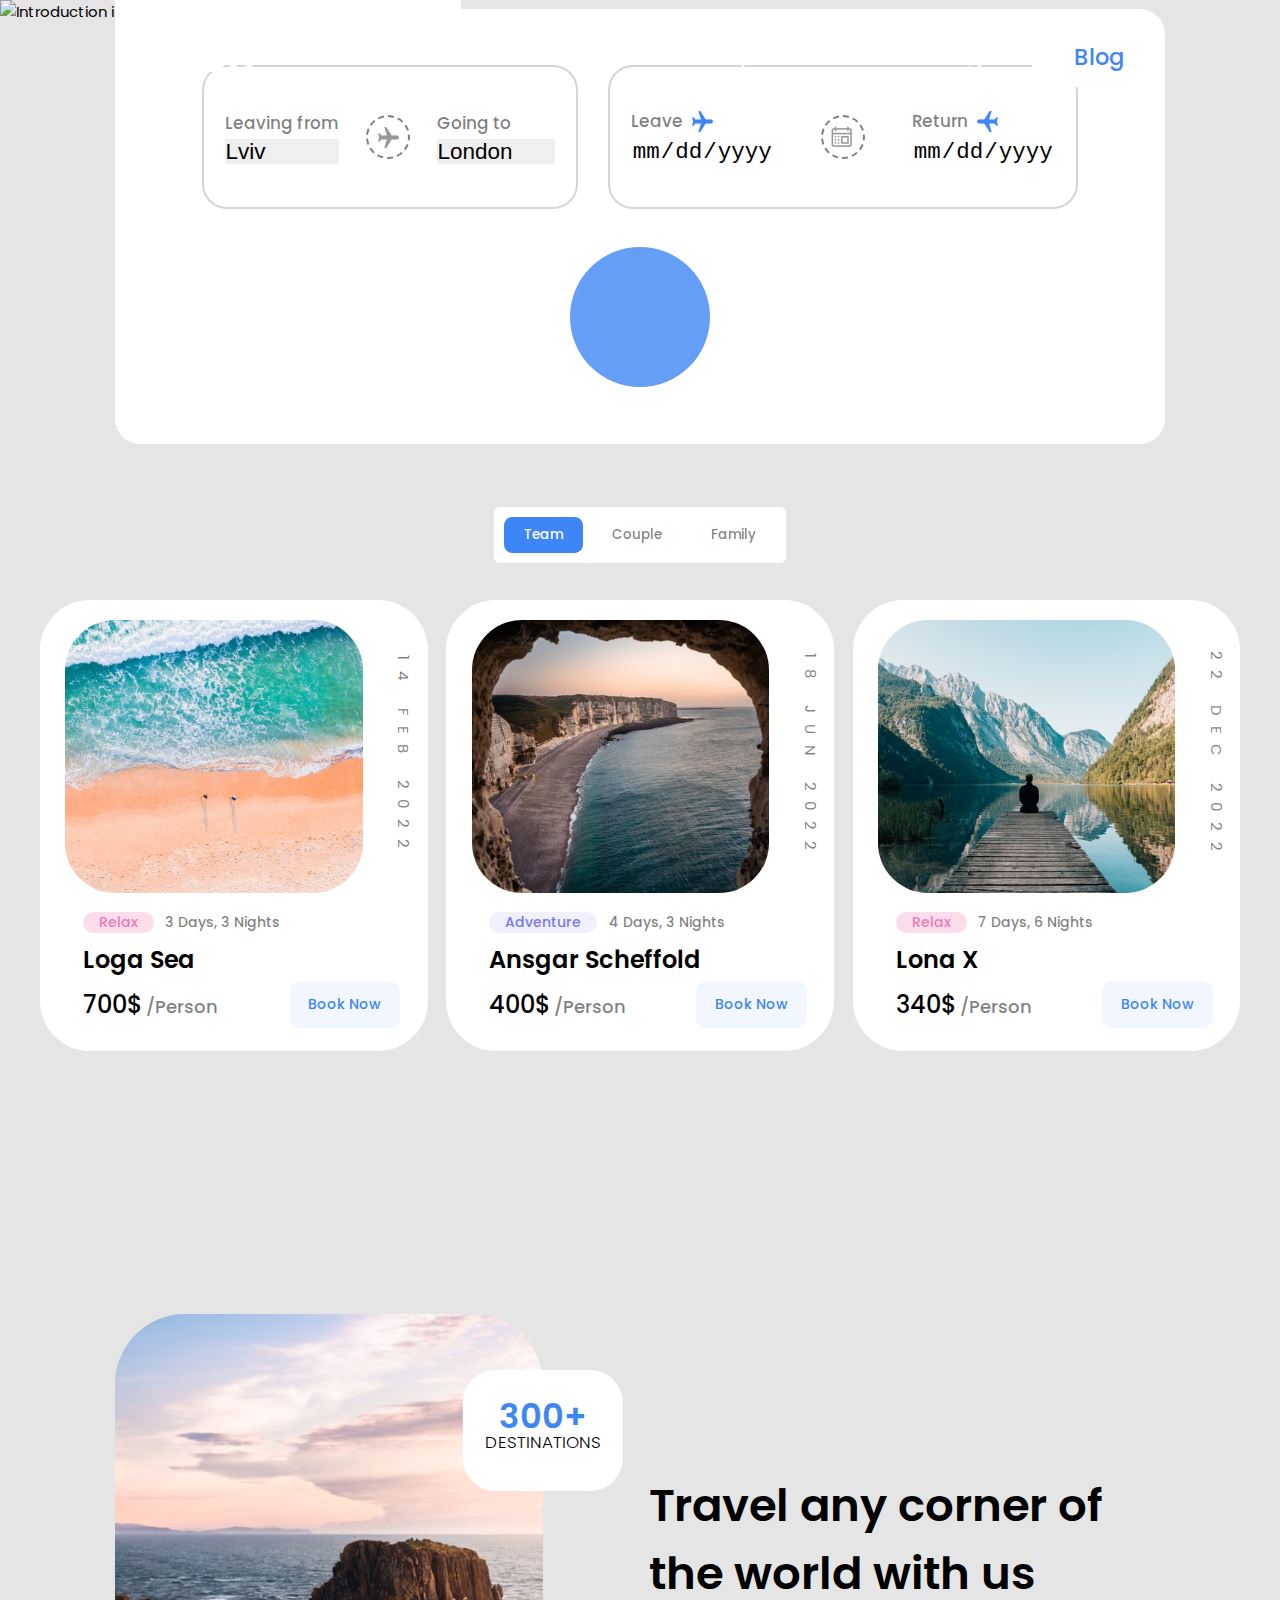
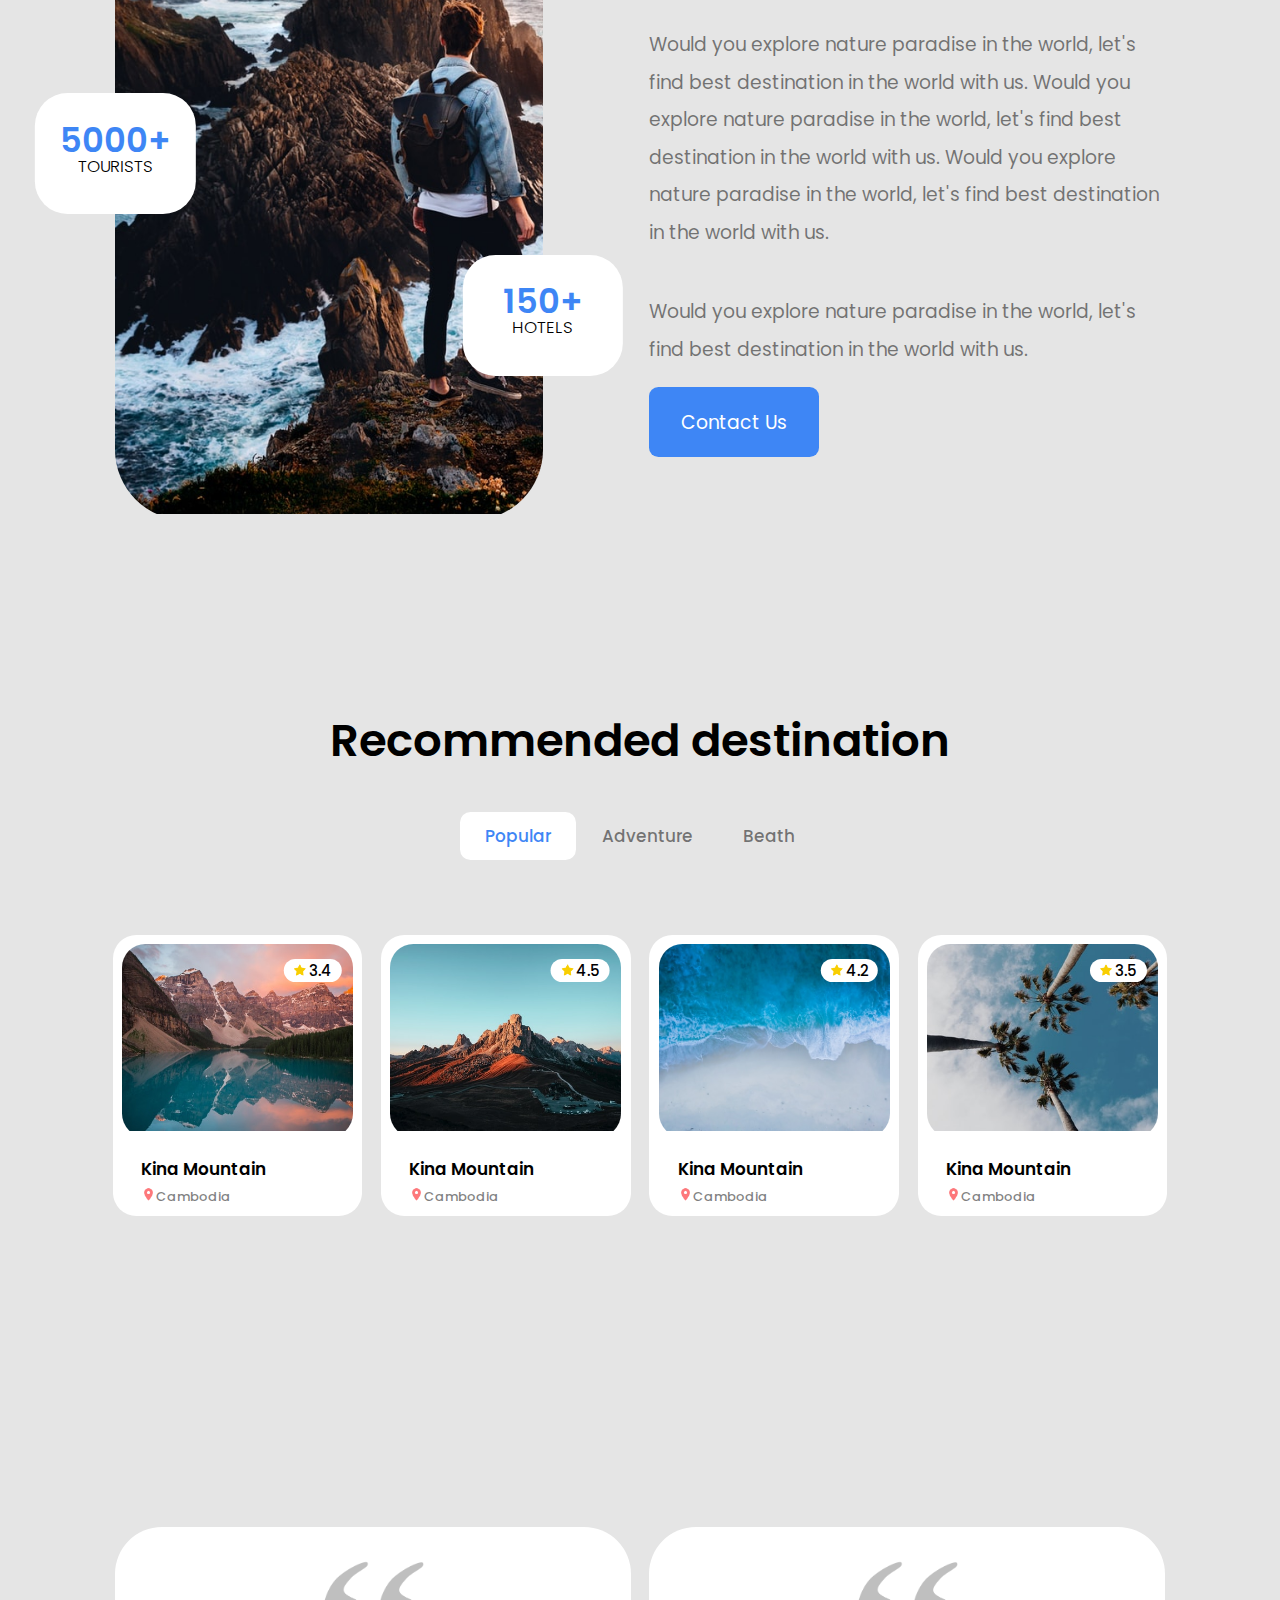
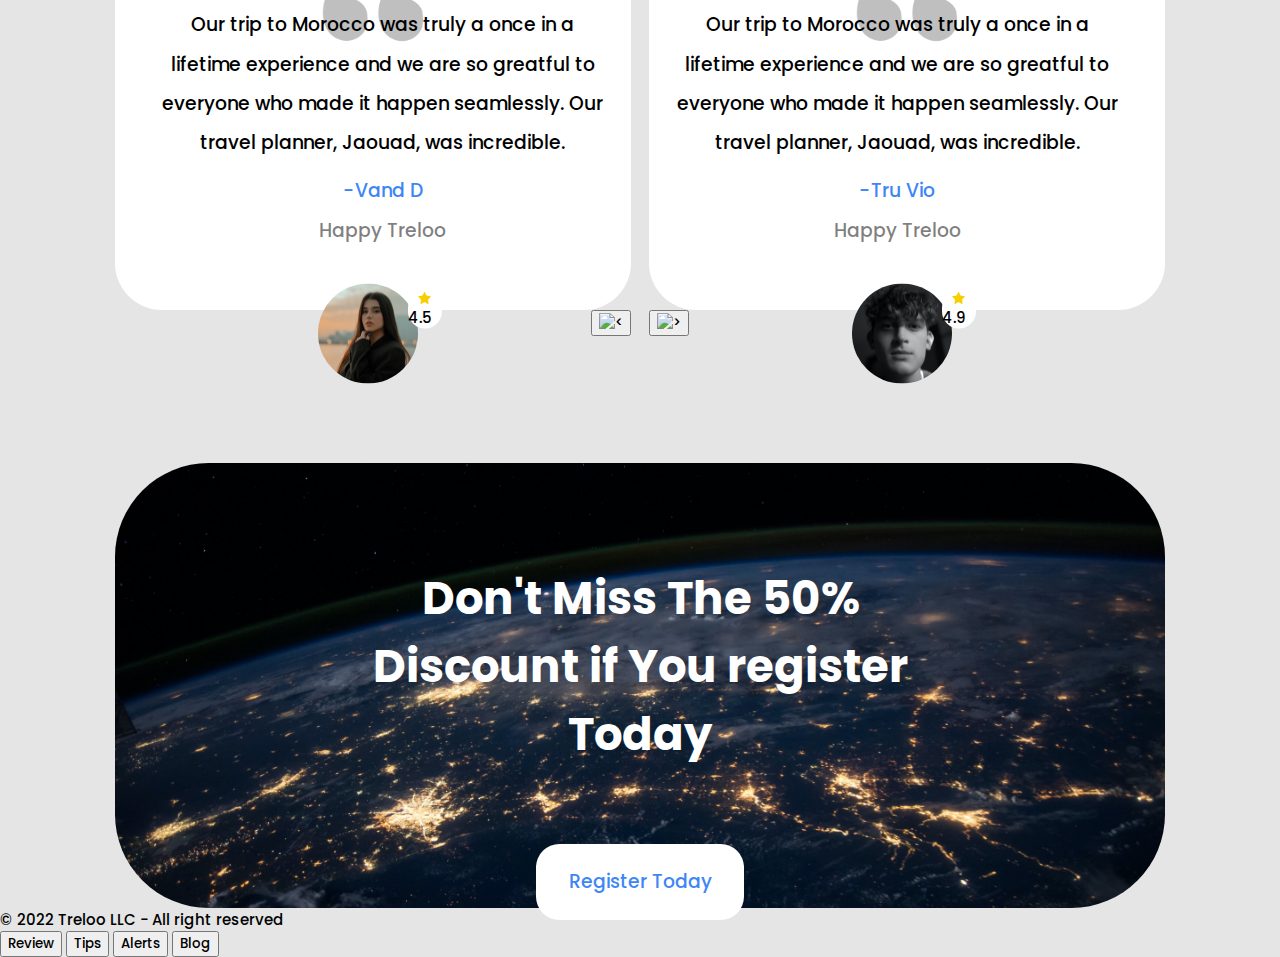
==== commit 920281d9: "last section" ====
--- a/index.html
+++ b/index.html
@@ -348,7 +348,7 @@
         </div>
       </section>
       <section class="register-section">
-        <img src="№№global.jpg" alt="Abstract image">
+        <img src="global.jpg" alt="Abstract image">
         <div>
           <h2>Don't Miss The 50% Discount if You register Today</h2>
           <button class="register-button">Register Today</button>
--- a/style.css
+++ b/style.css
@@ -762,27 +762,47 @@
 }
 
 .register-section{
-
+    display: flex;
+    justify-content: center;
+    justify-items: center;
+    align-items: center;
+    align-content: center;
+    position: relative;
+    width: 100%;
 }
 .register-section img{
     width: 82%;
+    aspect-ratio: 118 / 50;
     border-radius: 6.25em;
     overflow: hidden;
     object-fit: cover;
 }
 .register-section div{
+    position: absolute;
     left: 50%;
+    top: 22.8%;
     transform: translate(-50%);
-    position: absolute;
+    z-index: 2;
     display: flex;
     justify-content: center;
     flex-direction: column;
+    justify-items: center;
+    align-items: center;
 }
 .register-section h2{
+    text-align: center;
     color: white;
     font-size: 3em;
+    margin-block-start: 0;
+    margin-block-end: 0;
+}
+.register-section button{
+    border-radius: 1.25em;
+    background-color: white;
+    font-size: 1.25em;
+    margin-top: 4em;
+    color: #3E86F5;
+    padding: 1.25em 1.75em;
+    border: none;
+}
 
-}
-.register-section{
-    bo
-}
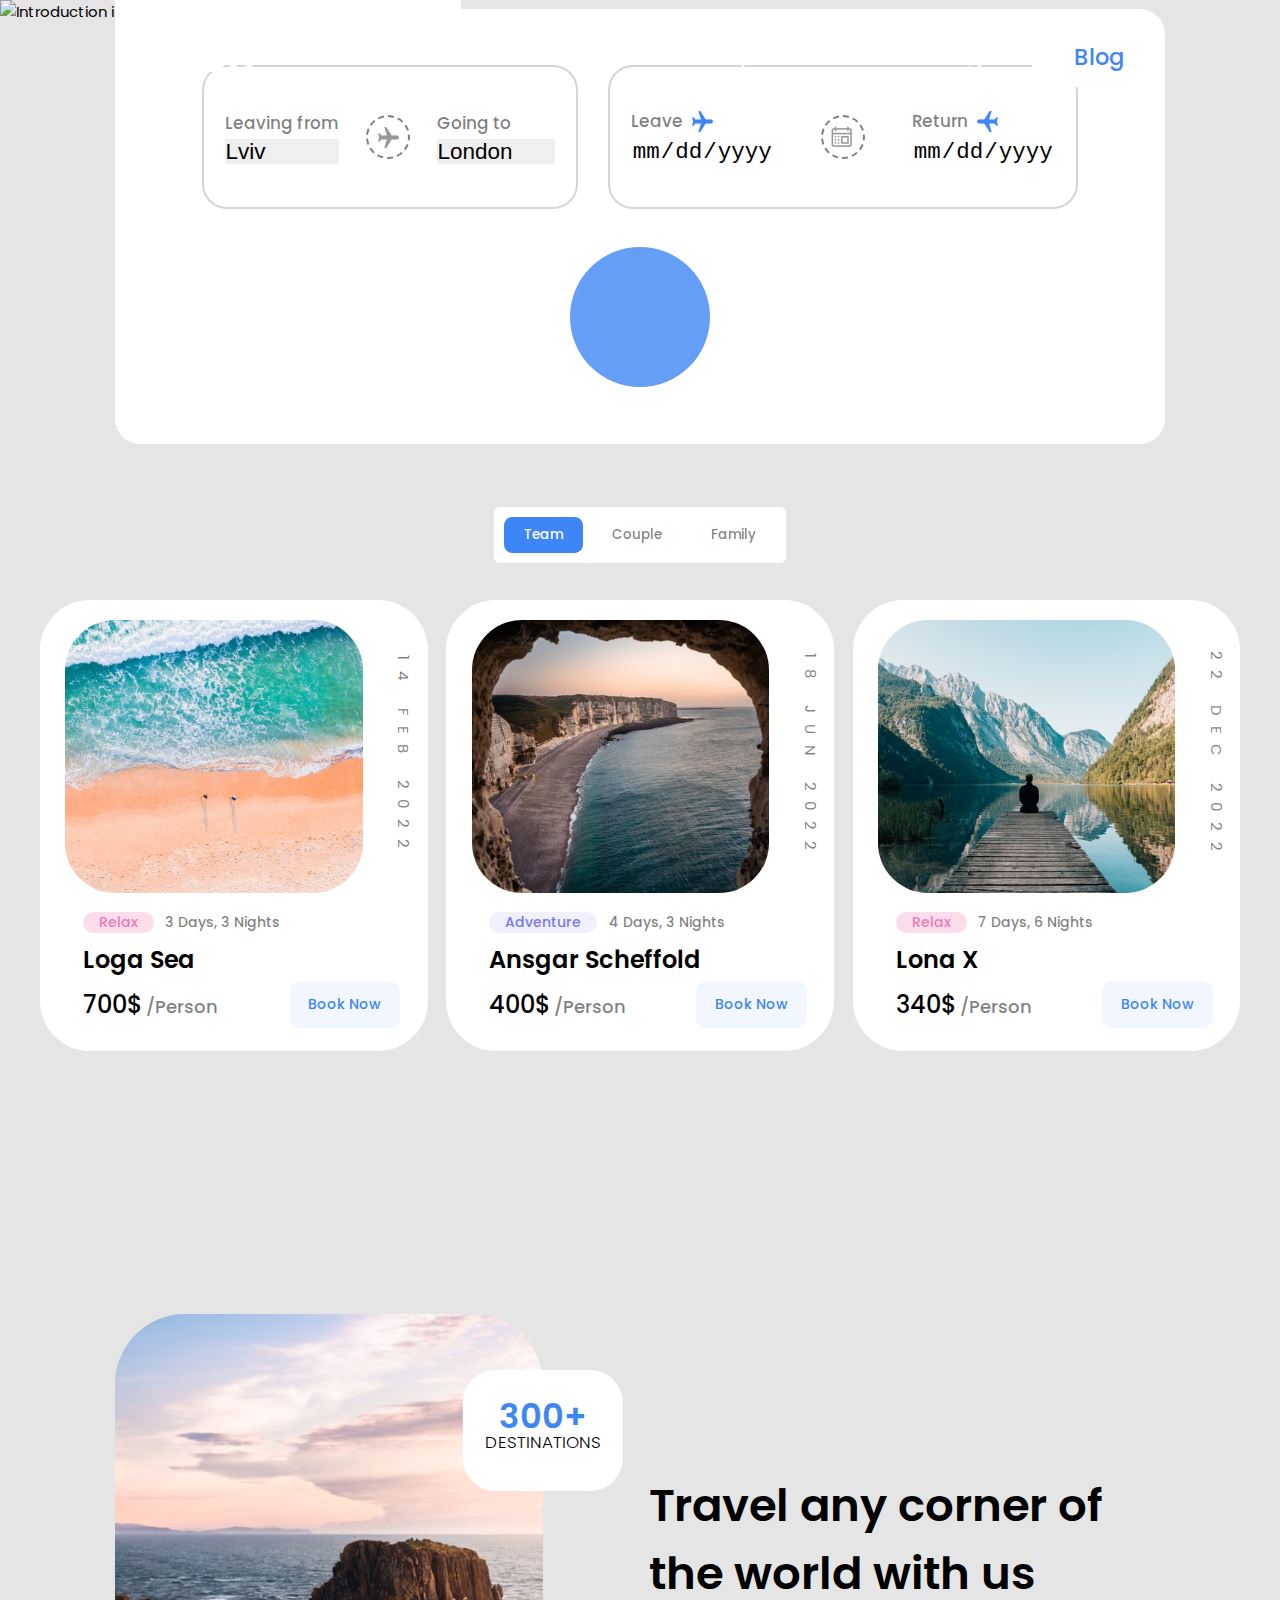
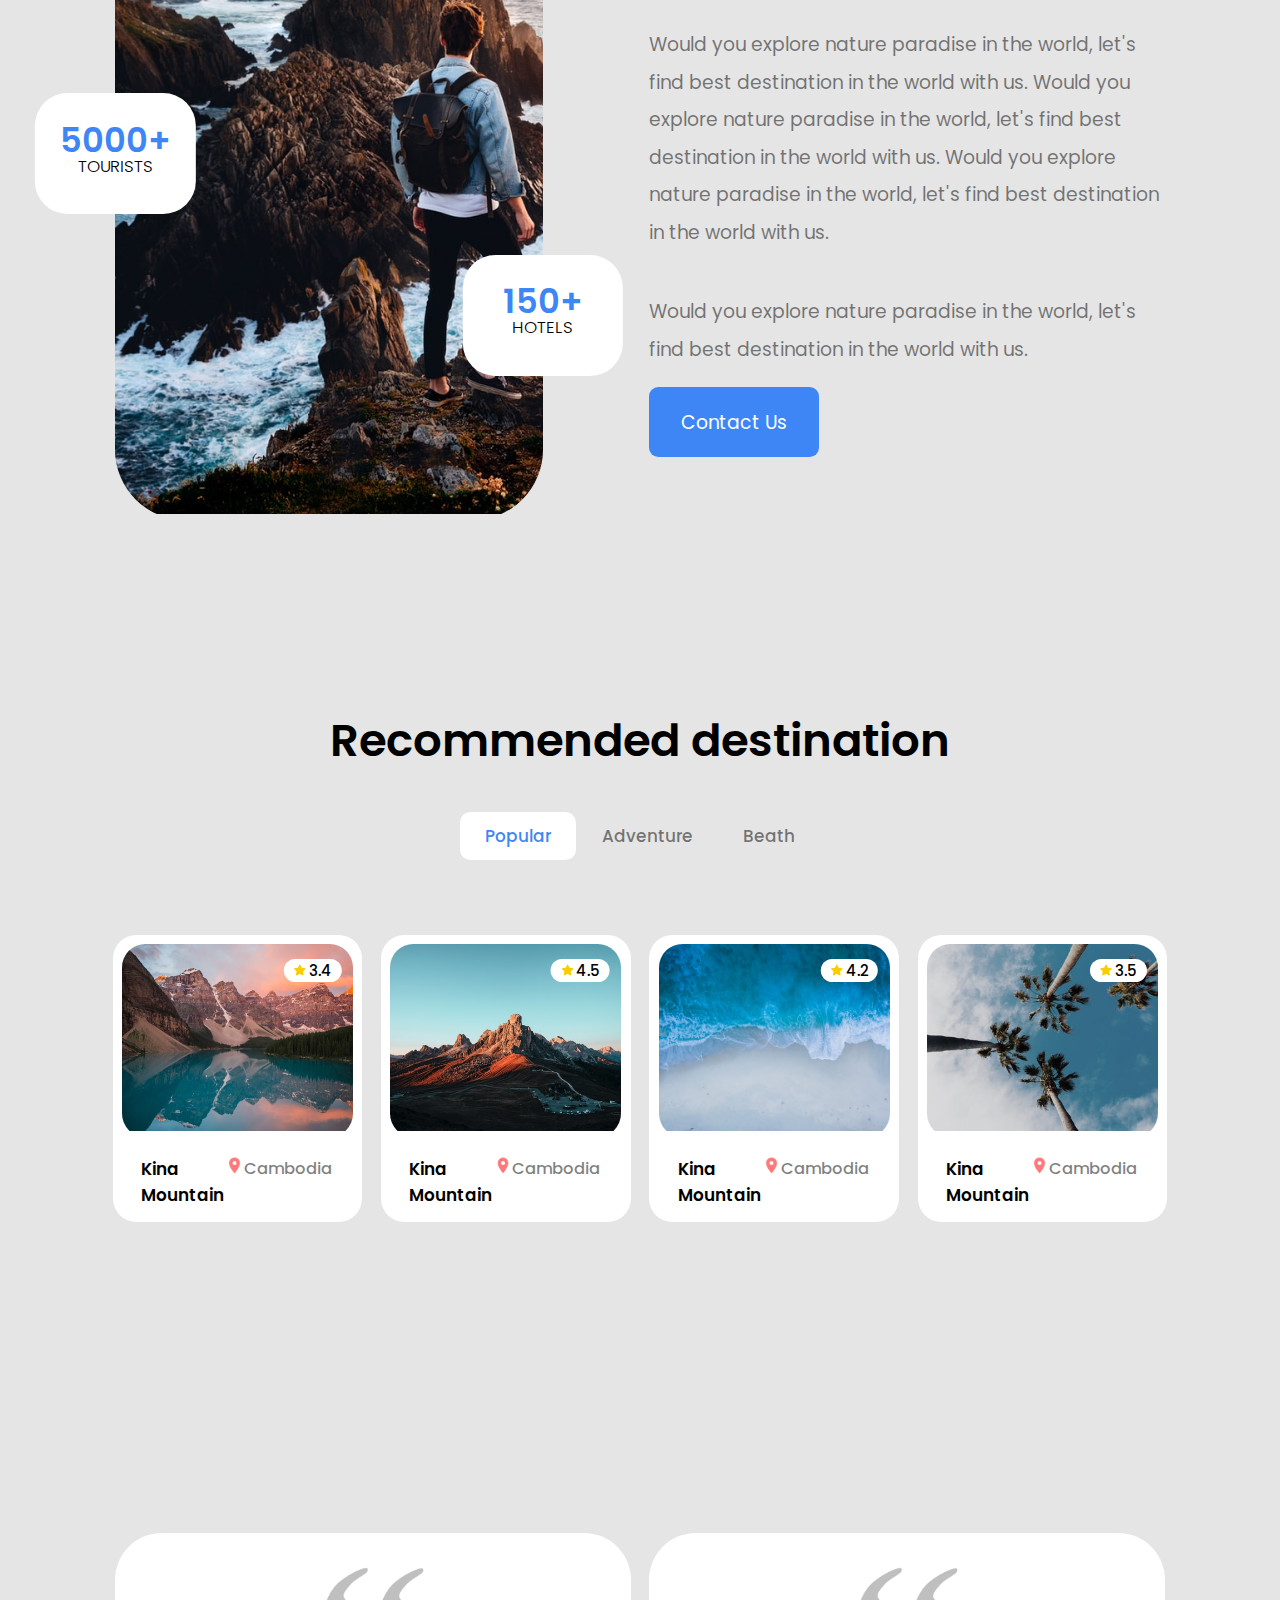
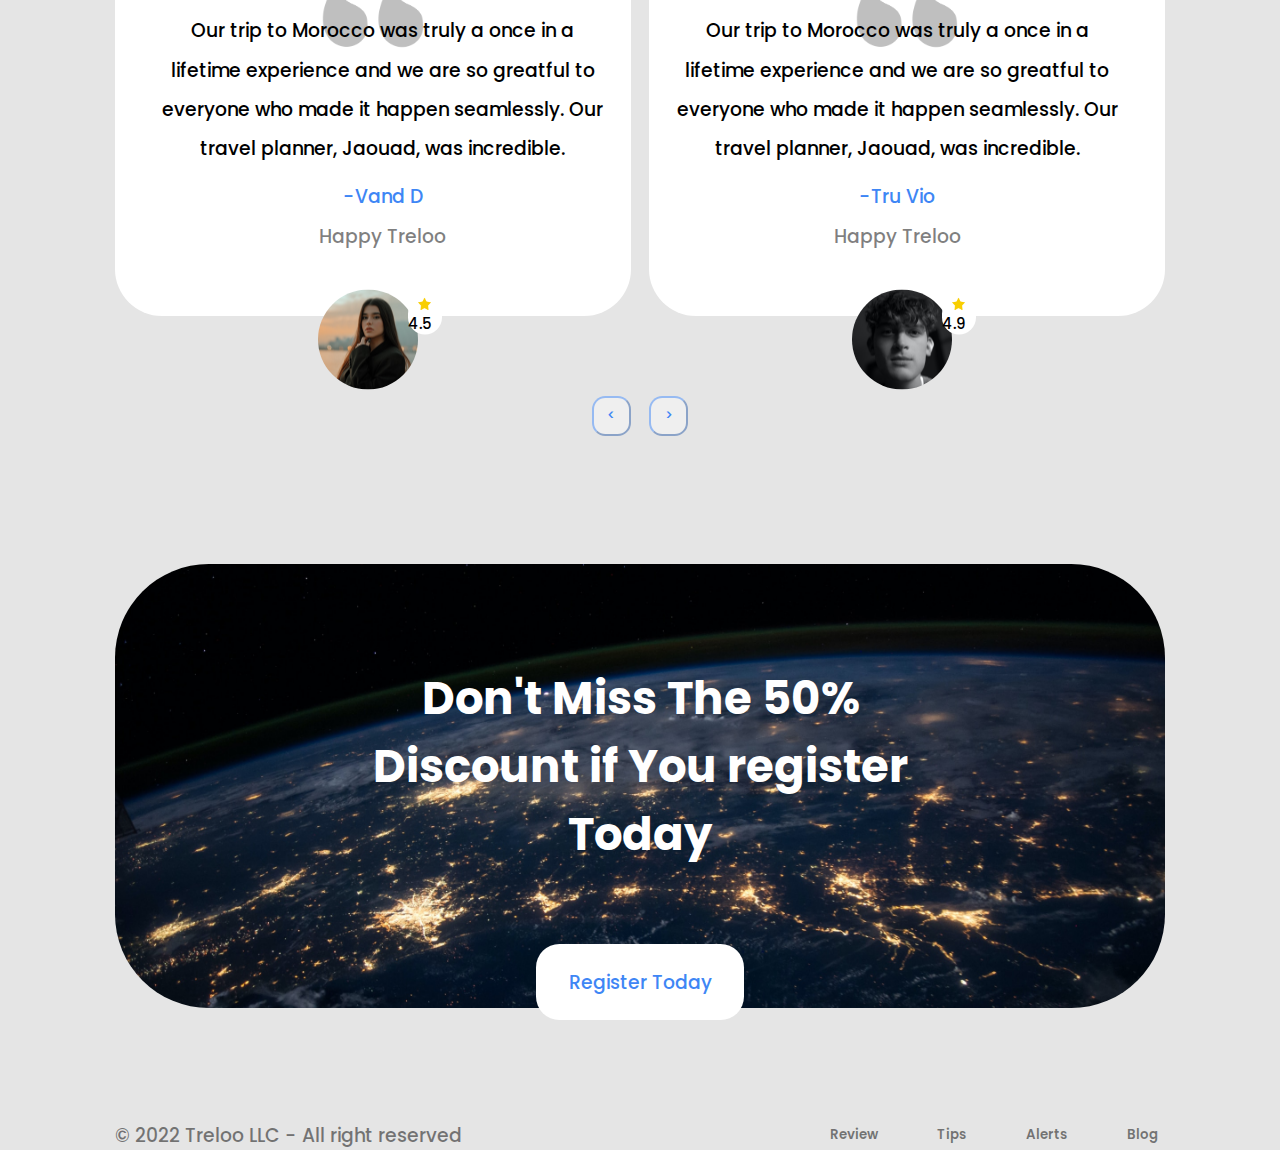
==== commit 79fcb85f: "just a few features" ====
--- a/index.html
+++ b/index.html
@@ -343,8 +343,8 @@
           </div>
         </div>
         <div class="reviews-buttons-tab">
-          <button class="review-button"><img src="left-arrow.jpg" alt="<"></button>
-          <button class="review-button"><img src="right-arrow.jpg" alt=">"></button>
+          <button class="review-button"><</button>
+          <button class="review-button">></button>
         </div>
       </section>
       <section class="register-section">
--- a/style.css
+++ b/style.css
@@ -759,6 +759,15 @@
     display: flex;
     justify-content: center;
     gap: 1.25em;
+    padding-top: 5.3125em;
+}
+.review-button{
+    border-radius: 1em;
+    border-color: rgba(62, 134, 245, 0.5);
+    color: #3E86F5;
+    border-width: 2px;
+    text-align: center;
+    padding: 0.625em 1em;
 }
 
 .register-section{
@@ -805,4 +814,26 @@
     padding: 1.25em 1.75em;
     border: none;
 }
-
+footer{
+    padding: 0 9%;
+    padding-top: 7.5em;
+    display: flex;
+    justify-content: space-between;
+}
+footer nav{
+    display: flex;
+    justify-content: center;
+    gap: 3.125em;
+}
+footer nav button{
+    background-color: inherit;
+    border: none;
+}
+footer span{
+    font-size: 1.25em;
+    color: rgba(0, 0, 0, 0.5);
+}
+footer button{
+    font-weight: 600;
+    color: rgba(0, 0, 0, 0.5);
+}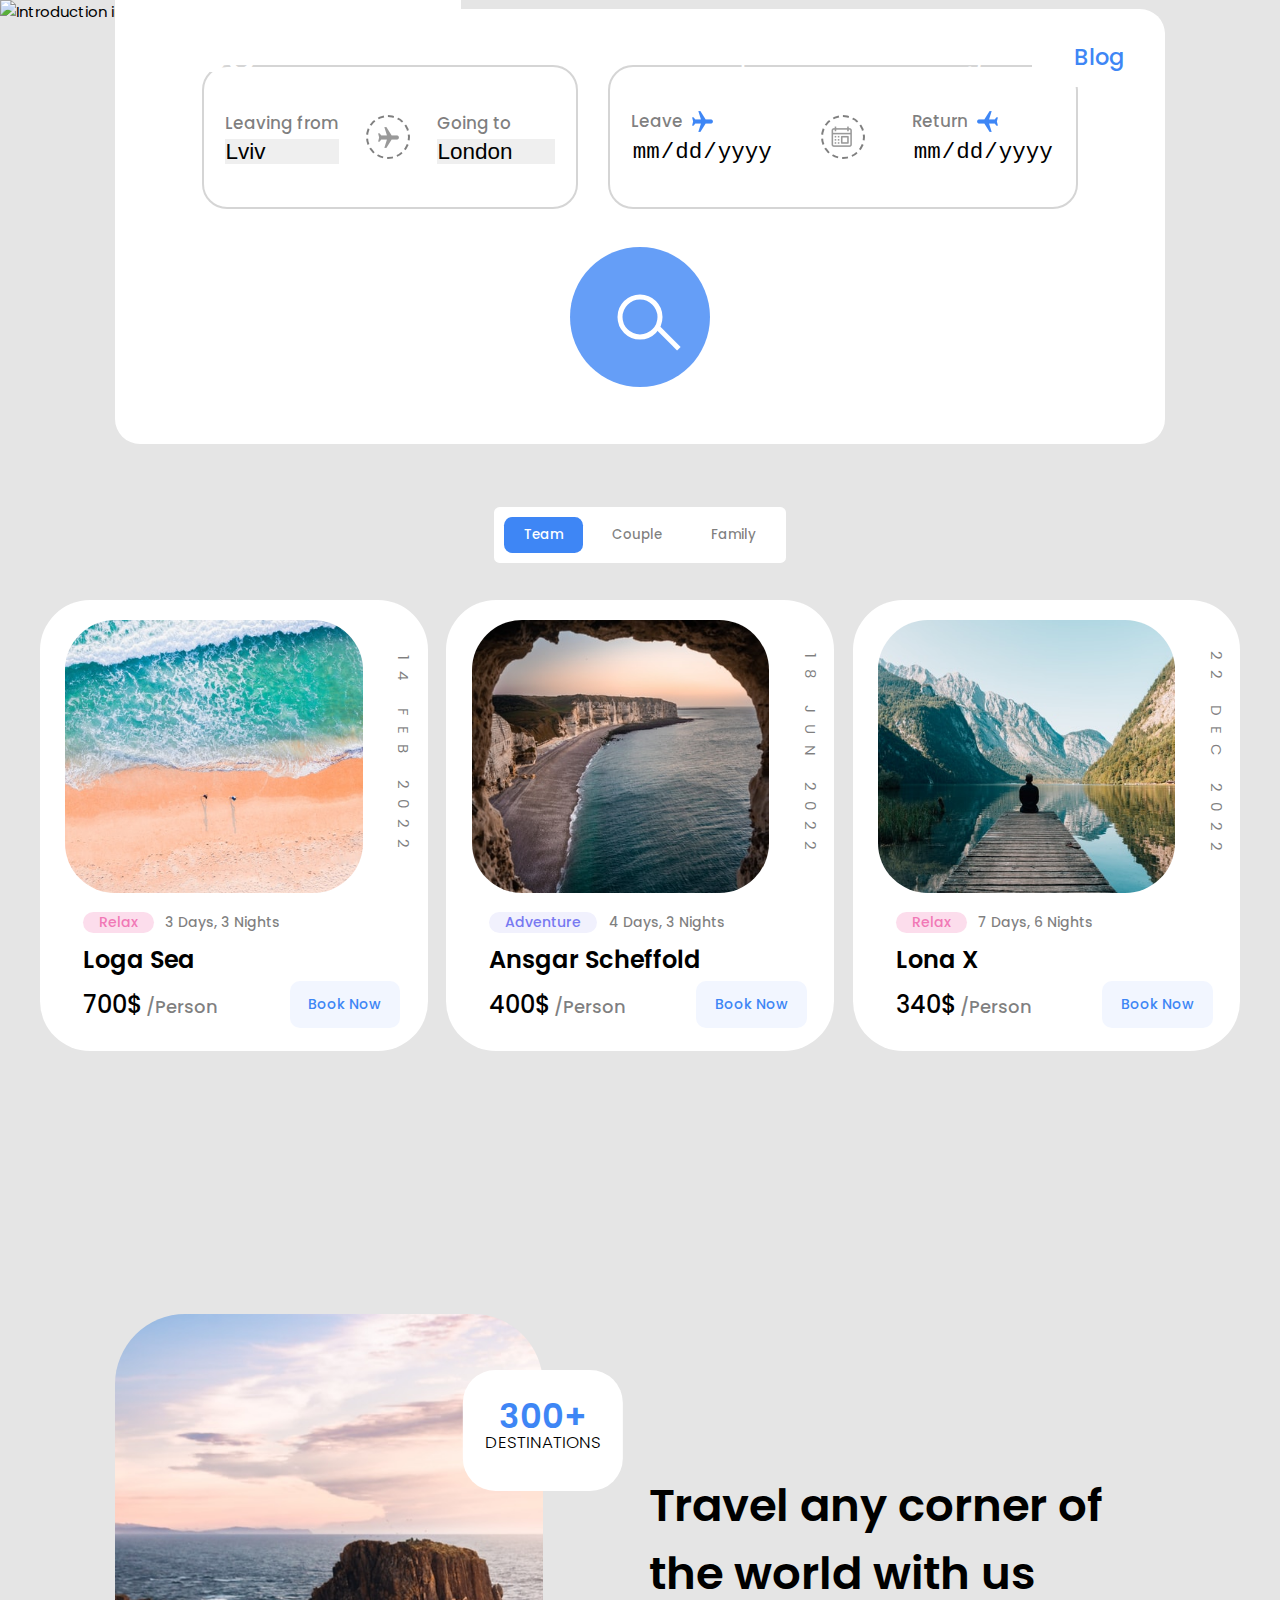
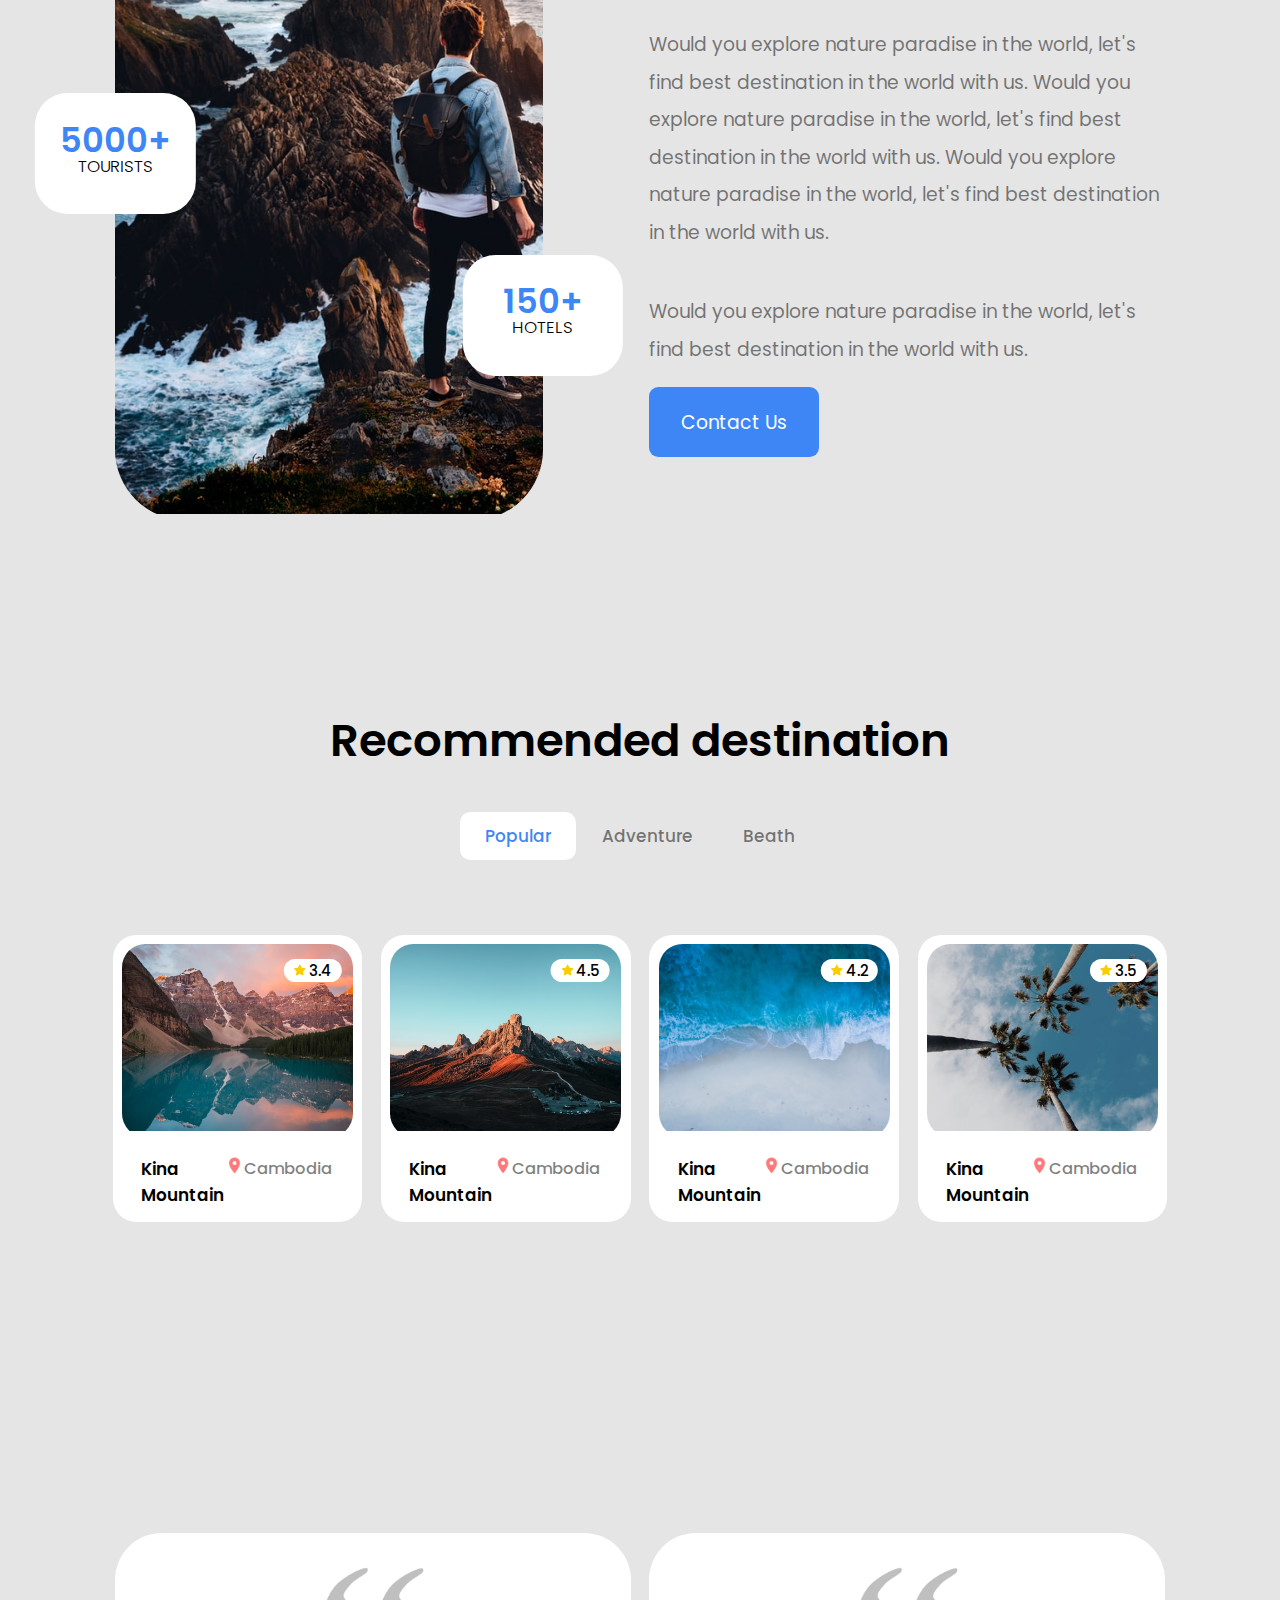
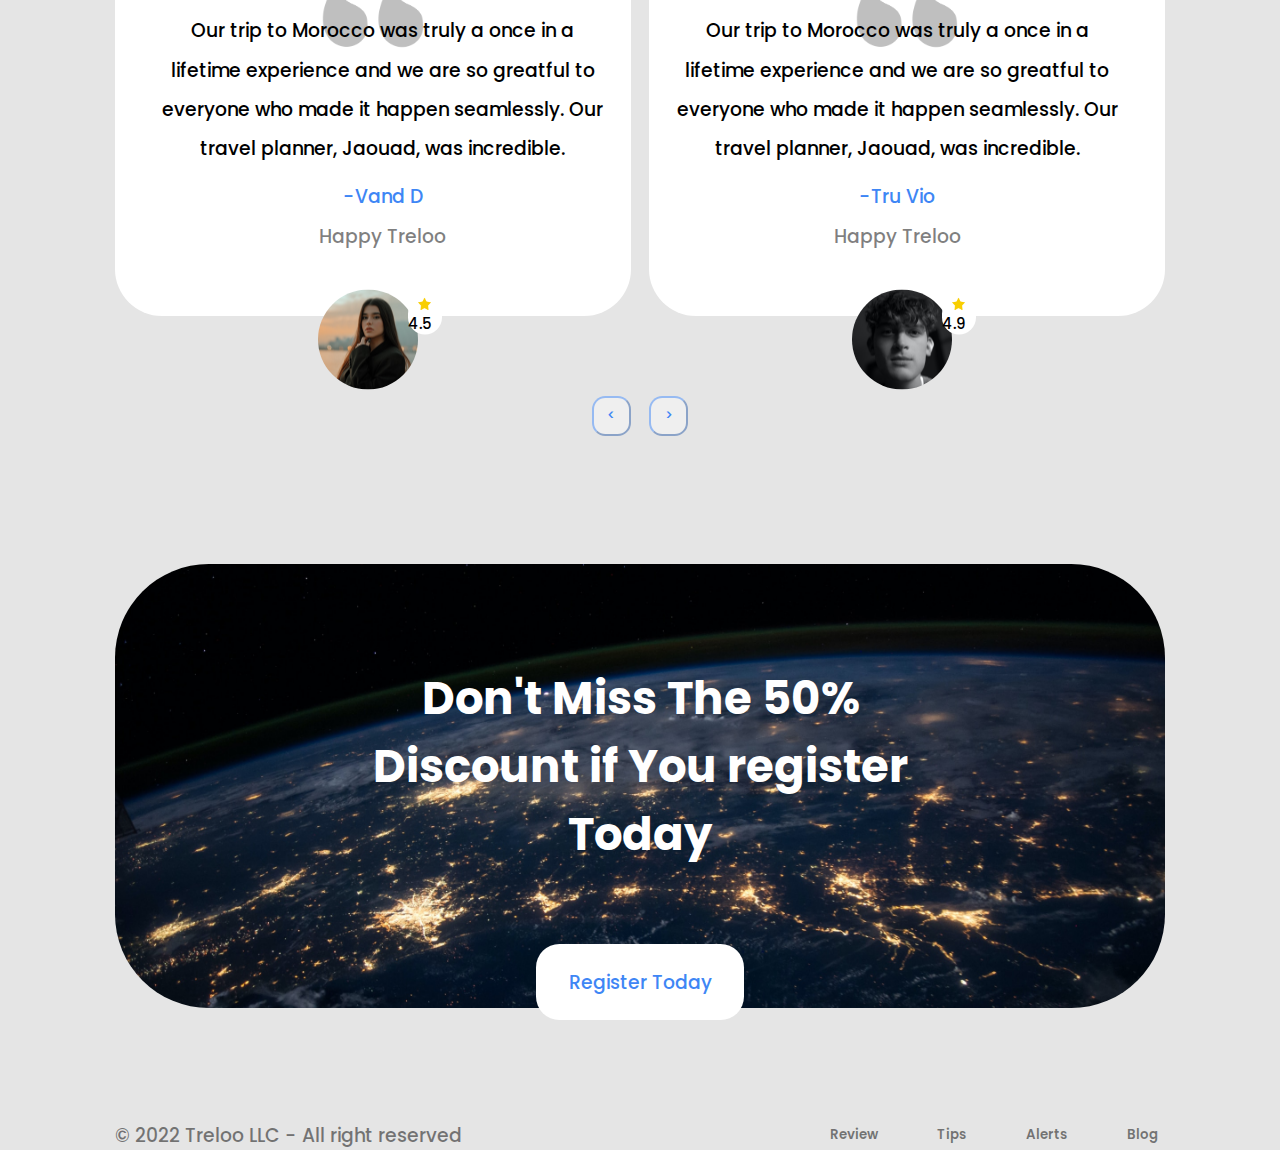
==== commit a5001b85: "added search symbol" ====
--- a/index.html
+++ b/index.html
@@ -84,6 +84,7 @@
                     <img src="lens.jpg" alt="lens">
                   </button> -->
                 </div>
+                <div class="line"></div>
               </div>
             </div>
           </div>
--- a/style.css
+++ b/style.css
@@ -252,11 +252,38 @@
     border: none;
 }
 .tickets-search-outer-div{
+    position: relative;
     width: 9.375em;
     aspect-ratio: 1 / 1;
     background-color: rgba(62, 134, 245, 0.8);
     border-radius: 100%;
+}
+.tickets-search-inner-div{
+    position: absolute;
+    box-sizing: border-box;
+    z-index: 10;
+    top: 50%;
+    left: 50%;
+    transform: translate(-50%, -50%);
+    border: solid;
+    border-radius: 100%;
+    width: 3em;
+    height: 3em;
+    border-width: 5px;
+    border-color: white;
+}
+.line{
+    position: absolute;
+    box-sizing: border-box;
+    top: 50%;
+    left: 50%;
+    border: none;
+    width: 2em;
+    height: 5px;
 
+    background-color: white;
+
+    transform: rotate(45deg) translate(75%, 75%);
 }
 .tickets-search-button{
     width: 100%;
